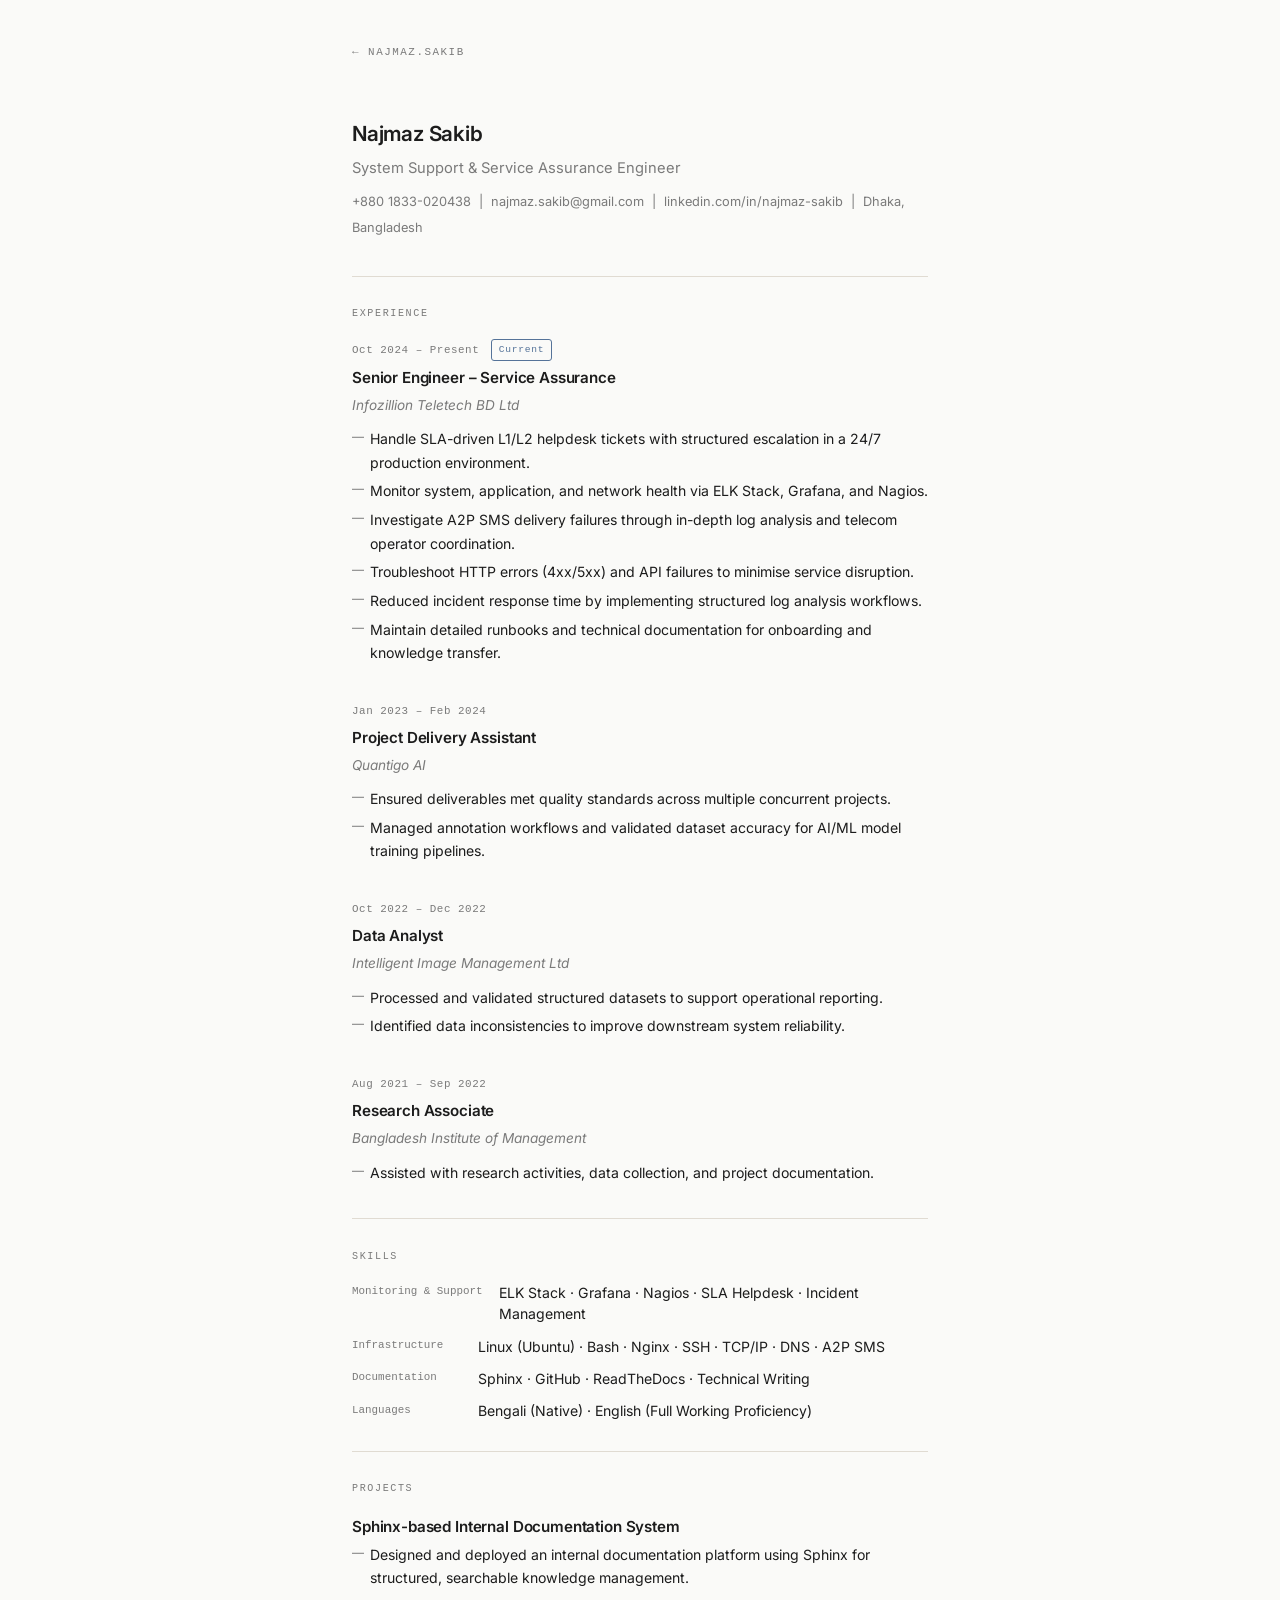
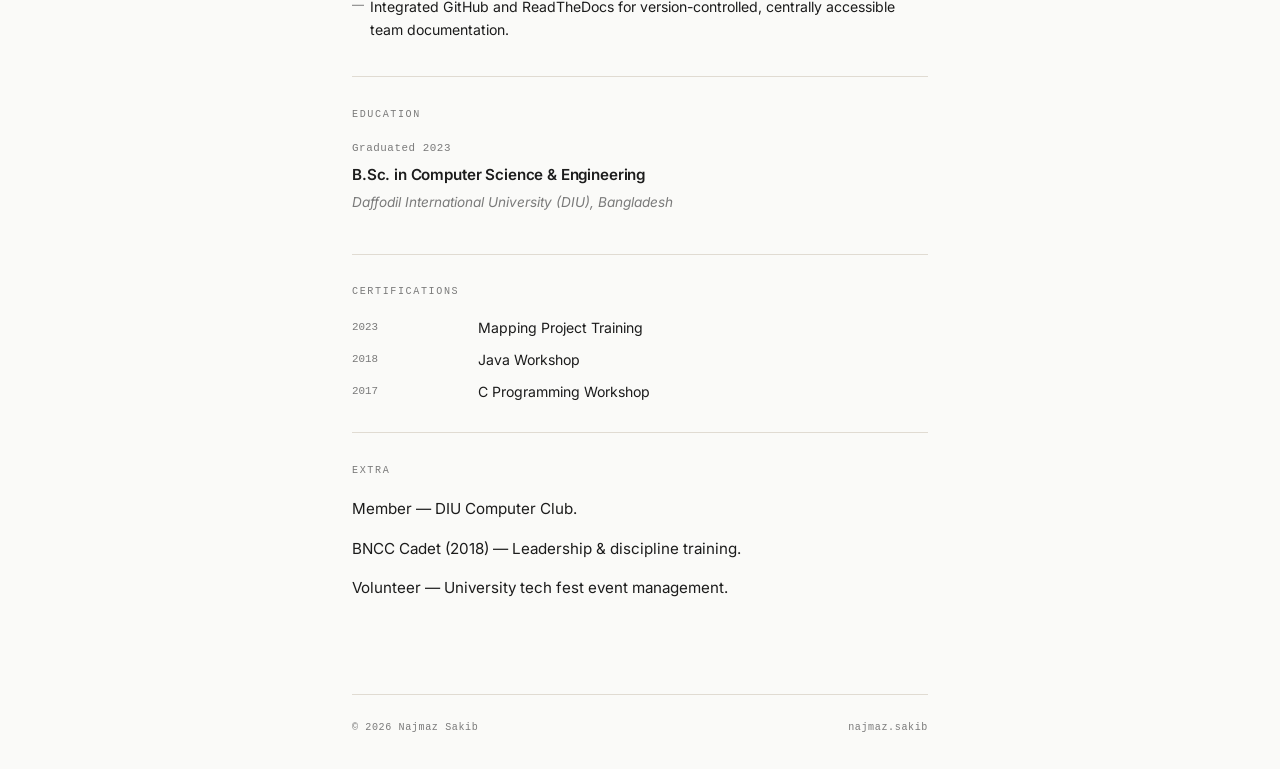
==== cv.html @ be3d834d "Add files via upload" ====
<!DOCTYPE html>
<html lang="en">
<head>
  <meta charset="UTF-8" />
  <meta name="viewport" content="width=device-width, initial-scale=1.0" />
  <title>CV &mdash; Najmaz Sakib</title>
  <link rel="preconnect" href="https://fonts.googleapis.com" />
  <link rel="preconnect" href="https://fonts.gstatic.com" crossorigin />
  <link rel="stylesheet" href="style.css" />
</head>
<body>

  <header class="site-header">
    <a href="index.html" class="site-id back-link">&larr; NAJMAZ.SAKIB</a>
  </header>

  <main class="main">

    <!-- CV HERO — same style as uraal CV page -->
    <section class="hero-block cv-hero">
      <h1 class="hero-name">Najmaz Sakib</h1>
      <p class="hero-role">System Support &amp; Service Assurance Engineer</p>
      <p class="hero-meta">
        <a href="tel:+8801833020438">+880 1833-020438</a>
        &nbsp;|&nbsp;
        <a href="mailto:najmaz.sakib@gmail.com">najmaz.sakib@gmail.com</a>
        &nbsp;|&nbsp;
        <a href="https://linkedin.com/in/najmaz-sakib/" target="_blank" rel="noopener">linkedin.com/in/najmaz-sakib</a>
        &nbsp;|&nbsp;
        Dhaka, Bangladesh
      </p>
    </section>

    <hr class="divider" />

    <!-- EXPERIENCE -->
    <section class="block">
      <span class="block-label">EXPERIENCE</span>
      <div class="cv-list">

        <div class="cv-item">
          <div class="cv-meta">
            <span class="cv-date">Oct 2024 &ndash; Present</span>
            <span class="cv-current">Current</span>
          </div>
          <h3 class="cv-role">Senior Engineer &ndash; Service Assurance</h3>
          <p class="cv-company">Infozillion Teletech BD Ltd</p>
          <ul class="cv-points">
            <li>Handle SLA-driven L1/L2 helpdesk tickets with structured escalation in a 24/7 production environment.</li>
            <li>Monitor system, application, and network health via ELK Stack, Grafana, and Nagios.</li>
            <li>Investigate A2P SMS delivery failures through in-depth log analysis and telecom operator coordination.</li>
            <li>Troubleshoot HTTP errors (4xx/5xx) and API failures to minimise service disruption.</li>
            <li>Reduced incident response time by implementing structured log analysis workflows.</li>
            <li>Maintain detailed runbooks and technical documentation for onboarding and knowledge transfer.</li>
          </ul>
        </div>

        <div class="cv-item">
          <div class="cv-meta">
            <span class="cv-date">Jan 2023 &ndash; Feb 2024</span>
          </div>
          <h3 class="cv-role">Project Delivery Assistant</h3>
          <p class="cv-company">Quantigo AI</p>
          <ul class="cv-points">
            <li>Ensured deliverables met quality standards across multiple concurrent projects.</li>
            <li>Managed annotation workflows and validated dataset accuracy for AI/ML model training pipelines.</li>
          </ul>
        </div>

        <div class="cv-item">
          <div class="cv-meta">
            <span class="cv-date">Oct 2022 &ndash; Dec 2022</span>
          </div>
          <h3 class="cv-role">Data Analyst</h3>
          <p class="cv-company">Intelligent Image Management Ltd</p>
          <ul class="cv-points">
            <li>Processed and validated structured datasets to support operational reporting.</li>
            <li>Identified data inconsistencies to improve downstream system reliability.</li>
          </ul>
        </div>

        <div class="cv-item">
          <div class="cv-meta">
            <span class="cv-date">Aug 2021 &ndash; Sep 2022</span>
          </div>
          <h3 class="cv-role">Research Associate</h3>
          <p class="cv-company">Bangladesh Institute of Management</p>
          <ul class="cv-points">
            <li>Assisted with research activities, data collection, and project documentation.</li>
          </ul>
        </div>

      </div>
    </section>

    <hr class="divider" />

    <!-- SKILLS -->
    <section class="block">
      <span class="block-label">SKILLS</span>
      <div class="cv-skills">
        <div class="skill-row">
          <span class="skill-cat">Monitoring &amp; Support</span>
          <span class="skill-vals">ELK Stack &middot; Grafana &middot; Nagios &middot; SLA Helpdesk &middot; Incident Management</span>
        </div>
        <div class="skill-row">
          <span class="skill-cat">Infrastructure</span>
          <span class="skill-vals">Linux (Ubuntu) &middot; Bash &middot; Nginx &middot; SSH &middot; TCP/IP &middot; DNS &middot; A2P SMS</span>
        </div>
        <div class="skill-row">
          <span class="skill-cat">Documentation</span>
          <span class="skill-vals">Sphinx &middot; GitHub &middot; ReadTheDocs &middot; Technical Writing</span>
        </div>
        <div class="skill-row">
          <span class="skill-cat">Languages</span>
          <span class="skill-vals">Bengali (Native) &middot; English (Full Working Proficiency)</span>
        </div>
      </div>
    </section>

    <hr class="divider" />

    <!-- PROJECTS -->
    <section class="block">
      <span class="block-label">PROJECTS</span>
      <div class="cv-list">
        <div class="cv-item">
          <h3 class="cv-role">Sphinx-based Internal Documentation System</h3>
          <ul class="cv-points">
            <li>Designed and deployed an internal documentation platform using Sphinx for structured, searchable knowledge management.</li>
            <li>Integrated GitHub and ReadTheDocs for version-controlled, centrally accessible team documentation.</li>
          </ul>
        </div>
      </div>
    </section>

    <hr class="divider" />

    <!-- EDUCATION -->
    <section class="block">
      <span class="block-label">EDUCATION</span>
      <div class="cv-list">
        <div class="cv-item">
          <div class="cv-meta">
            <span class="cv-date">Graduated 2023</span>
          </div>
          <h3 class="cv-role">B.Sc. in Computer Science &amp; Engineering</h3>
          <p class="cv-company">Daffodil International University (DIU), Bangladesh</p>
        </div>
      </div>
    </section>

    <hr class="divider" />

    <!-- CERTIFICATIONS -->
    <section class="block">
      <span class="block-label">CERTIFICATIONS</span>
      <div class="cv-skills">
        <div class="skill-row">
          <span class="skill-cat">2023</span>
          <span class="skill-vals">Mapping Project Training</span>
        </div>
        <div class="skill-row">
          <span class="skill-cat">2018</span>
          <span class="skill-vals">Java Workshop</span>
        </div>
        <div class="skill-row">
          <span class="skill-cat">2017</span>
          <span class="skill-vals">C Programming Workshop</span>
        </div>
      </div>
    </section>

    <hr class="divider" />

    <!-- EXTRA -->
    <section class="block">
      <span class="block-label">EXTRA</span>
      <div class="block-body">
        <p>Member &mdash; DIU Computer Club.</p>
        <p>BNCC Cadet (2018) &mdash; Leadership &amp; discipline training.</p>
        <p>Volunteer &mdash; University tech fest event management.</p>
      </div>
    </section>

  </main>

  <footer class="site-footer">
    <span>&copy; 2026 Najmaz Sakib</span>
    <span><a href="index.html">najmaz.sakib</a></span>
  </footer>

</body>
</html>
---- style.css ----
/* ===========================
   GOOGLE FONTS
   =========================== */
@import url('https://fonts.googleapis.com/css2?family=Inter:wght@400;500;600&display=swap');

/* ===========================
   VARIABLES — LIGHT MODE
   =========================== */
:root {
  --bg:          #fafaf8;
  --surface:     #f4f1ec;
  --text:        #1c1c1c;
  --text-muted:  #7a7a7a;
  --border:      #e0dbd2;
  --accent:      #2c5282;
  --accent-hover:#1a3a63;
  --hover-bg:    #eeebe4;
  --font:        'Inter', system-ui, sans-serif;
  --font-mono:   'Courier New', Courier, monospace;
  --max:         640px;
  --pad:         2rem;
  --radius:      6px;
}

/* ===========================
   DARK MODE
   =========================== */
@media (prefers-color-scheme: dark) {
  :root {
    --bg:          #141414;
    --surface:     #1e1e1e;
    --text:        #e8e6e1;
    --text-muted:  #888888;
    --border:      #2e2e2e;
    --accent:      #7aa2d4;
    --accent-hover:#9dbce8;
    --hover-bg:    #1e1e1e;
  }
}

/* ===========================
   RESET
   =========================== */
*, *::before, *::after {
  margin: 0;
  padding: 0;
  box-sizing: border-box;
}

html {
  font-size: 16px;
  scroll-behavior: smooth;
  -webkit-font-smoothing: antialiased;
  -moz-osx-font-smoothing: grayscale;
}

body {
  background: var(--bg);
  color: var(--text);
  font-family: var(--font);
  line-height: 1.75;
  padding: 0 var(--pad);
  max-width: var(--max);
  margin: 0 auto;
  transition: background 0.2s ease, color 0.2s ease;
}

/* ===========================
   LINKS
   =========================== */
a {
  color: var(--accent);
  text-decoration: none;
}

a:hover {
  color: var(--accent-hover);
  text-decoration: underline;
  text-underline-offset: 3px;
}

/* ===========================
   HEADER
   =========================== */
.site-header {
  padding: 2.2rem 0 1.8rem;
}

.site-id {
  font-family: var(--font-mono);
  font-size: 0.68rem;
  letter-spacing: 0.14em;
  color: var(--text-muted);
  text-decoration: none;
}

.back-link {
  text-decoration: none;
  color: var(--text-muted);
  transition: color 0.15s;
}

.back-link:hover {
  color: var(--text);
  text-decoration: none;
}

/* ===========================
   MAIN
   =========================== */
.main {
  padding-bottom: 4rem;
}

/* ===========================
   HERO BLOCK
   =========================== */
.hero-block {
  padding: 2rem 0 2.2rem;
}

.hero-photo-wrap {
  display: flex;
  justify-content: center;
  margin-bottom: 1.25rem;
}

.hero-photo {
  width: 100px;
  height: 100px;
  border-radius: 50%;
  object-fit: cover;
  object-position: center 8%;
  display: block;
  filter: grayscale(10%);
  border: 2px solid var(--border);
}

.hero-name {
  font-family: var(--font);
  font-size: 1.3rem;
  font-weight: 600;
  color: var(--text);
  margin-bottom: 0.2rem;
  letter-spacing: -0.01em;
}

.hero-role {
  font-size: 0.92rem;
  color: var(--text-muted);
  font-weight: 400;
  margin-bottom: 0.5rem;
}

.hero-meta {
  font-size: 0.8rem;
  color: var(--text-muted);
  line-height: 2;
}

.hero-meta a {
  color: var(--text-muted);
  text-decoration: none;
}

.hero-meta a:hover {
  color: var(--text);
  text-decoration: underline;
  text-underline-offset: 3px;
}

/* CV page hero — no photo */
.cv-hero {
  padding-top: 1.5rem;
}

/* ===========================
   DIVIDER
   =========================== */
.divider {
  border: none;
  border-top: 1px solid var(--border);
  margin: 0;
}

/* ===========================
   BLOCKS
   =========================== */
.block {
  padding: 1.8rem 0;
}

.block-label {
  font-family: var(--font-mono);
  font-size: 0.63rem;
  letter-spacing: 0.16em;
  color: var(--text-muted);
  display: block;
  margin-bottom: 1rem;
  text-transform: uppercase;
}

.block-body p {
  font-size: 0.95rem;
  color: var(--text);
  margin-bottom: 0.75rem;
  line-height: 1.8;
}

.block-body p:last-child {
  margin-bottom: 0;
}

.block-body strong {
  font-weight: 600;
  color: var(--text);
}

/* ===========================
   FIND LIST
   =========================== */
.find-list {
  display: flex;
  flex-direction: column;
  border: 1px solid var(--border);
  border-radius: var(--radius);
  overflow: hidden;
}

.find-item {
  display: flex;
  align-items: center;
  gap: 1rem;
  padding: 0.85rem 1rem;
  text-decoration: none;
  color: var(--text);
  border-bottom: 1px solid var(--border);
  transition: background 0.15s ease;
}

.find-item:last-child {
  border-bottom: none;
}

.find-item:hover {
  background: var(--hover-bg);
  text-decoration: none;
}

.find-title {
  font-family: var(--font);
  font-size: 0.9rem;
  font-weight: 600;
  min-width: 76px;
  color: var(--text);
}

.find-desc {
  font-family: var(--font);
  font-size: 0.85rem;
  color: var(--text-muted);
  flex: 1;
}

.find-arrow {
  font-size: 0.85rem;
  color: var(--text-muted);
  flex-shrink: 0;
  transition: transform 0.15s ease;
}

.find-item:hover .find-arrow {
  transform: translate(2px, -2px);
}

/* ===========================
   CV — EXPERIENCE
   =========================== */
.cv-list {
  display: flex;
  flex-direction: column;
  gap: 2rem;
}

.cv-item {
  padding-bottom: 0;
}

.cv-meta {
  display: flex;
  align-items: center;
  gap: 0.75rem;
  margin-bottom: 0.25rem;
}

.cv-date {
  font-family: var(--font-mono);
  font-size: 0.68rem;
  color: var(--text-muted);
  letter-spacing: 0.05em;
}

.cv-current {
  font-family: var(--font-mono);
  font-size: 0.6rem;
  color: var(--accent);
  border: 1px solid var(--accent);
  padding: 0.1rem 0.4rem;
  border-radius: 3px;
  letter-spacing: 0.08em;
  opacity: 0.8;
}

.cv-role {
  font-size: 0.95rem;
  font-weight: 600;
  color: var(--text);
  margin-bottom: 0.15rem;
  letter-spacing: -0.01em;
}

.cv-company {
  font-size: 0.85rem;
  color: var(--text-muted);
  margin-bottom: 0.6rem;
  font-style: italic;
}

.cv-points {
  list-style: none;
  padding: 0;
}

.cv-points li {
  font-size: 0.88rem;
  color: var(--text);
  padding-left: 1.1rem;
  position: relative;
  margin-bottom: 0.35rem;
  line-height: 1.65;
}

.cv-points li::before {
  content: '—';
  position: absolute;
  left: 0;
  color: var(--text-muted);
  font-size: 0.75rem;
}

/* ===========================
   CV — SKILLS
   =========================== */
.cv-skills {
  display: flex;
  flex-direction: column;
  gap: 0.65rem;
}

.skill-row {
  display: flex;
  gap: 1rem;
  font-size: 0.88rem;
  line-height: 1.55;
}

.skill-cat {
  font-family: var(--font-mono);
  font-size: 0.68rem;
  color: var(--text-muted);
  min-width: 110px;
  padding-top: 0.1rem;
  flex-shrink: 0;
}

.skill-vals {
  color: var(--text);
}

/* ===========================
   FOOTER
   =========================== */
.site-footer {
  padding: 1.5rem 0 2rem;
  border-top: 1px solid var(--border);
  display: flex;
  justify-content: space-between;
  align-items: center;
}

.site-footer span,
.site-footer a {
  font-family: var(--font-mono);
  font-size: 0.63rem;
  color: var(--text-muted);
  letter-spacing: 0.06em;
  text-decoration: none;
}

.site-footer a:hover {
  color: var(--text);
  text-decoration: none;
}

/* ===========================
   MOBILE
   =========================== */
@media (max-width: 520px) {
  :root {
    --pad: 1.25rem;
  }

  .hero-photo {
    width: 84px;
    height: 84px;
  }

  .skill-row {
    flex-direction: column;
    gap: 0.15rem;
  }

  .skill-cat {
    min-width: unset;
  }

  .site-footer {
    flex-direction: column;
    align-items: flex-start;
    gap: 0.4rem;
  }
}
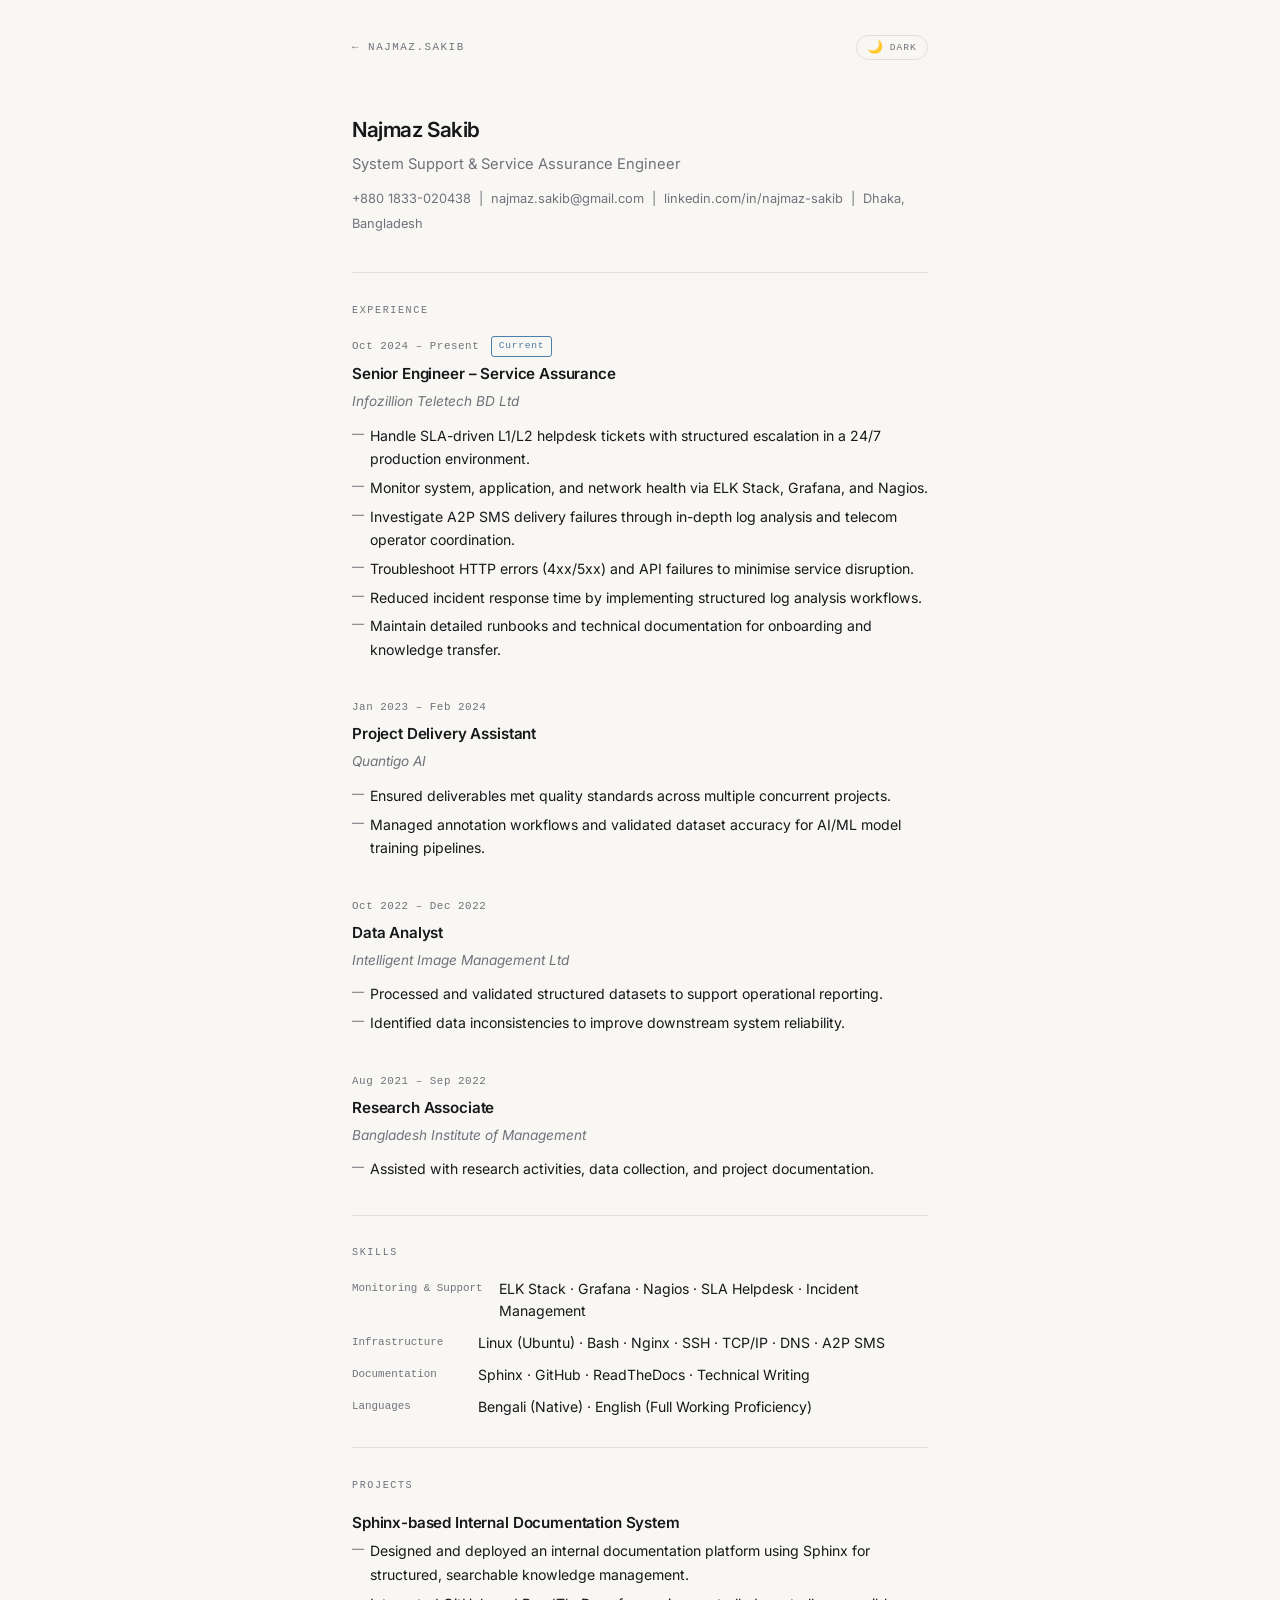
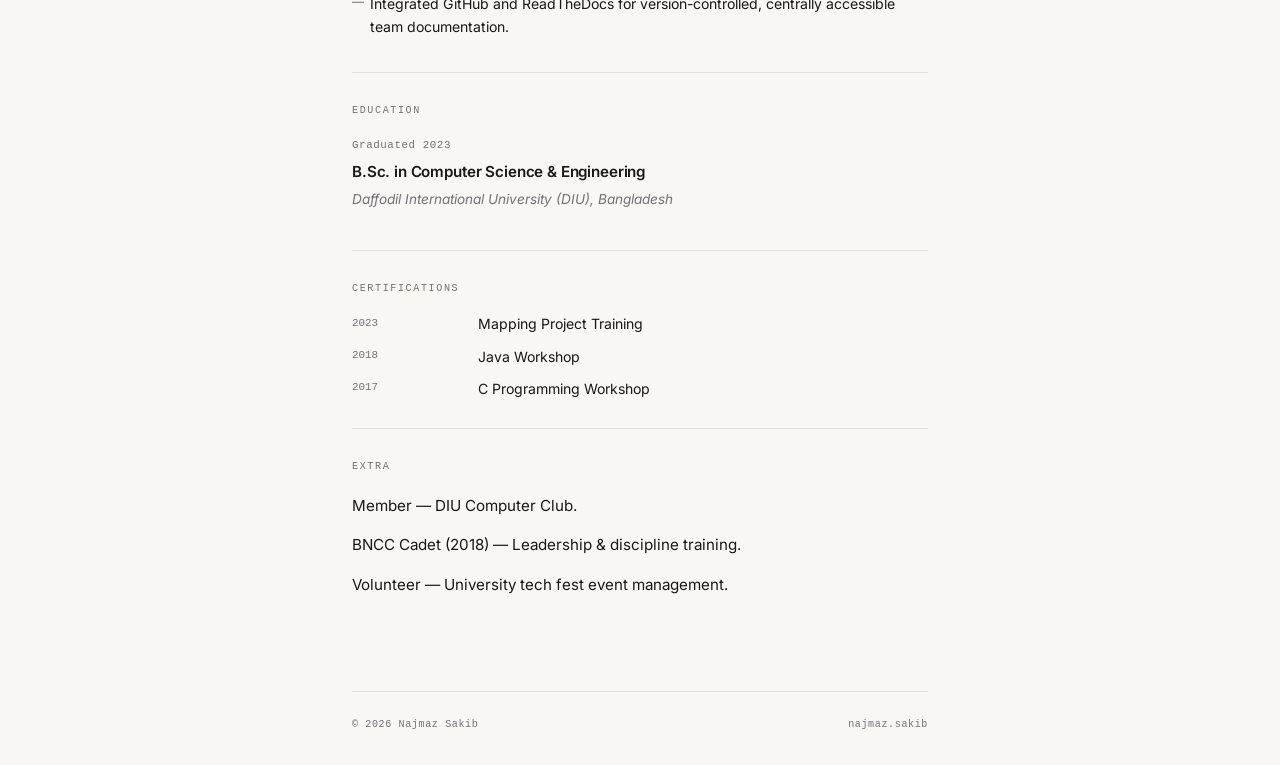
==== commit 86c2ffeb: "Add files via upload" ====
--- a/cv.html
+++ b/cv.html
@@ -1,5 +1,9 @@
 <!DOCTYPE html>
 <html lang="en">
+<script>
+  if (localStorage.getItem('theme') === 'dark')
+    document.documentElement.setAttribute('data-theme', 'dark');
+</script>
 <head>
   <meta charset="UTF-8" />
   <meta name="viewport" content="width=device-width, initial-scale=1.0" />
@@ -12,6 +16,11 @@
 
   <header class="site-header">
     <a href="index.html" class="site-id back-link">&larr; NAJMAZ.SAKIB</a>
+    <button class="theme-toggle" id="themeToggle" aria-label="Toggle dark mode">
+      <span class="icon icon-moon">🌙</span>
+      <span class="icon icon-sun">☀️</span>
+      <span class="label" id="themeLabel">Dark</span>
+    </button>
   </header>
 
   <main class="main">
@@ -190,5 +199,29 @@
     <span><a href="index.html">najmaz.sakib</a></span>
   </footer>
 
+  <script>
+    const root    = document.documentElement;
+    const toggle  = document.getElementById('themeToggle');
+    const label   = document.getElementById('themeLabel');
+
+    const saved = localStorage.getItem('theme');
+    if (saved === 'dark') {
+      root.setAttribute('data-theme', 'dark');
+      label.textContent = 'Light';
+    }
+
+    toggle.addEventListener('click', () => {
+      const isDark = root.getAttribute('data-theme') === 'dark';
+      if (isDark) {
+        root.removeAttribute('data-theme');
+        localStorage.setItem('theme', 'light');
+        label.textContent = 'Dark';
+      } else {
+        root.setAttribute('data-theme', 'dark');
+        localStorage.setItem('theme', 'dark');
+        label.textContent = 'Light';
+      }
+    });
+  </script>
 </body>
 </html>
--- a/style.css
+++ b/style.css
@@ -4,38 +4,37 @@
 @import url('https://fonts.googleapis.com/css2?family=Inter:wght@400;500;600&display=swap');
 
 /* ===========================
-   VARIABLES — LIGHT MODE
+   LIGHT MODE (default)
+   Professional warm-neutral palette
    =========================== */
 :root {
-  --bg:          #fafaf8;
-  --surface:     #f4f1ec;
-  --text:        #1c1c1c;
-  --text-muted:  #7a7a7a;
-  --border:      #e0dbd2;
-  --accent:      #2c5282;
-  --accent-hover:#1a3a63;
-  --hover-bg:    #eeebe4;
+  --bg:          #f9f7f4;
+  --text:        #18181b;
+  --text-muted:  #71717a;
+  --border:      #e4e0d8;
+  --hover-bg:    #f0ece4;
+  --accent:      #2d6a9f;
+  --accent-hover:#1e4f7a;
   --font:        'Inter', system-ui, sans-serif;
   --font-mono:   'Courier New', Courier, monospace;
   --max:         640px;
   --pad:         2rem;
   --radius:      6px;
-}
-
-/* ===========================
-   DARK MODE
-   =========================== */
-@media (prefers-color-scheme: dark) {
-  :root {
-    --bg:          #141414;
-    --surface:     #1e1e1e;
-    --text:        #e8e6e1;
-    --text-muted:  #888888;
-    --border:      #2e2e2e;
-    --accent:      #7aa2d4;
-    --accent-hover:#9dbce8;
-    --hover-bg:    #1e1e1e;
-  }
+  color-scheme: light;
+}
+
+/* ===========================
+   DARK MODE (manual toggle)
+   =========================== */
+[data-theme="dark"] {
+  --bg:          #111113;
+  --text:        #e4e2de;
+  --text-muted:  #71717a;
+  --border:      #27272a;
+  --hover-bg:    #1c1c1f;
+  --accent:      #6da3d8;
+  --accent-hover:#8dbde8;
+  color-scheme: dark;
 }
 
 /* ===========================
@@ -62,7 +61,7 @@
   padding: 0 var(--pad);
   max-width: var(--max);
   margin: 0 auto;
-  transition: background 0.2s ease, color 0.2s ease;
+  transition: background 0.25s ease, color 0.25s ease;
 }
 
 /* ===========================
@@ -84,6 +83,9 @@
    =========================== */
 .site-header {
   padding: 2.2rem 0 1.8rem;
+  display: flex;
+  align-items: center;
+  justify-content: space-between;
 }
 
 .site-id {
@@ -104,6 +106,47 @@
   color: var(--text);
   text-decoration: none;
 }
+
+/* ===========================
+   DARK MODE TOGGLE BUTTON
+   =========================== */
+.theme-toggle {
+  background: none;
+  border: 1px solid var(--border);
+  border-radius: 20px;
+  cursor: pointer;
+  padding: 0.3rem 0.65rem;
+  display: flex;
+  align-items: center;
+  gap: 0.4rem;
+  transition: border-color 0.2s, background 0.2s;
+  flex-shrink: 0;
+}
+
+.theme-toggle:hover {
+  background: var(--hover-bg);
+  border-color: var(--text-muted);
+}
+
+.theme-toggle .icon {
+  font-size: 0.8rem;
+  line-height: 1;
+}
+
+.theme-toggle .label {
+  font-family: var(--font-mono);
+  font-size: 0.6rem;
+  letter-spacing: 0.1em;
+  color: var(--text-muted);
+  text-transform: uppercase;
+}
+
+/* show/hide icons based on theme */
+.icon-moon { display: inline; }
+.icon-sun  { display: none;   }
+
+[data-theme="dark"] .icon-moon { display: none;   }
+[data-theme="dark"] .icon-sun  { display: inline; }
 
 /* ===========================
    MAIN
@@ -134,15 +177,15 @@
   display: block;
   filter: grayscale(10%);
   border: 2px solid var(--border);
+  transition: border-color 0.25s;
 }
 
 .hero-name {
-  font-family: var(--font);
   font-size: 1.3rem;
   font-weight: 600;
   color: var(--text);
   margin-bottom: 0.2rem;
-  letter-spacing: -0.01em;
+  letter-spacing: -0.02em;
 }
 
 .hero-role {
@@ -181,6 +224,7 @@
   border: none;
   border-top: 1px solid var(--border);
   margin: 0;
+  transition: border-color 0.25s;
 }
 
 /* ===========================
@@ -225,6 +269,7 @@
   border: 1px solid var(--border);
   border-radius: var(--radius);
   overflow: hidden;
+  transition: border-color 0.25s;
 }
 
 .find-item {
@@ -235,7 +280,7 @@
   text-decoration: none;
   color: var(--text);
   border-bottom: 1px solid var(--border);
-  transition: background 0.15s ease;
+  transition: background 0.15s ease, border-color 0.25s;
 }
 
 .find-item:last-child {
@@ -248,7 +293,6 @@
 }
 
 .find-title {
-  font-family: var(--font);
   font-size: 0.9rem;
   font-weight: 600;
   min-width: 76px;
@@ -256,7 +300,6 @@
 }
 
 .find-desc {
-  font-family: var(--font);
   font-size: 0.85rem;
   color: var(--text-muted);
   flex: 1;
@@ -308,7 +351,7 @@
   padding: 0.1rem 0.4rem;
   border-radius: 3px;
   letter-spacing: 0.08em;
-  opacity: 0.8;
+  opacity: 0.85;
 }
 
 .cv-role {
@@ -386,6 +429,7 @@
   display: flex;
   justify-content: space-between;
   align-items: center;
+  transition: border-color 0.25s;
 }
 
 .site-footer span,
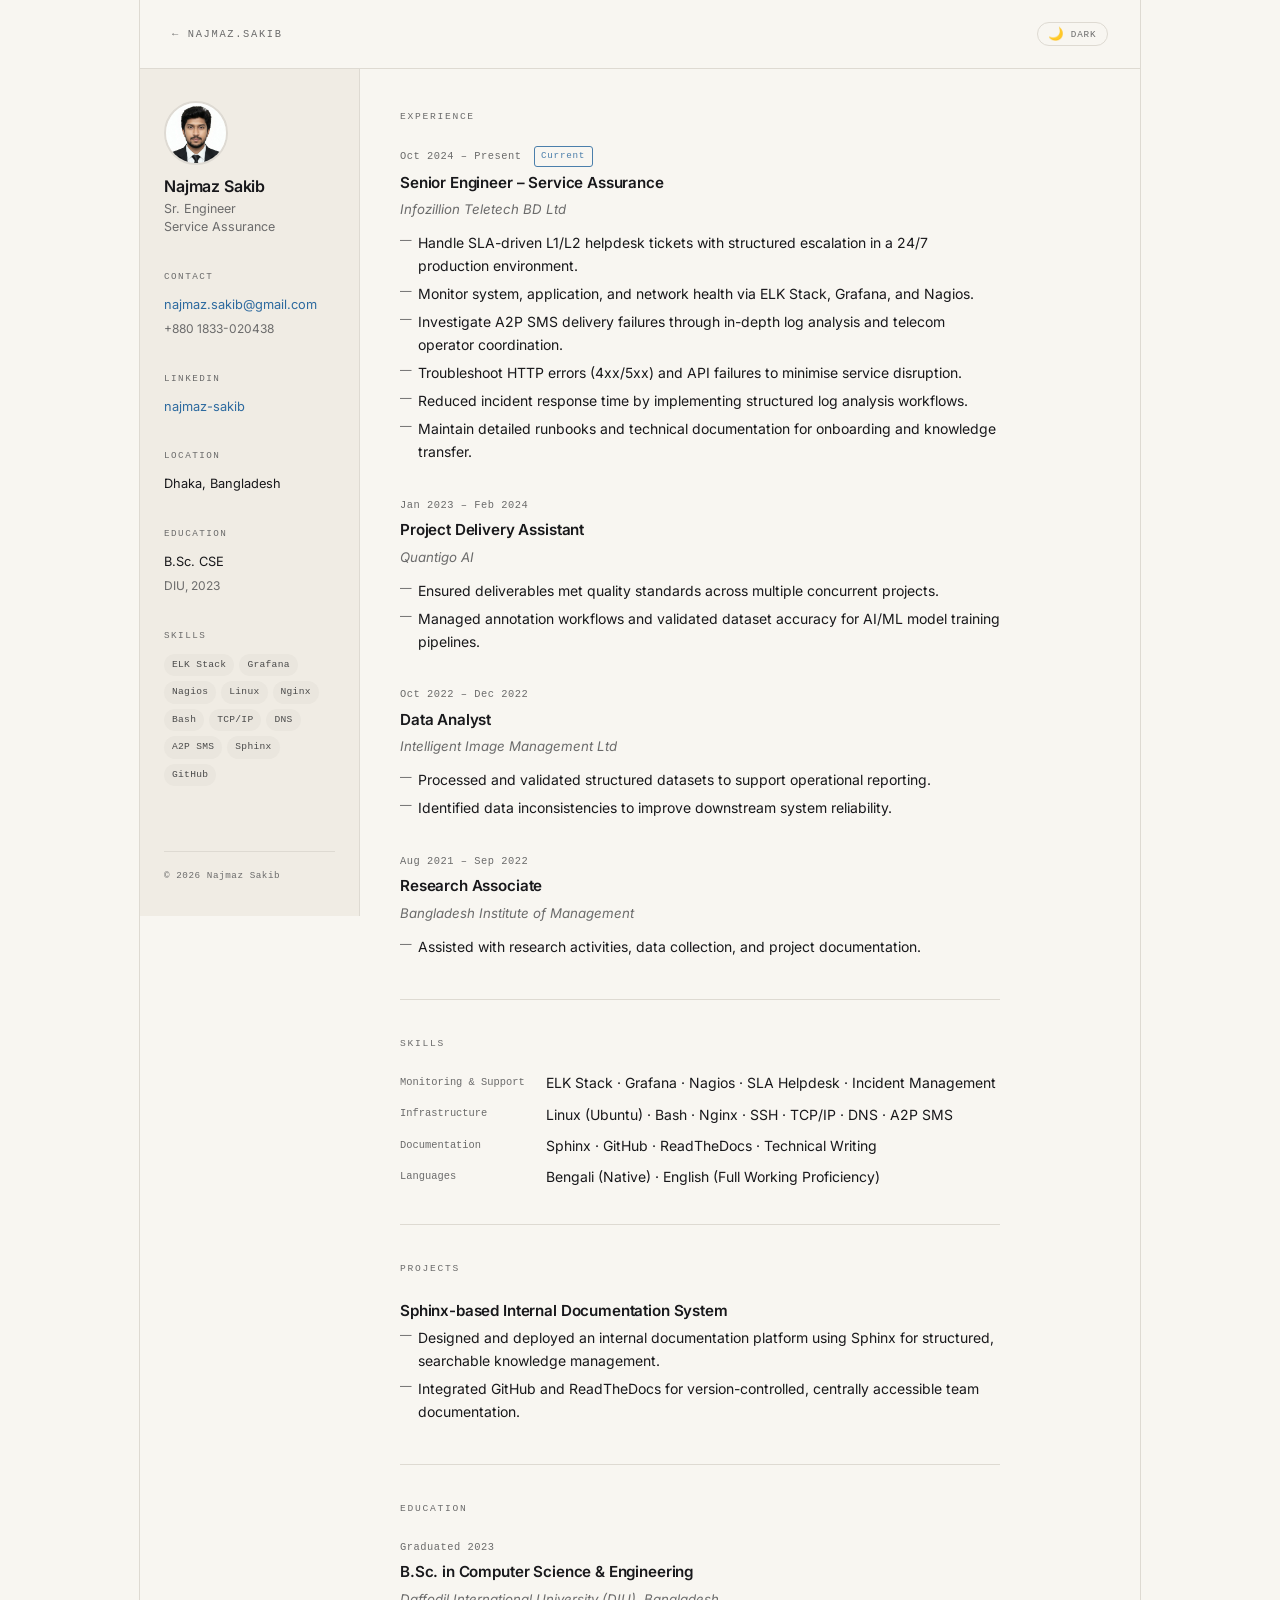
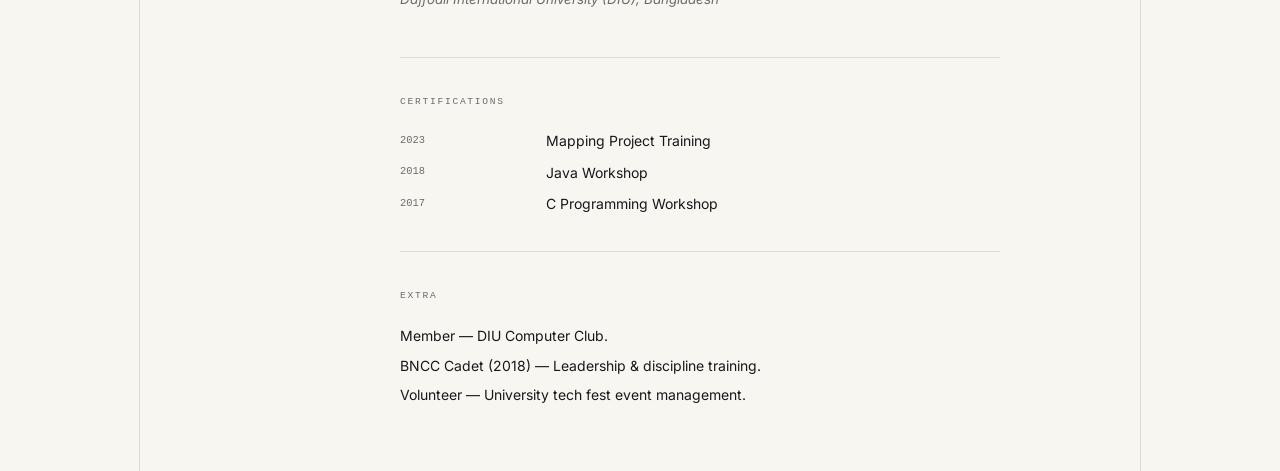
==== commit 745f4c59: "Add files via upload" ====
--- a/cv.html
+++ b/cv.html
@@ -14,7 +14,12 @@
 </head>
 <body>
 
-  <header class="site-header">
+<div class="cv-layout">
+
+  <!-- ========================
+       TOP BAR
+       ======================== -->
+  <header class="top-bar">
     <a href="index.html" class="site-id back-link">&larr; NAJMAZ.SAKIB</a>
     <button class="theme-toggle" id="themeToggle" aria-label="Toggle dark mode">
       <span class="icon icon-moon">🌙</span>
@@ -23,36 +28,82 @@
     </button>
   </header>
 
-  <main class="main">
-
-    <!-- CV HERO — same style as uraal CV page -->
-    <section class="hero-block cv-hero">
-      <h1 class="hero-name">Najmaz Sakib</h1>
-      <p class="hero-role">System Support &amp; Service Assurance Engineer</p>
-      <p class="hero-meta">
-        <a href="tel:+8801833020438">+880 1833-020438</a>
-        &nbsp;|&nbsp;
+  <!-- ========================
+       SIDEBAR
+       ======================== -->
+  <aside class="sidebar">
+
+    <div>
+      <img src="photo.jpg" alt="Najmaz Sakib" class="sidebar-photo" />
+      <div class="sidebar-name">Najmaz Sakib</div>
+      <div class="sidebar-role">Sr. Engineer<br/>Service Assurance</div>
+    </div>
+
+    <div class="sb-section">
+      <span class="sb-label">Contact</span>
+      <span class="sb-val">
         <a href="mailto:najmaz.sakib@gmail.com">najmaz.sakib@gmail.com</a>
-        &nbsp;|&nbsp;
-        <a href="https://linkedin.com/in/najmaz-sakib/" target="_blank" rel="noopener">linkedin.com/in/najmaz-sakib</a>
-        &nbsp;|&nbsp;
-        Dhaka, Bangladesh
-      </p>
-    </section>
-
-    <hr class="divider" />
+      </span>
+      <span class="sb-muted">+880 1833-020438</span>
+    </div>
+
+    <div class="sb-section">
+      <span class="sb-label">LinkedIn</span>
+      <span class="sb-val">
+        <a href="https://linkedin.com/in/najmaz-sakib/" target="_blank" rel="noopener">najmaz-sakib</a>
+      </span>
+    </div>
+
+    <div class="sb-section">
+      <span class="sb-label">Location</span>
+      <span class="sb-val">Dhaka, Bangladesh</span>
+    </div>
+
+    <div class="sb-section">
+      <span class="sb-label">Education</span>
+      <span class="sb-val">B.Sc. CSE</span>
+      <span class="sb-muted">DIU, 2023</span>
+    </div>
+
+    <div class="sb-section">
+      <span class="sb-label">Skills</span>
+      <div class="tag-wrap">
+        <span class="tag">ELK Stack</span>
+        <span class="tag">Grafana</span>
+        <span class="tag">Nagios</span>
+        <span class="tag">Linux</span>
+        <span class="tag">Nginx</span>
+        <span class="tag">Bash</span>
+        <span class="tag">TCP/IP</span>
+        <span class="tag">DNS</span>
+        <span class="tag">A2P SMS</span>
+        <span class="tag">Sphinx</span>
+        <span class="tag">GitHub</span>
+      </div>
+    </div>
+
+    <div class="sb-footer">
+      &copy; 2026 Najmaz Sakib
+    </div>
+
+  </aside>
+
+  <!-- ========================
+       CV MAIN
+       ======================== -->
+  <main class="cv-main">
 
     <!-- EXPERIENCE -->
-    <section class="block">
-      <span class="block-label">EXPERIENCE</span>
+    <div class="cv-section">
+      <span class="cv-section-label">Experience</span>
       <div class="cv-list">
 
-        <div class="cv-item">
-          <div class="cv-meta">
+        <div>
+          <div class="cv-item-meta">
             <span class="cv-date">Oct 2024 &ndash; Present</span>
-            <span class="cv-current">Current</span>
-          </div>
-          <h3 class="cv-role">Senior Engineer &ndash; Service Assurance</h3>
+            <span class="cv-badge">Current</span>
+          </div>
+          <h3 class="cv-job-title">Senior Engineer &ndash; Service Assurance</h3>
           <p class="cv-company">Infozillion Teletech BD Ltd</p>
           <ul class="cv-points">
             <li>Handle SLA-driven L1/L2 helpdesk tickets with structured escalation in a 24/7 production environment.</li>
@@ -64,11 +115,11 @@
           </ul>
         </div>
 
-        <div class="cv-item">
-          <div class="cv-meta">
+        <div>
+          <div class="cv-item-meta">
             <span class="cv-date">Jan 2023 &ndash; Feb 2024</span>
           </div>
-          <h3 class="cv-role">Project Delivery Assistant</h3>
+          <h3 class="cv-job-title">Project Delivery Assistant</h3>
           <p class="cv-company">Quantigo AI</p>
           <ul class="cv-points">
             <li>Ensured deliverables met quality standards across multiple concurrent projects.</li>
@@ -76,11 +127,11 @@
           </ul>
         </div>
 
-        <div class="cv-item">
-          <div class="cv-meta">
+        <div>
+          <div class="cv-item-meta">
             <span class="cv-date">Oct 2022 &ndash; Dec 2022</span>
           </div>
-          <h3 class="cv-role">Data Analyst</h3>
+          <h3 class="cv-job-title">Data Analyst</h3>
           <p class="cv-company">Intelligent Image Management Ltd</p>
           <ul class="cv-points">
             <li>Processed and validated structured datasets to support operational reporting.</li>
@@ -88,11 +139,11 @@
           </ul>
         </div>
 
-        <div class="cv-item">
-          <div class="cv-meta">
+        <div>
+          <div class="cv-item-meta">
             <span class="cv-date">Aug 2021 &ndash; Sep 2022</span>
           </div>
-          <h3 class="cv-role">Research Associate</h3>
+          <h3 class="cv-job-title">Research Associate</h3>
           <p class="cv-company">Bangladesh Institute of Management</p>
           <ul class="cv-points">
             <li>Assisted with research activities, data collection, and project documentation.</li>
@@ -100,14 +151,12 @@
         </div>
 
       </div>
-    </section>
-
-    <hr class="divider" />
+    </div>
 
     <!-- SKILLS -->
-    <section class="block">
-      <span class="block-label">SKILLS</span>
-      <div class="cv-skills">
+    <div class="cv-section">
+      <span class="cv-section-label">Skills</span>
+      <div class="skill-rows">
         <div class="skill-row">
           <span class="skill-cat">Monitoring &amp; Support</span>
           <span class="skill-vals">ELK Stack &middot; Grafana &middot; Nagios &middot; SLA Helpdesk &middot; Incident Management</span>
@@ -125,46 +174,40 @@
           <span class="skill-vals">Bengali (Native) &middot; English (Full Working Proficiency)</span>
         </div>
       </div>
-    </section>
-
-    <hr class="divider" />
+    </div>
 
     <!-- PROJECTS -->
-    <section class="block">
-      <span class="block-label">PROJECTS</span>
+    <div class="cv-section">
+      <span class="cv-section-label">Projects</span>
       <div class="cv-list">
-        <div class="cv-item">
-          <h3 class="cv-role">Sphinx-based Internal Documentation System</h3>
+        <div>
+          <h3 class="cv-job-title">Sphinx-based Internal Documentation System</h3>
           <ul class="cv-points">
             <li>Designed and deployed an internal documentation platform using Sphinx for structured, searchable knowledge management.</li>
             <li>Integrated GitHub and ReadTheDocs for version-controlled, centrally accessible team documentation.</li>
           </ul>
         </div>
       </div>
-    </section>
-
-    <hr class="divider" />
+    </div>
 
     <!-- EDUCATION -->
-    <section class="block">
-      <span class="block-label">EDUCATION</span>
+    <div class="cv-section">
+      <span class="cv-section-label">Education</span>
       <div class="cv-list">
-        <div class="cv-item">
-          <div class="cv-meta">
+        <div>
+          <div class="cv-item-meta">
             <span class="cv-date">Graduated 2023</span>
           </div>
-          <h3 class="cv-role">B.Sc. in Computer Science &amp; Engineering</h3>
+          <h3 class="cv-job-title">B.Sc. in Computer Science &amp; Engineering</h3>
           <p class="cv-company">Daffodil International University (DIU), Bangladesh</p>
         </div>
       </div>
-    </section>
-
-    <hr class="divider" />
+    </div>
 
     <!-- CERTIFICATIONS -->
-    <section class="block">
-      <span class="block-label">CERTIFICATIONS</span>
-      <div class="cv-skills">
+    <div class="cv-section">
+      <span class="cv-section-label">Certifications</span>
+      <div class="skill-rows">
         <div class="skill-row">
           <span class="skill-cat">2023</span>
           <span class="skill-vals">Mapping Project Training</span>
@@ -178,50 +221,42 @@
           <span class="skill-vals">C Programming Workshop</span>
         </div>
       </div>
-    </section>
-
-    <hr class="divider" />
+    </div>
 
     <!-- EXTRA -->
-    <section class="block">
-      <span class="block-label">EXTRA</span>
-      <div class="block-body">
+    <div class="cv-section">
+      <span class="cv-section-label">Extra</span>
+      <div class="extra-body">
         <p>Member &mdash; DIU Computer Club.</p>
         <p>BNCC Cadet (2018) &mdash; Leadership &amp; discipline training.</p>
         <p>Volunteer &mdash; University tech fest event management.</p>
       </div>
-    </section>
+    </div>
 
   </main>
 
-  <footer class="site-footer">
-    <span>&copy; 2026 Najmaz Sakib</span>
-    <span><a href="index.html">najmaz.sakib</a></span>
-  </footer>
-
-  <script>
-    const root    = document.documentElement;
-    const toggle  = document.getElementById('themeToggle');
-    const label   = document.getElementById('themeLabel');
-
-    const saved = localStorage.getItem('theme');
-    if (saved === 'dark') {
+</div>
+
+<script>
+  const root   = document.documentElement;
+  const toggle = document.getElementById('themeToggle');
+  const label  = document.getElementById('themeLabel');
+
+  if (localStorage.getItem('theme') === 'dark') label.textContent = 'Light';
+
+  toggle.addEventListener('click', () => {
+    const isDark = root.getAttribute('data-theme') === 'dark';
+    if (isDark) {
+      root.removeAttribute('data-theme');
+      localStorage.setItem('theme', 'light');
+      label.textContent = 'Dark';
+    } else {
       root.setAttribute('data-theme', 'dark');
+      localStorage.setItem('theme', 'dark');
       label.textContent = 'Light';
     }
-
-    toggle.addEventListener('click', () => {
-      const isDark = root.getAttribute('data-theme') === 'dark';
-      if (isDark) {
-        root.removeAttribute('data-theme');
-        localStorage.setItem('theme', 'light');
-        label.textContent = 'Dark';
-      } else {
-        root.setAttribute('data-theme', 'dark');
-        localStorage.setItem('theme', 'dark');
-        label.textContent = 'Light';
-      }
-    });
-  </script>
+  });
+</script>
+
 </body>
 </html>
--- a/style.css
+++ b/style.css
@@ -1,48 +1,52 @@
 /* ===========================
-   GOOGLE FONTS
+   FONTS
    =========================== */
 @import url('https://fonts.googleapis.com/css2?family=Inter:wght@400;500;600&display=swap');
 
 /* ===========================
-   LIGHT MODE (default)
-   Professional warm-neutral palette
+   LIGHT MODE
    =========================== */
 :root {
-  --bg:          #f9f7f4;
-  --text:        #18181b;
-  --text-muted:  #71717a;
-  --border:      #e4e0d8;
-  --hover-bg:    #f0ece4;
-  --accent:      #2d6a9f;
-  --accent-hover:#1e4f7a;
-  --font:        'Inter', system-ui, sans-serif;
-  --font-mono:   'Courier New', Courier, monospace;
-  --max:         640px;
-  --pad:         2rem;
-  --radius:      6px;
-  color-scheme: light;
-}
-
-/* ===========================
-   DARK MODE (manual toggle)
+  --bg:           #f8f6f1;
+  --text:         #18181b;
+  --text-muted:   #6b6b6b;
+  --border:       #dedad2;
+  --surface:      #ffffff;
+  --surface-2:    #f0ece4;
+  --accent:       #2d6a9f;
+  --accent-hover: #1e4f7a;
+  --tag-bg:       #eae6de;
+  --tag-text:     #4a4a4a;
+  --sidebar-bg:   #f0ece4;
+  --font-sans:    'Inter', system-ui, sans-serif;
+  --font-mono:    'Courier New', Courier, monospace;
+  --radius:       8px;
+  color-scheme:   light;
+}
+
+/* ===========================
+   DARK MODE
    =========================== */
 [data-theme="dark"] {
-  --bg:          #111113;
-  --text:        #e4e2de;
-  --text-muted:  #71717a;
-  --border:      #27272a;
-  --hover-bg:    #1c1c1f;
-  --accent:      #6da3d8;
-  --accent-hover:#8dbde8;
-  color-scheme: dark;
+  --bg:           #111113;
+  --text:         #e4e2de;
+  --text-muted:   #777777;
+  --border:       #2a2a2e;
+  --surface:      #1c1c1f;
+  --surface-2:    #222226;
+  --accent:       #6da3d8;
+  --accent-hover: #8dbde8;
+  --tag-bg:       #252528;
+  --tag-text:     #aaaaaa;
+  --sidebar-bg:   #161618;
+  color-scheme:   dark;
 }
 
 /* ===========================
    RESET
    =========================== */
 *, *::before, *::after {
-  margin: 0;
-  padding: 0;
+  margin: 0; padding: 0;
   box-sizing: border-box;
 }
 
@@ -50,28 +54,21 @@
   font-size: 16px;
   scroll-behavior: smooth;
   -webkit-font-smoothing: antialiased;
-  -moz-osx-font-smoothing: grayscale;
 }
 
 body {
   background: var(--bg);
   color: var(--text);
-  font-family: var(--font);
+  font-family: var(--font-sans);
   line-height: 1.75;
-  padding: 0 var(--pad);
-  max-width: var(--max);
-  margin: 0 auto;
-  transition: background 0.25s ease, color 0.25s ease;
-}
-
-/* ===========================
-   LINKS
-   =========================== */
+  min-height: 100vh;
+  transition: background 0.25s, color 0.25s;
+}
+
 a {
   color: var(--accent);
   text-decoration: none;
 }
-
 a:hover {
   color: var(--accent-hover);
   text-decoration: underline;
@@ -79,398 +76,495 @@
 }
 
 /* ===========================
-   HEADER
-   =========================== */
-.site-header {
-  padding: 2.2rem 0 1.8rem;
+   TWO-COLUMN LAYOUT
+   =========================== */
+.layout {
+  display: grid;
+  grid-template-columns: 220px 1fr;
+  grid-template-rows: auto 1fr;
+  min-height: 100vh;
+  max-width: 1000px;
+  margin: 0 auto;
+  box-shadow: 0 0 0 1px var(--border);
+}
+
+/* top bar — spans full width */
+.top-bar {
+  grid-column: 1 / -1;
   display: flex;
   align-items: center;
   justify-content: space-between;
+  padding: 1.4rem 2rem;
+  border-bottom: 1px solid var(--border);
+  background: var(--bg);
+  position: sticky;
+  top: 0;
+  z-index: 10;
+  transition: background 0.25s, border-color 0.25s;
 }
 
 .site-id {
   font-family: var(--font-mono);
-  font-size: 0.68rem;
-  letter-spacing: 0.14em;
+  font-size: 0.65rem;
+  letter-spacing: 0.16em;
   color: var(--text-muted);
   text-decoration: none;
 }
 
 .back-link {
+  color: var(--text-muted);
   text-decoration: none;
-  color: var(--text-muted);
-  transition: color 0.15s;
-}
-
-.back-link:hover {
-  color: var(--text);
-  text-decoration: none;
-}
-
-/* ===========================
-   DARK MODE TOGGLE BUTTON
+}
+.back-link:hover { color: var(--text); text-decoration: none; }
+
+/* ===========================
+   THEME TOGGLE
    =========================== */
 .theme-toggle {
   background: none;
   border: 1px solid var(--border);
   border-radius: 20px;
   cursor: pointer;
-  padding: 0.3rem 0.65rem;
+  padding: 0.28rem 0.65rem;
   display: flex;
   align-items: center;
   gap: 0.4rem;
   transition: border-color 0.2s, background 0.2s;
-  flex-shrink: 0;
-}
-
+}
 .theme-toggle:hover {
-  background: var(--hover-bg);
+  background: var(--surface-2);
   border-color: var(--text-muted);
 }
-
-.theme-toggle .icon {
-  font-size: 0.8rem;
-  line-height: 1;
-}
-
+.theme-toggle .icon { font-size: 0.78rem; line-height: 1; }
 .theme-toggle .label {
   font-family: var(--font-mono);
-  font-size: 0.6rem;
+  font-size: 0.58rem;
   letter-spacing: 0.1em;
   color: var(--text-muted);
   text-transform: uppercase;
 }
-
-/* show/hide icons based on theme */
 .icon-moon { display: inline; }
-.icon-sun  { display: none;   }
-
-[data-theme="dark"] .icon-moon { display: none;   }
+.icon-sun  { display: none; }
+[data-theme="dark"] .icon-moon { display: none; }
 [data-theme="dark"] .icon-sun  { display: inline; }
 
 /* ===========================
-   MAIN
-   =========================== */
-.main {
-  padding-bottom: 4rem;
-}
-
-/* ===========================
-   HERO BLOCK
-   =========================== */
-.hero-block {
-  padding: 2rem 0 2.2rem;
-}
-
-.hero-photo-wrap {
-  display: flex;
-  justify-content: center;
-  margin-bottom: 1.25rem;
-}
-
-.hero-photo {
-  width: 100px;
-  height: 100px;
+   SIDEBAR
+   =========================== */
+.sidebar {
+  background: var(--sidebar-bg);
+  border-right: 1px solid var(--border);
+  padding: 2rem 1.5rem;
+  position: sticky;
+  top: 53px; /* height of top-bar */
+  height: calc(100vh - 53px);
+  overflow-y: auto;
+  display: flex;
+  flex-direction: column;
+  gap: 2rem;
+  transition: background 0.25s, border-color 0.25s;
+}
+
+.sidebar-photo {
+  width: 64px;
+  height: 64px;
   border-radius: 50%;
   object-fit: cover;
   object-position: center 8%;
+  border: 2px solid var(--border);
+  filter: grayscale(10%);
   display: block;
-  filter: grayscale(10%);
-  border: 2px solid var(--border);
+  margin-bottom: 0.75rem;
   transition: border-color 0.25s;
 }
 
-.hero-name {
-  font-size: 1.3rem;
+.sidebar-name {
+  font-size: 1rem;
   font-weight: 600;
   color: var(--text);
+  letter-spacing: -0.01em;
+  line-height: 1.2;
   margin-bottom: 0.2rem;
+}
+
+.sidebar-role {
+  font-size: 0.78rem;
+  color: var(--text-muted);
+  line-height: 1.5;
+}
+
+/* sidebar section */
+.sb-section {
+  display: flex;
+  flex-direction: column;
+  gap: 0.2rem;
+}
+
+.sb-label {
+  font-family: var(--font-mono);
+  font-size: 0.58rem;
+  letter-spacing: 0.16em;
+  color: var(--text-muted);
+  text-transform: uppercase;
+  margin-bottom: 0.4rem;
+  display: block;
+}
+
+.sb-val {
+  font-size: 0.8rem;
+  color: var(--text);
+  line-height: 1.55;
+}
+
+.sb-muted {
+  font-size: 0.75rem;
+  color: var(--text-muted);
+}
+
+/* sidebar nav links */
+.sb-nav {
+  display: flex;
+  flex-direction: column;
+  gap: 0;
+}
+
+.sb-nav-link {
+  display: flex;
+  align-items: center;
+  justify-content: space-between;
+  font-size: 0.82rem;
+  color: var(--text);
+  text-decoration: none;
+  padding: 0.4rem 0;
+  border-bottom: 1px solid var(--border);
+  transition: color 0.15s, border-color 0.25s;
+}
+.sb-nav-link:last-child { border-bottom: none; }
+.sb-nav-link:hover { color: var(--accent); text-decoration: none; }
+.sb-nav-link:hover .sb-arrow { transform: translate(2px, -2px); }
+
+.sb-nav-title { font-weight: 500; }
+.sb-arrow {
+  font-size: 0.75rem;
+  color: var(--text-muted);
+  transition: transform 0.15s ease;
+  flex-shrink: 0;
+}
+
+/* tags in sidebar */
+.tag-wrap {
+  display: flex;
+  flex-wrap: wrap;
+  gap: 5px;
+}
+
+.tag {
+  font-family: var(--font-mono);
+  font-size: 0.6rem;
+  letter-spacing: 0.03em;
+  background: var(--tag-bg);
+  color: var(--tag-text);
+  padding: 0.18rem 0.5rem;
+  border-radius: 20px;
+  white-space: nowrap;
+  transition: background 0.25s, color 0.25s;
+}
+
+/* sidebar footer */
+.sb-footer {
+  margin-top: auto;
+  padding-top: 1rem;
+  border-top: 1px solid var(--border);
+  font-family: var(--font-mono);
+  font-size: 0.58rem;
+  color: var(--text-muted);
+  letter-spacing: 0.06em;
+  transition: border-color 0.25s;
+}
+
+/* ===========================
+   MAIN CONTENT
+   =========================== */
+.main-content {
+  padding: 2.5rem 2.5rem 4rem;
+  max-width: 680px;
+}
+
+/* section block */
+.block {
+  padding: 0 0 2.5rem;
+  margin-bottom: 0;
+  border-bottom: 1px solid var(--border);
+  margin-bottom: 2.5rem;
+  transition: border-color 0.25s;
+}
+
+.block:last-child {
+  border-bottom: none;
+  margin-bottom: 0;
+  padding-bottom: 0;
+}
+
+.block-label {
+  font-family: var(--font-mono);
+  font-size: 0.6rem;
+  letter-spacing: 0.18em;
+  color: var(--text-muted);
+  text-transform: uppercase;
+  display: block;
+  margin-bottom: 1rem;
+}
+
+.block-body p {
+  font-size: 0.95rem;
+  color: var(--text);
+  line-height: 1.8;
+  margin-bottom: 0.75rem;
+}
+.block-body p:last-child { margin-bottom: 0; }
+.block-body strong { font-weight: 500; color: var(--text); }
+
+/* article list */
+.article-list {
+  display: flex;
+  flex-direction: column;
+}
+
+.article-item {
+  display: flex;
+  align-items: flex-start;
+  justify-content: space-between;
+  gap: 1rem;
+  padding: 0.65rem 0;
+  border-bottom: 1px solid var(--border);
+  text-decoration: none;
+  color: var(--text);
+  transition: border-color 0.25s;
+}
+.article-item:last-child { border-bottom: none; }
+.article-item:hover { color: var(--accent); text-decoration: none; }
+.article-item:hover .art-arrow { transform: translate(2px, -2px); }
+
+.art-left { display: flex; flex-direction: column; gap: 0.15rem; }
+.art-title { font-size: 0.9rem; font-weight: 500; line-height: 1.45; }
+.art-desc  { font-size: 0.8rem; color: var(--text-muted); }
+.art-arrow {
+  font-size: 0.85rem;
+  color: var(--text-muted);
+  flex-shrink: 0;
+  margin-top: 0.15rem;
+  transition: transform 0.15s ease;
+}
+
+/* music block */
+.music-link {
+  display: inline-flex;
+  align-items: center;
+  gap: 0.4rem;
+  font-size: 0.88rem;
+  font-weight: 500;
+  color: var(--accent);
+  margin-top: 0.5rem;
+}
+.music-link:hover { color: var(--accent-hover); text-decoration: underline; }
+
+/* ===========================
+   CV PAGE — FULL WIDTH
+   =========================== */
+.cv-layout {
+  display: grid;
+  grid-template-columns: 220px 1fr;
+  grid-template-rows: auto 1fr;
+  min-height: 100vh;
+  max-width: 1000px;
+  margin: 0 auto;
+  box-shadow: 0 0 0 1px var(--border);
+}
+
+.cv-main {
+  padding: 2.5rem 2.5rem 4rem;
+  max-width: 680px;
+}
+
+.cv-page-name {
+  font-size: 1.75rem;
+  font-weight: 600;
+  color: var(--text);
   letter-spacing: -0.02em;
-}
-
-.hero-role {
-  font-size: 0.92rem;
-  color: var(--text-muted);
-  font-weight: 400;
+  margin-bottom: 0.2rem;
+  line-height: 1.1;
+}
+
+.cv-page-role {
+  font-size: 0.9rem;
+  color: var(--text-muted);
   margin-bottom: 0.5rem;
 }
 
-.hero-meta {
+.cv-page-meta {
   font-size: 0.8rem;
   color: var(--text-muted);
   line-height: 2;
-}
-
-.hero-meta a {
+  margin-bottom: 0;
+}
+.cv-page-meta a {
   color: var(--text-muted);
   text-decoration: none;
 }
-
-.hero-meta a:hover {
-  color: var(--text);
+.cv-page-meta a:hover {
+  color: var(--accent);
   text-decoration: underline;
   text-underline-offset: 3px;
 }
 
-/* CV page hero — no photo */
-.cv-hero {
-  padding-top: 1.5rem;
-}
-
-/* ===========================
-   DIVIDER
-   =========================== */
-.divider {
-  border: none;
-  border-top: 1px solid var(--border);
-  margin: 0;
+.cv-section {
+  padding: 0 0 2.25rem;
+  border-bottom: 1px solid var(--border);
+  margin-bottom: 2.25rem;
   transition: border-color 0.25s;
 }
-
-/* ===========================
-   BLOCKS
-   =========================== */
-.block {
-  padding: 1.8rem 0;
-}
-
-.block-label {
-  font-family: var(--font-mono);
-  font-size: 0.63rem;
-  letter-spacing: 0.16em;
-  color: var(--text-muted);
+.cv-section:last-child {
+  border-bottom: none;
+  padding-bottom: 0;
+  margin-bottom: 0;
+}
+
+.cv-section-label {
+  font-family: var(--font-mono);
+  font-size: 0.6rem;
+  letter-spacing: 0.18em;
+  color: var(--text-muted);
+  text-transform: uppercase;
   display: block;
-  margin-bottom: 1rem;
-  text-transform: uppercase;
-}
-
-.block-body p {
-  font-size: 0.95rem;
-  color: var(--text);
-  margin-bottom: 0.75rem;
-  line-height: 1.8;
-}
-
-.block-body p:last-child {
-  margin-bottom: 0;
-}
-
-.block-body strong {
-  font-weight: 600;
-  color: var(--text);
-}
-
-/* ===========================
-   FIND LIST
-   =========================== */
-.find-list {
+  margin-bottom: 1.25rem;
+}
+
+.cv-list {
   display: flex;
   flex-direction: column;
-  border: 1px solid var(--border);
-  border-radius: var(--radius);
-  overflow: hidden;
-  transition: border-color 0.25s;
-}
-
-.find-item {
-  display: flex;
-  align-items: center;
-  gap: 1rem;
-  padding: 0.85rem 1rem;
-  text-decoration: none;
-  color: var(--text);
-  border-bottom: 1px solid var(--border);
-  transition: background 0.15s ease, border-color 0.25s;
-}
-
-.find-item:last-child {
-  border-bottom: none;
-}
-
-.find-item:hover {
-  background: var(--hover-bg);
-  text-decoration: none;
-}
-
-.find-title {
-  font-size: 0.9rem;
-  font-weight: 600;
-  min-width: 76px;
-  color: var(--text);
-}
-
-.find-desc {
-  font-size: 0.85rem;
-  color: var(--text-muted);
-  flex: 1;
-}
-
-.find-arrow {
-  font-size: 0.85rem;
-  color: var(--text-muted);
-  flex-shrink: 0;
-  transition: transform 0.15s ease;
-}
-
-.find-item:hover .find-arrow {
-  transform: translate(2px, -2px);
-}
-
-/* ===========================
-   CV — EXPERIENCE
-   =========================== */
-.cv-list {
-  display: flex;
-  flex-direction: column;
-  gap: 2rem;
-}
-
-.cv-item {
-  padding-bottom: 0;
-}
-
-.cv-meta {
+  gap: 1.75rem;
+}
+
+.cv-item-meta {
   display: flex;
   align-items: center;
   gap: 0.75rem;
-  margin-bottom: 0.25rem;
+  margin-bottom: 0.2rem;
 }
 
 .cv-date {
   font-family: var(--font-mono);
-  font-size: 0.68rem;
+  font-size: 0.65rem;
   color: var(--text-muted);
   letter-spacing: 0.05em;
 }
 
-.cv-current {
-  font-family: var(--font-mono);
-  font-size: 0.6rem;
+.cv-badge {
+  font-family: var(--font-mono);
+  font-size: 0.58rem;
   color: var(--accent);
   border: 1px solid var(--accent);
-  padding: 0.1rem 0.4rem;
+  padding: 0.08rem 0.4rem;
   border-radius: 3px;
   letter-spacing: 0.08em;
   opacity: 0.85;
 }
 
-.cv-role {
+.cv-job-title {
   font-size: 0.95rem;
   font-weight: 600;
   color: var(--text);
-  margin-bottom: 0.15rem;
+  margin-bottom: 0.12rem;
   letter-spacing: -0.01em;
 }
 
 .cv-company {
-  font-size: 0.85rem;
-  color: var(--text-muted);
+  font-size: 0.83rem;
+  color: var(--text-muted);
+  font-style: italic;
   margin-bottom: 0.6rem;
-  font-style: italic;
 }
 
 .cv-points {
   list-style: none;
   padding: 0;
 }
-
 .cv-points li {
-  font-size: 0.88rem;
+  font-size: 0.875rem;
   color: var(--text);
   padding-left: 1.1rem;
   position: relative;
-  margin-bottom: 0.35rem;
+  margin-bottom: 0.3rem;
   line-height: 1.65;
 }
-
 .cv-points li::before {
   content: '—';
   position: absolute;
   left: 0;
   color: var(--text-muted);
-  font-size: 0.75rem;
-}
-
-/* ===========================
-   CV — SKILLS
-   =========================== */
-.cv-skills {
+  font-size: 0.72rem;
+}
+
+.skill-rows {
   display: flex;
   flex-direction: column;
-  gap: 0.65rem;
+  gap: 0.6rem;
 }
 
 .skill-row {
   display: flex;
   gap: 1rem;
-  font-size: 0.88rem;
+  font-size: 0.875rem;
   line-height: 1.55;
 }
 
 .skill-cat {
   font-family: var(--font-mono);
-  font-size: 0.68rem;
-  color: var(--text-muted);
-  min-width: 110px;
+  font-size: 0.65rem;
+  color: var(--text-muted);
+  min-width: 130px;
   padding-top: 0.1rem;
   flex-shrink: 0;
 }
 
-.skill-vals {
-  color: var(--text);
-}
-
-/* ===========================
-   FOOTER
-   =========================== */
-.site-footer {
-  padding: 1.5rem 0 2rem;
-  border-top: 1px solid var(--border);
-  display: flex;
-  justify-content: space-between;
-  align-items: center;
-  transition: border-color 0.25s;
-}
-
-.site-footer span,
-.site-footer a {
-  font-family: var(--font-mono);
-  font-size: 0.63rem;
-  color: var(--text-muted);
-  letter-spacing: 0.06em;
-  text-decoration: none;
-}
-
-.site-footer a:hover {
-  color: var(--text);
-  text-decoration: none;
-}
+.skill-vals { color: var(--text); }
+
+.extra-body p {
+  font-size: 0.875rem;
+  color: var(--text);
+  margin-bottom: 0.4rem;
+  line-height: 1.65;
+}
+.extra-body p:last-child { margin-bottom: 0; }
 
 /* ===========================
    MOBILE
    =========================== */
-@media (max-width: 520px) {
-  :root {
-    --pad: 1.25rem;
+@media (max-width: 640px) {
+  .layout,
+  .cv-layout {
+    grid-template-columns: 1fr;
+    grid-template-rows: auto auto 1fr;
   }
 
-  .hero-photo {
-    width: 84px;
-    height: 84px;
+  .sidebar {
+    position: static;
+    height: auto;
+    border-right: none;
+    border-bottom: 1px solid var(--border);
+    padding: 1.5rem 1.25rem;
+    gap: 1.5rem;
   }
 
-  .skill-row {
-    flex-direction: column;
-    gap: 0.15rem;
+  .sb-footer { display: none; }
+
+  .main-content,
+  .cv-main {
+    padding: 1.75rem 1.25rem 3rem;
   }
 
-  .skill-cat {
-    min-width: unset;
-  }
-
-  .site-footer {
-    flex-direction: column;
-    align-items: flex-start;
-    gap: 0.4rem;
-  }
-}
+  .top-bar { padding: 1.1rem 1.25rem; }
+
+  .skill-row { flex-direction: column; gap: 0.15rem; }
+  .skill-cat { min-width: unset; }
+}
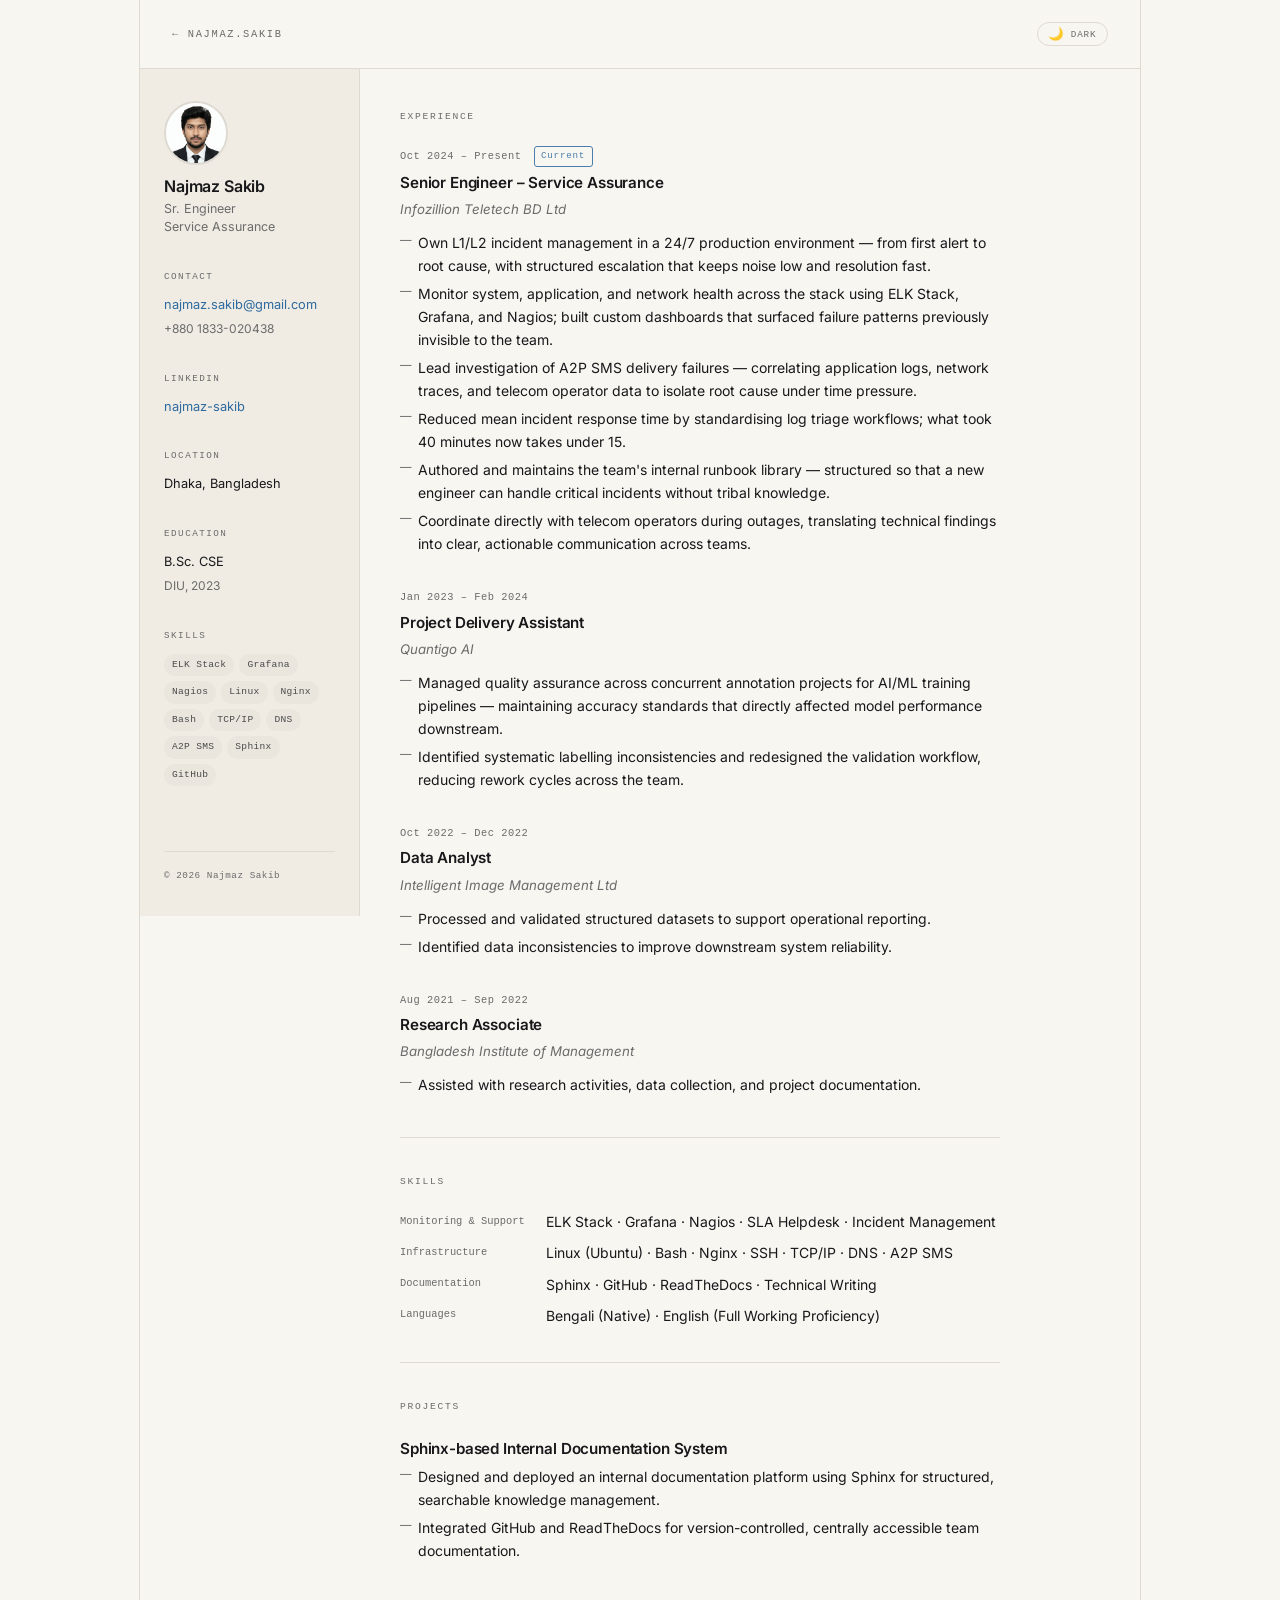
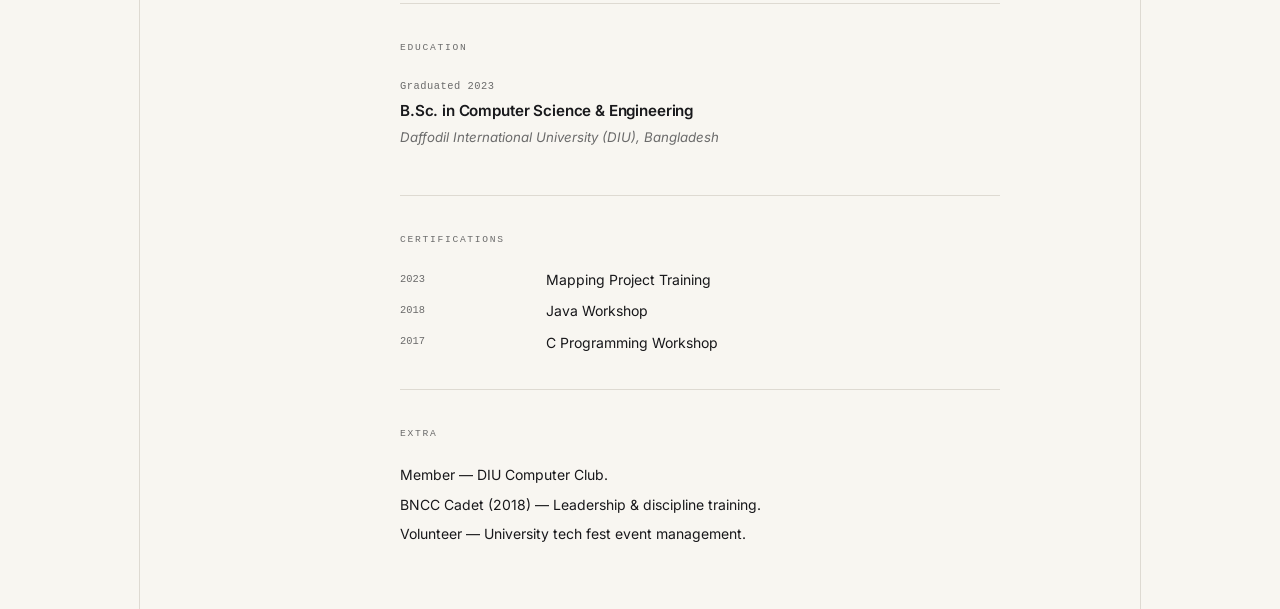
==== commit 356de66f: "Add files via upload" ====
--- a/cv.html
+++ b/cv.html
@@ -106,12 +106,12 @@
           <h3 class="cv-job-title">Senior Engineer &ndash; Service Assurance</h3>
           <p class="cv-company">Infozillion Teletech BD Ltd</p>
           <ul class="cv-points">
-            <li>Handle SLA-driven L1/L2 helpdesk tickets with structured escalation in a 24/7 production environment.</li>
-            <li>Monitor system, application, and network health via ELK Stack, Grafana, and Nagios.</li>
-            <li>Investigate A2P SMS delivery failures through in-depth log analysis and telecom operator coordination.</li>
-            <li>Troubleshoot HTTP errors (4xx/5xx) and API failures to minimise service disruption.</li>
-            <li>Reduced incident response time by implementing structured log analysis workflows.</li>
-            <li>Maintain detailed runbooks and technical documentation for onboarding and knowledge transfer.</li>
+            <li>Own L1/L2 incident management in a 24/7 production environment — from first alert to root cause, with structured escalation that keeps noise low and resolution fast.</li>
+            <li>Monitor system, application, and network health across the stack using ELK Stack, Grafana, and Nagios; built custom dashboards that surfaced failure patterns previously invisible to the team.</li>
+            <li>Lead investigation of A2P SMS delivery failures — correlating application logs, network traces, and telecom operator data to isolate root cause under time pressure.</li>
+            <li>Reduced mean incident response time by standardising log triage workflows; what took 40 minutes now takes under 15.</li>
+            <li>Authored and maintains the team's internal runbook library — structured so that a new engineer can handle critical incidents without tribal knowledge.</li>
+            <li>Coordinate directly with telecom operators during outages, translating technical findings into clear, actionable communication across teams.</li>
           </ul>
         </div>
 
@@ -122,8 +122,8 @@
           <h3 class="cv-job-title">Project Delivery Assistant</h3>
           <p class="cv-company">Quantigo AI</p>
           <ul class="cv-points">
-            <li>Ensured deliverables met quality standards across multiple concurrent projects.</li>
-            <li>Managed annotation workflows and validated dataset accuracy for AI/ML model training pipelines.</li>
+            <li>Managed quality assurance across concurrent annotation projects for AI/ML training pipelines — maintaining accuracy standards that directly affected model performance downstream.</li>
+            <li>Identified systematic labelling inconsistencies and redesigned the validation workflow, reducing rework cycles across the team.</li>
           </ul>
         </div>
 
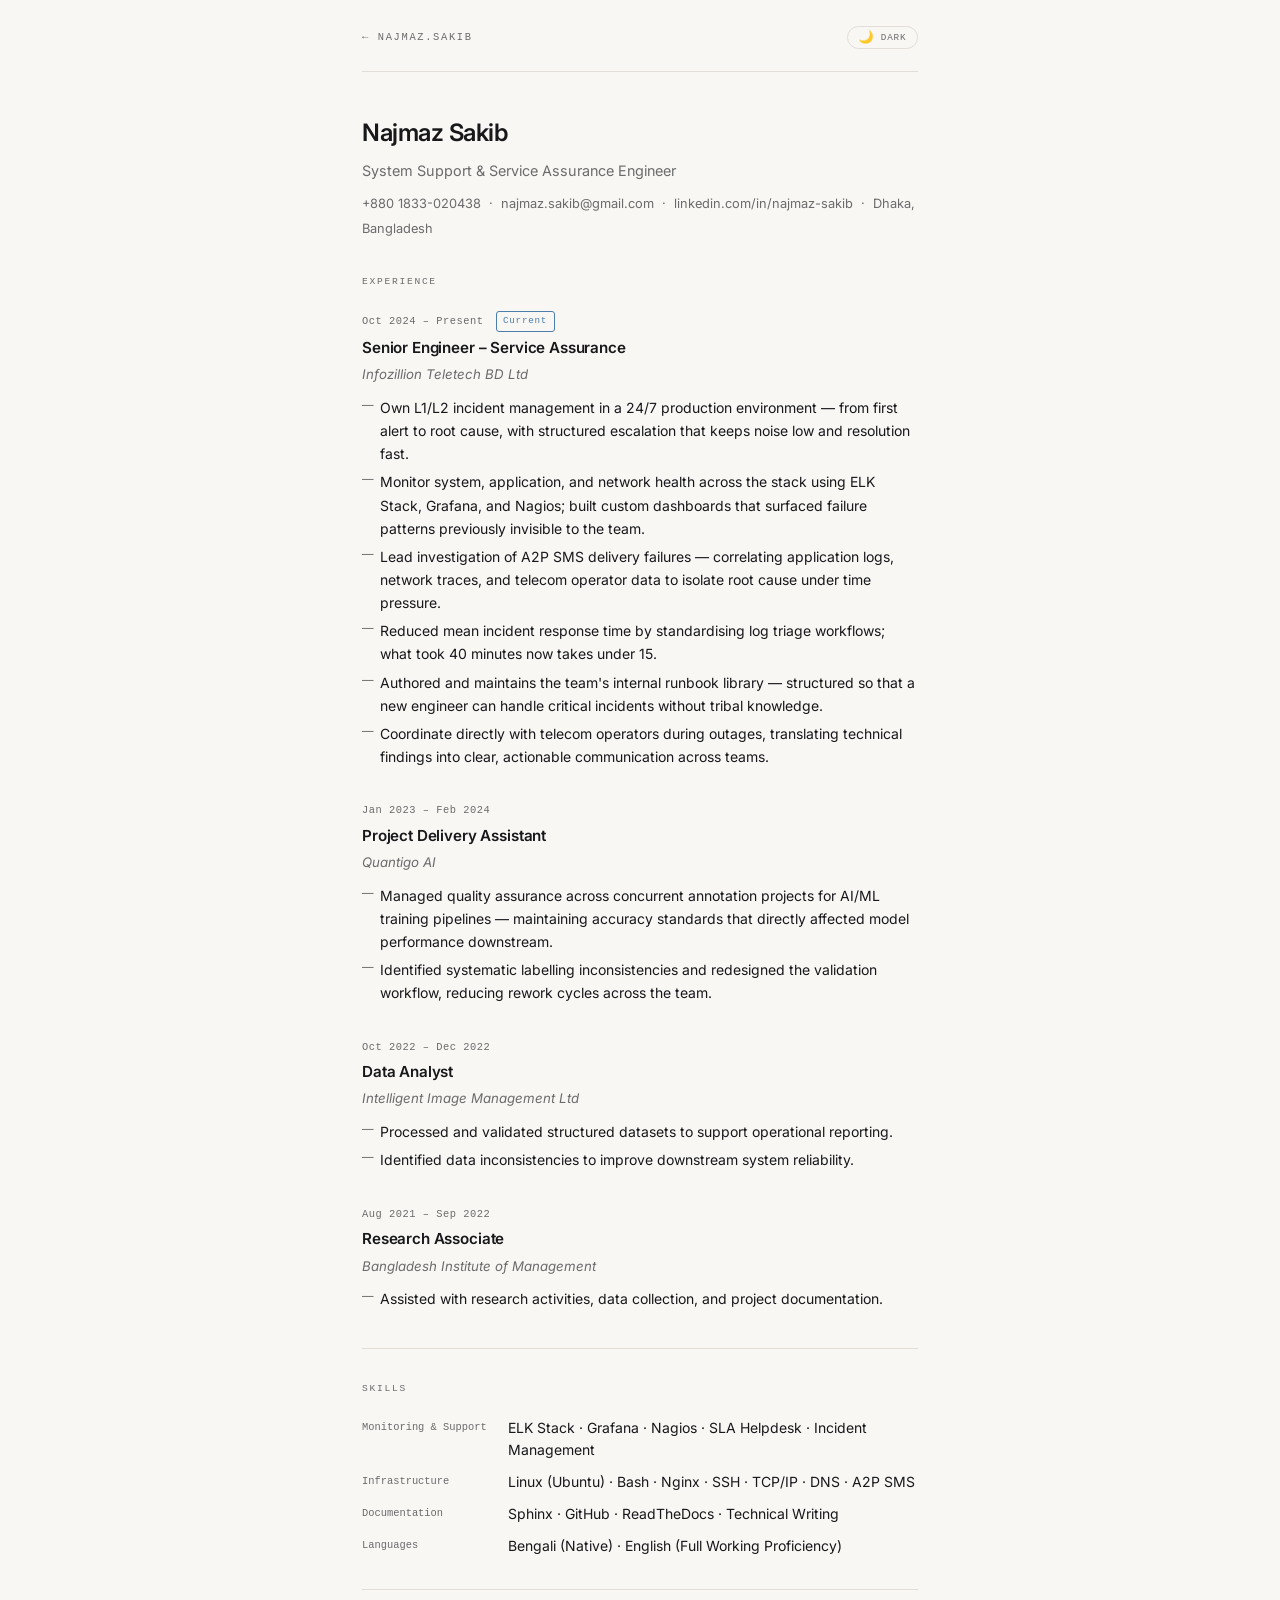
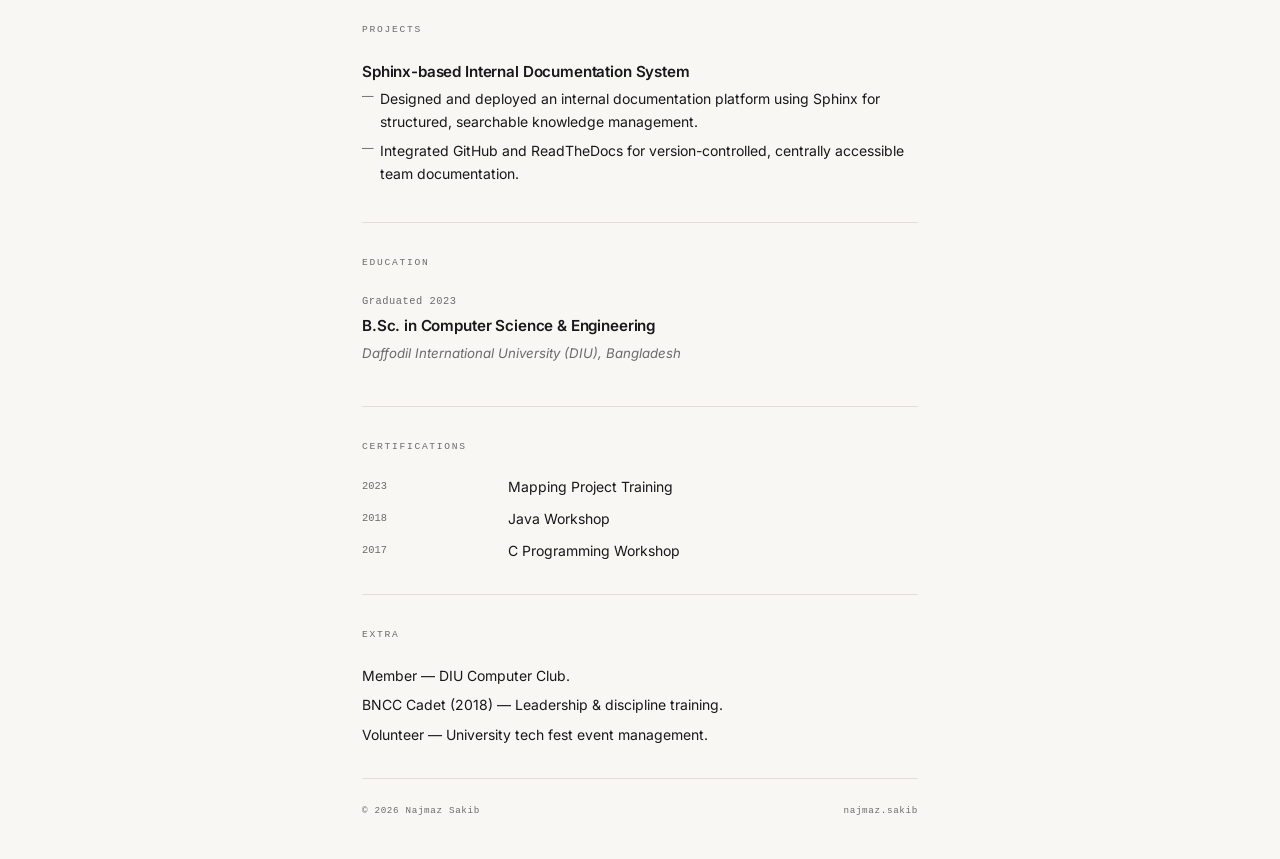
==== commit 27052c8e: "Add files via upload" ====
--- a/cv.html
+++ b/cv.html
@@ -14,11 +14,8 @@
 </head>
 <body>
 
-<div class="cv-layout">
-
-  <!-- ========================
-       TOP BAR
-       ======================== -->
+<div class="page">
+
   <header class="top-bar">
     <a href="index.html" class="site-id back-link">&larr; NAJMAZ.SAKIB</a>
     <button class="theme-toggle" id="themeToggle" aria-label="Toggle dark mode">
@@ -28,216 +25,169 @@
     </button>
   </header>
 
-  <!-- ========================
-       SIDEBAR
-       ======================== -->
-  <aside class="sidebar">
-
-    <div>
-      <img src="photo.jpg" alt="Najmaz Sakib" class="sidebar-photo" />
-      <div class="sidebar-name">Najmaz Sakib</div>
-      <div class="sidebar-role">Sr. Engineer<br/>Service Assurance</div>
-    </div>
-
-    <div class="sb-section">
-      <span class="sb-label">Contact</span>
-      <span class="sb-val">
-        <a href="mailto:najmaz.sakib@gmail.com">najmaz.sakib@gmail.com</a>
-      </span>
-      <span class="sb-muted">+880 1833-020438</span>
-    </div>
-
-    <div class="sb-section">
-      <span class="sb-label">LinkedIn</span>
-      <span class="sb-val">
-        <a href="https://linkedin.com/in/najmaz-sakib/" target="_blank" rel="noopener">najmaz-sakib</a>
-      </span>
-    </div>
-
-    <div class="sb-section">
-      <span class="sb-label">Location</span>
-      <span class="sb-val">Dhaka, Bangladesh</span>
-    </div>
-
-    <div class="sb-section">
-      <span class="sb-label">Education</span>
-      <span class="sb-val">B.Sc. CSE</span>
-      <span class="sb-muted">DIU, 2023</span>
-    </div>
-
-    <div class="sb-section">
-      <span class="sb-label">Skills</span>
-      <div class="tag-wrap">
-        <span class="tag">ELK Stack</span>
-        <span class="tag">Grafana</span>
-        <span class="tag">Nagios</span>
-        <span class="tag">Linux</span>
-        <span class="tag">Nginx</span>
-        <span class="tag">Bash</span>
-        <span class="tag">TCP/IP</span>
-        <span class="tag">DNS</span>
-        <span class="tag">A2P SMS</span>
-        <span class="tag">Sphinx</span>
-        <span class="tag">GitHub</span>
-      </div>
-    </div>
-
-    <div class="sb-footer">
-      &copy; 2026 Najmaz Sakib
-    </div>
-
-  </aside>
-
-  <!-- ========================
-       CV MAIN
-       ======================== -->
-  <main class="cv-main">
-
-    <!-- EXPERIENCE -->
-    <div class="cv-section">
-      <span class="cv-section-label">Experience</span>
-      <div class="cv-list">
-
-        <div>
-          <div class="cv-item-meta">
-            <span class="cv-date">Oct 2024 &ndash; Present</span>
-            <span class="cv-badge">Current</span>
-          </div>
-          <h3 class="cv-job-title">Senior Engineer &ndash; Service Assurance</h3>
-          <p class="cv-company">Infozillion Teletech BD Ltd</p>
-          <ul class="cv-points">
-            <li>Own L1/L2 incident management in a 24/7 production environment — from first alert to root cause, with structured escalation that keeps noise low and resolution fast.</li>
-            <li>Monitor system, application, and network health across the stack using ELK Stack, Grafana, and Nagios; built custom dashboards that surfaced failure patterns previously invisible to the team.</li>
-            <li>Lead investigation of A2P SMS delivery failures — correlating application logs, network traces, and telecom operator data to isolate root cause under time pressure.</li>
-            <li>Reduced mean incident response time by standardising log triage workflows; what took 40 minutes now takes under 15.</li>
-            <li>Authored and maintains the team's internal runbook library — structured so that a new engineer can handle critical incidents without tribal knowledge.</li>
-            <li>Coordinate directly with telecom operators during outages, translating technical findings into clear, actionable communication across teams.</li>
-          </ul>
-        </div>
-
-        <div>
-          <div class="cv-item-meta">
-            <span class="cv-date">Jan 2023 &ndash; Feb 2024</span>
-          </div>
-          <h3 class="cv-job-title">Project Delivery Assistant</h3>
-          <p class="cv-company">Quantigo AI</p>
-          <ul class="cv-points">
-            <li>Managed quality assurance across concurrent annotation projects for AI/ML training pipelines — maintaining accuracy standards that directly affected model performance downstream.</li>
-            <li>Identified systematic labelling inconsistencies and redesigned the validation workflow, reducing rework cycles across the team.</li>
-          </ul>
-        </div>
-
-        <div>
-          <div class="cv-item-meta">
-            <span class="cv-date">Oct 2022 &ndash; Dec 2022</span>
-          </div>
-          <h3 class="cv-job-title">Data Analyst</h3>
-          <p class="cv-company">Intelligent Image Management Ltd</p>
-          <ul class="cv-points">
-            <li>Processed and validated structured datasets to support operational reporting.</li>
-            <li>Identified data inconsistencies to improve downstream system reliability.</li>
-          </ul>
-        </div>
-
-        <div>
-          <div class="cv-item-meta">
-            <span class="cv-date">Aug 2021 &ndash; Sep 2022</span>
-          </div>
-          <h3 class="cv-job-title">Research Associate</h3>
-          <p class="cv-company">Bangladesh Institute of Management</p>
-          <ul class="cv-points">
-            <li>Assisted with research activities, data collection, and project documentation.</li>
-          </ul>
-        </div>
-
-      </div>
-    </div>
-
-    <!-- SKILLS -->
-    <div class="cv-section">
-      <span class="cv-section-label">Skills</span>
-      <div class="skill-rows">
-        <div class="skill-row">
-          <span class="skill-cat">Monitoring &amp; Support</span>
-          <span class="skill-vals">ELK Stack &middot; Grafana &middot; Nagios &middot; SLA Helpdesk &middot; Incident Management</span>
-        </div>
-        <div class="skill-row">
-          <span class="skill-cat">Infrastructure</span>
-          <span class="skill-vals">Linux (Ubuntu) &middot; Bash &middot; Nginx &middot; SSH &middot; TCP/IP &middot; DNS &middot; A2P SMS</span>
-        </div>
-        <div class="skill-row">
-          <span class="skill-cat">Documentation</span>
-          <span class="skill-vals">Sphinx &middot; GitHub &middot; ReadTheDocs &middot; Technical Writing</span>
-        </div>
-        <div class="skill-row">
-          <span class="skill-cat">Languages</span>
-          <span class="skill-vals">Bengali (Native) &middot; English (Full Working Proficiency)</span>
-        </div>
-      </div>
-    </div>
-
-    <!-- PROJECTS -->
-    <div class="cv-section">
-      <span class="cv-section-label">Projects</span>
-      <div class="cv-list">
-        <div>
-          <h3 class="cv-job-title">Sphinx-based Internal Documentation System</h3>
-          <ul class="cv-points">
-            <li>Designed and deployed an internal documentation platform using Sphinx for structured, searchable knowledge management.</li>
-            <li>Integrated GitHub and ReadTheDocs for version-controlled, centrally accessible team documentation.</li>
-          </ul>
-        </div>
-      </div>
-    </div>
-
-    <!-- EDUCATION -->
-    <div class="cv-section">
-      <span class="cv-section-label">Education</span>
-      <div class="cv-list">
-        <div>
-          <div class="cv-item-meta">
-            <span class="cv-date">Graduated 2023</span>
-          </div>
-          <h3 class="cv-job-title">B.Sc. in Computer Science &amp; Engineering</h3>
-          <p class="cv-company">Daffodil International University (DIU), Bangladesh</p>
-        </div>
-      </div>
-    </div>
-
-    <!-- CERTIFICATIONS -->
-    <div class="cv-section">
-      <span class="cv-section-label">Certifications</span>
-      <div class="skill-rows">
-        <div class="skill-row">
-          <span class="skill-cat">2023</span>
-          <span class="skill-vals">Mapping Project Training</span>
-        </div>
-        <div class="skill-row">
-          <span class="skill-cat">2018</span>
-          <span class="skill-vals">Java Workshop</span>
-        </div>
-        <div class="skill-row">
-          <span class="skill-cat">2017</span>
-          <span class="skill-vals">C Programming Workshop</span>
-        </div>
-      </div>
-    </div>
-
-    <!-- EXTRA -->
-    <div class="cv-section">
-      <span class="cv-section-label">Extra</span>
-      <div class="extra-body">
-        <p>Member &mdash; DIU Computer Club.</p>
-        <p>BNCC Cadet (2018) &mdash; Leadership &amp; discipline training.</p>
-        <p>Volunteer &mdash; University tech fest event management.</p>
-      </div>
-    </div>
-
-  </main>
+  <h1 class="cv-name">Najmaz Sakib</h1>
+  <p class="cv-role-line">System Support &amp; Service Assurance Engineer</p>
+  <p class="cv-meta-line">
+    <a href="tel:+8801833020438">+880 1833-020438</a>
+    &nbsp;&middot;&nbsp;
+    <a href="mailto:najmaz.sakib@gmail.com">najmaz.sakib@gmail.com</a>
+    &nbsp;&middot;&nbsp;
+    <a href="https://linkedin.com/in/najmaz-sakib/" target="_blank" rel="noopener">linkedin.com/in/najmaz-sakib</a>
+    &nbsp;&middot;&nbsp;
+    Dhaka, Bangladesh
+  </p>
+
+  <!-- EXPERIENCE -->
+  <div class="cv-section">
+    <span class="cv-section-label">Experience</span>
+    <div class="cv-list">
+
+      <div>
+        <div class="cv-item-meta">
+          <span class="cv-date">Oct 2024 &ndash; Present</span>
+          <span class="cv-badge">Current</span>
+        </div>
+        <h3 class="cv-job-title">Senior Engineer &ndash; Service Assurance</h3>
+        <p class="cv-company">Infozillion Teletech BD Ltd</p>
+        <ul class="cv-points">
+          <li>Own L1/L2 incident management in a 24/7 production environment — from first alert to root cause, with structured escalation that keeps noise low and resolution fast.</li>
+          <li>Monitor system, application, and network health across the stack using ELK Stack, Grafana, and Nagios; built custom dashboards that surfaced failure patterns previously invisible to the team.</li>
+          <li>Lead investigation of A2P SMS delivery failures — correlating application logs, network traces, and telecom operator data to isolate root cause under time pressure.</li>
+          <li>Reduced mean incident response time by standardising log triage workflows; what took 40 minutes now takes under 15.</li>
+          <li>Authored and maintains the team's internal runbook library — structured so that a new engineer can handle critical incidents without tribal knowledge.</li>
+          <li>Coordinate directly with telecom operators during outages, translating technical findings into clear, actionable communication across teams.</li>
+        </ul>
+      </div>
+
+      <div>
+        <div class="cv-item-meta">
+          <span class="cv-date">Jan 2023 &ndash; Feb 2024</span>
+        </div>
+        <h3 class="cv-job-title">Project Delivery Assistant</h3>
+        <p class="cv-company">Quantigo AI</p>
+        <ul class="cv-points">
+          <li>Managed quality assurance across concurrent annotation projects for AI/ML training pipelines — maintaining accuracy standards that directly affected model performance downstream.</li>
+          <li>Identified systematic labelling inconsistencies and redesigned the validation workflow, reducing rework cycles across the team.</li>
+        </ul>
+      </div>
+
+      <div>
+        <div class="cv-item-meta">
+          <span class="cv-date">Oct 2022 &ndash; Dec 2022</span>
+        </div>
+        <h3 class="cv-job-title">Data Analyst</h3>
+        <p class="cv-company">Intelligent Image Management Ltd</p>
+        <ul class="cv-points">
+          <li>Processed and validated structured datasets to support operational reporting.</li>
+          <li>Identified data inconsistencies to improve downstream system reliability.</li>
+        </ul>
+      </div>
+
+      <div>
+        <div class="cv-item-meta">
+          <span class="cv-date">Aug 2021 &ndash; Sep 2022</span>
+        </div>
+        <h3 class="cv-job-title">Research Associate</h3>
+        <p class="cv-company">Bangladesh Institute of Management</p>
+        <ul class="cv-points">
+          <li>Assisted with research activities, data collection, and project documentation.</li>
+        </ul>
+      </div>
+
+    </div>
+  </div>
+
+  <!-- SKILLS -->
+  <div class="cv-section">
+    <span class="cv-section-label">Skills</span>
+    <div class="skill-rows">
+      <div class="skill-row">
+        <span class="skill-cat">Monitoring &amp; Support</span>
+        <span class="skill-vals">ELK Stack &middot; Grafana &middot; Nagios &middot; SLA Helpdesk &middot; Incident Management</span>
+      </div>
+      <div class="skill-row">
+        <span class="skill-cat">Infrastructure</span>
+        <span class="skill-vals">Linux (Ubuntu) &middot; Bash &middot; Nginx &middot; SSH &middot; TCP/IP &middot; DNS &middot; A2P SMS</span>
+      </div>
+      <div class="skill-row">
+        <span class="skill-cat">Documentation</span>
+        <span class="skill-vals">Sphinx &middot; GitHub &middot; ReadTheDocs &middot; Technical Writing</span>
+      </div>
+      <div class="skill-row">
+        <span class="skill-cat">Languages</span>
+        <span class="skill-vals">Bengali (Native) &middot; English (Full Working Proficiency)</span>
+      </div>
+    </div>
+  </div>
+
+  <!-- PROJECTS -->
+  <div class="cv-section">
+    <span class="cv-section-label">Projects</span>
+    <div class="cv-list">
+      <div>
+        <h3 class="cv-job-title">Sphinx-based Internal Documentation System</h3>
+        <ul class="cv-points">
+          <li>Designed and deployed an internal documentation platform using Sphinx for structured, searchable knowledge management.</li>
+          <li>Integrated GitHub and ReadTheDocs for version-controlled, centrally accessible team documentation.</li>
+        </ul>
+      </div>
+    </div>
+  </div>
+
+  <!-- EDUCATION -->
+  <div class="cv-section">
+    <span class="cv-section-label">Education</span>
+    <div class="cv-list">
+      <div>
+        <div class="cv-item-meta">
+          <span class="cv-date">Graduated 2023</span>
+        </div>
+        <h3 class="cv-job-title">B.Sc. in Computer Science &amp; Engineering</h3>
+        <p class="cv-company">Daffodil International University (DIU), Bangladesh</p>
+      </div>
+    </div>
+  </div>
+
+  <!-- CERTIFICATIONS -->
+  <div class="cv-section">
+    <span class="cv-section-label">Certifications</span>
+    <div class="skill-rows">
+      <div class="skill-row">
+        <span class="skill-cat">2023</span>
+        <span class="skill-vals">Mapping Project Training</span>
+      </div>
+      <div class="skill-row">
+        <span class="skill-cat">2018</span>
+        <span class="skill-vals">Java Workshop</span>
+      </div>
+      <div class="skill-row">
+        <span class="skill-cat">2017</span>
+        <span class="skill-vals">C Programming Workshop</span>
+      </div>
+    </div>
+  </div>
+
+  <!-- EXTRA -->
+  <div class="cv-section">
+    <span class="cv-section-label">Extra</span>
+    <div class="extra-body">
+      <p>Member &mdash; DIU Computer Club.</p>
+      <p>BNCC Cadet (2018) &mdash; Leadership &amp; discipline training.</p>
+      <p>Volunteer &mdash; University tech fest event management.</p>
+    </div>
+  </div>
+
+  <footer class="site-footer">
+    <span class="footer-left">&copy; 2026 Najmaz Sakib</span>
+    <span class="footer-right">
+      <a href="index.html" style="color:var(--text-muted);text-decoration:none;">najmaz.sakib</a>
+    </span>
+  </footer>
 
 </div>
 
 <script>
+(() => {
   const root   = document.documentElement;
   const toggle = document.getElementById('themeToggle');
   const label  = document.getElementById('themeLabel');
@@ -256,6 +206,7 @@
       label.textContent = 'Light';
     }
   });
+})();
 </script>
 
 </body>
--- a/style.css
+++ b/style.css
@@ -7,38 +7,37 @@
    LIGHT MODE
    =========================== */
 :root {
-  --bg:           #f8f6f1;
+  --bg:           #f9f7f4;
   --text:         #18181b;
   --text-muted:   #6b6b6b;
-  --border:       #dedad2;
+  --border:       #e2ddd6;
   --surface:      #ffffff;
   --surface-2:    #f0ece4;
   --accent:       #2d6a9f;
   --accent-hover: #1e4f7a;
   --tag-bg:       #eae6de;
   --tag-text:     #4a4a4a;
-  --sidebar-bg:   #f0ece4;
-  --font-sans:    'Inter', system-ui, sans-serif;
+  --font:         'Inter', system-ui, sans-serif;
   --font-mono:    'Courier New', Courier, monospace;
-  --radius:       8px;
+  --max:          620px;
+  --pad:          2rem;
   color-scheme:   light;
 }
 
 /* ===========================
-   DARK MODE
+   DARK MODE — Facebook palette
    =========================== */
 [data-theme="dark"] {
-  --bg:           #111113;
-  --text:         #e4e2de;
-  --text-muted:   #777777;
-  --border:       #2a2a2e;
-  --surface:      #1c1c1f;
-  --surface-2:    #222226;
-  --accent:       #6da3d8;
-  --accent-hover: #8dbde8;
-  --tag-bg:       #252528;
-  --tag-text:     #aaaaaa;
-  --sidebar-bg:   #161618;
+  --bg:           #18191a;
+  --text:         #e4e6eb;
+  --text-muted:   #b0b3b8;
+  --border:       #3a3b3c;
+  --surface:      #242526;
+  --surface-2:    #3a3b3c;
+  --accent:       #2d88ff;
+  --accent-hover: #5ba3ff;
+  --tag-bg:       #3a3b3c;
+  --tag-text:     #b0b3b8;
   color-scheme:   dark;
 }
 
@@ -59,9 +58,8 @@
 body {
   background: var(--bg);
   color: var(--text);
-  font-family: var(--font-sans);
+  font-family: var(--font);
   line-height: 1.75;
-  min-height: 100vh;
   transition: background 0.25s, color 0.25s;
 }
 
@@ -76,31 +74,25 @@
 }
 
 /* ===========================
-   TWO-COLUMN LAYOUT
-   =========================== */
-.layout {
-  display: grid;
-  grid-template-columns: 220px 1fr;
-  grid-template-rows: auto 1fr;
-  min-height: 100vh;
-  max-width: 1000px;
+   CENTERED WRAPPER
+   =========================== */
+.page {
+  max-width: var(--max);
   margin: 0 auto;
-  box-shadow: 0 0 0 1px var(--border);
-}
-
-/* top bar — spans full width */
+  padding: 0 var(--pad);
+}
+
+/* ===========================
+   TOP BAR
+   =========================== */
 .top-bar {
-  grid-column: 1 / -1;
   display: flex;
   align-items: center;
   justify-content: space-between;
-  padding: 1.4rem 2rem;
+  padding: 1.6rem 0 1.4rem;
   border-bottom: 1px solid var(--border);
-  background: var(--bg);
-  position: sticky;
-  top: 0;
-  z-index: 10;
-  transition: background 0.25s, border-color 0.25s;
+  margin-bottom: 0;
+  transition: border-color 0.25s;
 }
 
 .site-id {
@@ -131,10 +123,7 @@
   gap: 0.4rem;
   transition: border-color 0.2s, background 0.2s;
 }
-.theme-toggle:hover {
-  background: var(--surface-2);
-  border-color: var(--text-muted);
-}
+.theme-toggle:hover { background: var(--surface-2); border-color: var(--text-muted); }
 .theme-toggle .icon { font-size: 0.78rem; line-height: 1; }
 .theme-toggle .label {
   font-family: var(--font-mono);
@@ -149,193 +138,202 @@
 [data-theme="dark"] .icon-sun  { display: inline; }
 
 /* ===========================
-   SIDEBAR
-   =========================== */
-.sidebar {
-  background: var(--sidebar-bg);
-  border-right: 1px solid var(--border);
-  padding: 2rem 1.5rem;
-  position: sticky;
-  top: 53px; /* height of top-bar */
-  height: calc(100vh - 53px);
-  overflow-y: auto;
-  display: flex;
-  flex-direction: column;
-  gap: 2rem;
-  transition: background 0.25s, border-color 0.25s;
-}
-
-.sidebar-photo {
-  width: 64px;
-  height: 64px;
+   HERO
+   =========================== */
+.hero {
+  padding: 3rem 0 2.5rem;
+  border-bottom: 1px solid var(--border);
+  transition: border-color 0.25s;
+}
+
+.hero-photo {
+  width: 72px;
+  height: 72px;
   border-radius: 50%;
   object-fit: cover;
   object-position: center 8%;
   border: 2px solid var(--border);
   filter: grayscale(10%);
   display: block;
-  margin-bottom: 0.75rem;
-  transition: border-color 0.25s;
-}
-
-.sidebar-name {
-  font-size: 1rem;
+  margin-bottom: 1.25rem;
+  transition: border-color 0.25s;
+}
+
+.hero-name {
+  font-size: 1.5rem;
   font-weight: 600;
   color: var(--text);
-  letter-spacing: -0.01em;
-  line-height: 1.2;
-  margin-bottom: 0.2rem;
-}
-
-.sidebar-role {
-  font-size: 0.78rem;
-  color: var(--text-muted);
-  line-height: 1.5;
-}
-
-/* sidebar section */
-.sb-section {
+  letter-spacing: -0.02em;
+  line-height: 1.15;
+  margin-bottom: 0.3rem;
+}
+
+.hero-role {
+  font-size: 0.9rem;
+  color: var(--text-muted);
+  margin-bottom: 1.25rem;
+}
+
+/* hero nav links */
+.hero-nav {
+  display: flex;
+  flex-wrap: wrap;
+  gap: 0;
+  border: 1px solid var(--border);
+  border-radius: 6px;
+  overflow: hidden;
+  transition: border-color 0.25s;
+}
+
+.hero-nav-link {
+  display: flex;
+  align-items: center;
+  justify-content: space-between;
+  gap: 0.5rem;
+  padding: 0.55rem 0.9rem;
+  font-size: 0.82rem;
+  font-weight: 500;
+  color: var(--text);
+  text-decoration: none;
+  border-right: 1px solid var(--border);
+  transition: background 0.15s, border-color 0.25s;
+  white-space: nowrap;
+}
+.hero-nav-link:last-child { border-right: none; }
+.hero-nav-link:hover { background: var(--surface-2); text-decoration: none; color: var(--text); }
+
+.nav-arrow {
+  font-size: 0.75rem;
+  color: var(--text-muted);
+  transition: transform 0.15s;
+}
+.hero-nav-link:hover .nav-arrow { transform: translate(2px, -2px); }
+
+/* quick info row */
+.hero-meta {
+  display: flex;
+  flex-wrap: wrap;
+  gap: 1rem;
+  margin-top: 1.1rem;
+}
+
+.hero-meta-item {
   display: flex;
   flex-direction: column;
-  gap: 0.2rem;
-}
-
-.sb-label {
+  gap: 0.1rem;
+}
+
+.hm-label {
   font-family: var(--font-mono);
   font-size: 0.58rem;
-  letter-spacing: 0.16em;
+  letter-spacing: 0.14em;
   color: var(--text-muted);
   text-transform: uppercase;
-  margin-bottom: 0.4rem;
+}
+
+.hm-val {
+  font-size: 0.82rem;
+  color: var(--text);
+}
+
+.hm-val a {
+  color: var(--text);
+  text-decoration: none;
+}
+.hm-val a:hover { color: var(--accent); text-decoration: underline; text-underline-offset: 3px; }
+
+/* copy email inline */
+.copy-inline {
+  display: inline-flex;
+  align-items: center;
+  gap: 0.4rem;
+}
+.copy-btn {
+  background: none;
+  border: 1px solid var(--border);
+  border-radius: 4px;
+  cursor: pointer;
+  padding: 0.08rem 0.4rem;
+  font-family: var(--font-mono);
+  font-size: 0.52rem;
+  letter-spacing: 0.06em;
+  color: var(--text-muted);
+  text-transform: uppercase;
+  transition: border-color 0.15s, color 0.15s;
+  flex-shrink: 0;
+}
+.copy-btn:hover { border-color: var(--accent); color: var(--accent); }
+.copy-btn.copied { border-color: #28a745; color: #28a745; }
+
+/* ===========================
+   CONTENT SECTIONS
+   =========================== */
+.section {
+  padding: 2.25rem 0;
+  border-bottom: 1px solid var(--border);
+  transition: border-color 0.25s;
+}
+.section:last-child { border-bottom: none; }
+
+.section-label {
+  font-family: var(--font-mono);
+  font-size: 0.6rem;
+  letter-spacing: 0.18em;
+  color: var(--text-muted);
+  text-transform: uppercase;
   display: block;
-}
-
-.sb-val {
-  font-size: 0.8rem;
-  color: var(--text);
-  line-height: 1.55;
-}
-
-.sb-muted {
-  font-size: 0.75rem;
-  color: var(--text-muted);
-}
-
-/* sidebar nav links */
-.sb-nav {
-  display: flex;
-  flex-direction: column;
-  gap: 0;
-}
-
-.sb-nav-link {
-  display: flex;
-  align-items: center;
-  justify-content: space-between;
-  font-size: 0.82rem;
-  color: var(--text);
-  text-decoration: none;
-  padding: 0.4rem 0;
-  border-bottom: 1px solid var(--border);
-  transition: color 0.15s, border-color 0.25s;
-}
-.sb-nav-link:last-child { border-bottom: none; }
-.sb-nav-link:hover { color: var(--accent); text-decoration: none; }
-.sb-nav-link:hover .sb-arrow { transform: translate(2px, -2px); }
-
-.sb-nav-title { font-weight: 500; }
-.sb-arrow {
-  font-size: 0.75rem;
-  color: var(--text-muted);
-  transition: transform 0.15s ease;
-  flex-shrink: 0;
-}
-
-/* tags in sidebar */
+  margin-bottom: 1rem;
+}
+
+.section-body p {
+  font-size: 0.95rem;
+  color: var(--text);
+  line-height: 1.82;
+  margin-bottom: 0.8rem;
+}
+.section-body p:last-child { margin-bottom: 0; }
+.section-body strong { font-weight: 500; color: var(--text); }
+
+/* skill tags */
 .tag-wrap {
   display: flex;
   flex-wrap: wrap;
-  gap: 5px;
-}
-
+  gap: 6px;
+  margin-top: 0.25rem;
+}
 .tag {
   font-family: var(--font-mono);
-  font-size: 0.6rem;
+  font-size: 0.63rem;
   letter-spacing: 0.03em;
   background: var(--tag-bg);
   color: var(--tag-text);
-  padding: 0.18rem 0.5rem;
+  padding: 0.2rem 0.55rem;
   border-radius: 20px;
   white-space: nowrap;
   transition: background 0.25s, color 0.25s;
 }
 
-/* sidebar footer */
-.sb-footer {
-  margin-top: auto;
-  padding-top: 1rem;
-  border-top: 1px solid var(--border);
-  font-family: var(--font-mono);
-  font-size: 0.58rem;
-  color: var(--text-muted);
-  letter-spacing: 0.06em;
-  transition: border-color 0.25s;
-}
-
-/* ===========================
-   MAIN CONTENT
-   =========================== */
-.main-content {
-  padding: 2.5rem 2.5rem 4rem;
-  max-width: 680px;
-}
-
-/* section block */
-.block {
-  padding: 0 0 2.5rem;
-  margin-bottom: 0;
-  border-bottom: 1px solid var(--border);
-  margin-bottom: 2.5rem;
-  transition: border-color 0.25s;
-}
-
-.block:last-child {
-  border-bottom: none;
-  margin-bottom: 0;
-  padding-bottom: 0;
-}
-
-.block-label {
-  font-family: var(--font-mono);
-  font-size: 0.6rem;
-  letter-spacing: 0.18em;
-  color: var(--text-muted);
-  text-transform: uppercase;
-  display: block;
-  margin-bottom: 1rem;
-}
-
-.block-body p {
-  font-size: 0.95rem;
-  color: var(--text);
-  line-height: 1.8;
-  margin-bottom: 0.75rem;
-}
-.block-body p:last-child { margin-bottom: 0; }
-.block-body strong { font-weight: 500; color: var(--text); }
+/* music link */
+.music-link {
+  display: inline-flex;
+  align-items: center;
+  gap: 0.35rem;
+  font-size: 0.88rem;
+  font-weight: 500;
+  color: var(--accent);
+  margin-top: 0.6rem;
+}
+.music-link:hover { color: var(--accent-hover); text-decoration: underline; }
 
 /* article list */
-.article-list {
-  display: flex;
-  flex-direction: column;
-}
+.article-list { display: flex; flex-direction: column; margin-top: 0.9rem; }
 
 .article-item {
   display: flex;
   align-items: flex-start;
   justify-content: space-between;
   gap: 1rem;
-  padding: 0.65rem 0;
+  padding: 0.7rem 0;
   border-bottom: 1px solid var(--border);
   text-decoration: none;
   color: var(--text);
@@ -347,7 +345,7 @@
 
 .art-left { display: flex; flex-direction: column; gap: 0.15rem; }
 .art-title { font-size: 0.9rem; font-weight: 500; line-height: 1.45; }
-.art-desc  { font-size: 0.8rem; color: var(--text-muted); }
+.art-desc  { font-size: 0.78rem; color: var(--text-muted); }
 .art-arrow {
   font-size: 0.85rem;
   color: var(--text-muted);
@@ -356,78 +354,73 @@
   transition: transform 0.15s ease;
 }
 
-/* music block */
-.music-link {
-  display: inline-flex;
-  align-items: center;
-  gap: 0.4rem;
-  font-size: 0.88rem;
-  font-weight: 500;
-  color: var(--accent);
-  margin-top: 0.5rem;
-}
-.music-link:hover { color: var(--accent-hover); text-decoration: underline; }
-
-/* ===========================
-   CV PAGE — FULL WIDTH
-   =========================== */
-.cv-layout {
-  display: grid;
-  grid-template-columns: 220px 1fr;
-  grid-template-rows: auto 1fr;
-  min-height: 100vh;
-  max-width: 1000px;
-  margin: 0 auto;
-  box-shadow: 0 0 0 1px var(--border);
-}
-
-.cv-main {
-  padding: 2.5rem 2.5rem 4rem;
-  max-width: 680px;
-}
-
-.cv-page-name {
-  font-size: 1.75rem;
+/* ===========================
+   FOOTER
+   =========================== */
+.site-footer {
+  padding: 1.5rem 0 2.5rem;
+  display: flex;
+  justify-content: space-between;
+  align-items: center;
+  flex-wrap: wrap;
+  gap: 0.5rem;
+}
+
+.footer-left, .footer-right {
+  font-family: var(--font-mono);
+  font-size: 0.58rem;
+  color: var(--text-muted);
+  letter-spacing: 0.07em;
+}
+
+.footer-right {
+  display: flex;
+  align-items: center;
+  gap: 0.35rem;
+}
+
+.updated-dot {
+  width: 6px;
+  height: 6px;
+  border-radius: 50%;
+  background: #28a745;
+  display: inline-block;
+  flex-shrink: 0;
+}
+
+/* ===========================
+   CV PAGE
+   =========================== */
+.cv-name {
+  font-size: 1.5rem;
   font-weight: 600;
   color: var(--text);
   letter-spacing: -0.02em;
   margin-bottom: 0.2rem;
-  line-height: 1.1;
-}
-
-.cv-page-role {
+  margin-top: 2.5rem;
+}
+
+.cv-role-line {
   font-size: 0.9rem;
   color: var(--text-muted);
   margin-bottom: 0.5rem;
 }
 
-.cv-page-meta {
+.cv-meta-line {
   font-size: 0.8rem;
   color: var(--text-muted);
   line-height: 2;
   margin-bottom: 0;
 }
-.cv-page-meta a {
-  color: var(--text-muted);
-  text-decoration: none;
-}
-.cv-page-meta a:hover {
-  color: var(--accent);
-  text-decoration: underline;
-  text-underline-offset: 3px;
-}
+.cv-meta-line a { color: var(--text-muted); text-decoration: none; }
+.cv-meta-line a:hover { color: var(--accent); text-decoration: underline; text-underline-offset: 3px; }
 
 .cv-section {
-  padding: 0 0 2.25rem;
+  padding: 2rem 0;
   border-bottom: 1px solid var(--border);
-  margin-bottom: 2.25rem;
-  transition: border-color 0.25s;
-}
-.cv-section:last-child {
-  border-bottom: none;
-  padding-bottom: 0;
-  margin-bottom: 0;
-}
+  transition: border-color 0.25s;
+}
+.cv-section:last-child { border-bottom: none; }
 
 .cv-section-label {
   font-family: var(--font-mono);
@@ -439,11 +432,7 @@
   margin-bottom: 1.25rem;
 }
 
-.cv-list {
-  display: flex;
-  flex-direction: column;
-  gap: 1.75rem;
-}
+.cv-list { display: flex; flex-direction: column; gap: 1.75rem; }
 
 .cv-item-meta {
   display: flex;
@@ -485,16 +474,13 @@
   margin-bottom: 0.6rem;
 }
 
-.cv-points {
-  list-style: none;
-  padding: 0;
-}
+.cv-points { list-style: none; padding: 0; }
 .cv-points li {
   font-size: 0.875rem;
   color: var(--text);
   padding-left: 1.1rem;
   position: relative;
-  margin-bottom: 0.3rem;
+  margin-bottom: 0.32rem;
   line-height: 1.65;
 }
 .cv-points li::before {
@@ -505,19 +491,8 @@
   font-size: 0.72rem;
 }
 
-.skill-rows {
-  display: flex;
-  flex-direction: column;
-  gap: 0.6rem;
-}
-
-.skill-row {
-  display: flex;
-  gap: 1rem;
-  font-size: 0.875rem;
-  line-height: 1.55;
-}
-
+.skill-rows { display: flex; flex-direction: column; gap: 0.65rem; }
+.skill-row { display: flex; gap: 1rem; font-size: 0.875rem; line-height: 1.55; }
 .skill-cat {
   font-family: var(--font-mono);
   font-size: 0.65rem;
@@ -526,45 +501,25 @@
   padding-top: 0.1rem;
   flex-shrink: 0;
 }
-
 .skill-vals { color: var(--text); }
 
-.extra-body p {
-  font-size: 0.875rem;
-  color: var(--text);
-  margin-bottom: 0.4rem;
-  line-height: 1.65;
-}
+.extra-body p { font-size: 0.875rem; color: var(--text); margin-bottom: 0.4rem; line-height: 1.65; }
 .extra-body p:last-child { margin-bottom: 0; }
 
 /* ===========================
    MOBILE
    =========================== */
-@media (max-width: 640px) {
-  .layout,
-  .cv-layout {
-    grid-template-columns: 1fr;
-    grid-template-rows: auto auto 1fr;
-  }
-
-  .sidebar {
-    position: static;
-    height: auto;
-    border-right: none;
-    border-bottom: 1px solid var(--border);
-    padding: 1.5rem 1.25rem;
-    gap: 1.5rem;
-  }
-
-  .sb-footer { display: none; }
-
-  .main-content,
-  .cv-main {
-    padding: 1.75rem 1.25rem 3rem;
-  }
-
-  .top-bar { padding: 1.1rem 1.25rem; }
+@media (max-width: 480px) {
+  :root { --pad: 1.25rem; }
+
+  .hero-nav { flex-direction: column; }
+  .hero-nav-link { border-right: none; border-bottom: 1px solid var(--border); }
+  .hero-nav-link:last-child { border-bottom: none; }
+
+  .hero-meta { gap: 0.75rem; }
 
   .skill-row { flex-direction: column; gap: 0.15rem; }
   .skill-cat { min-width: unset; }
-}
+
+  .site-footer { flex-direction: column; align-items: flex-start; }
+}
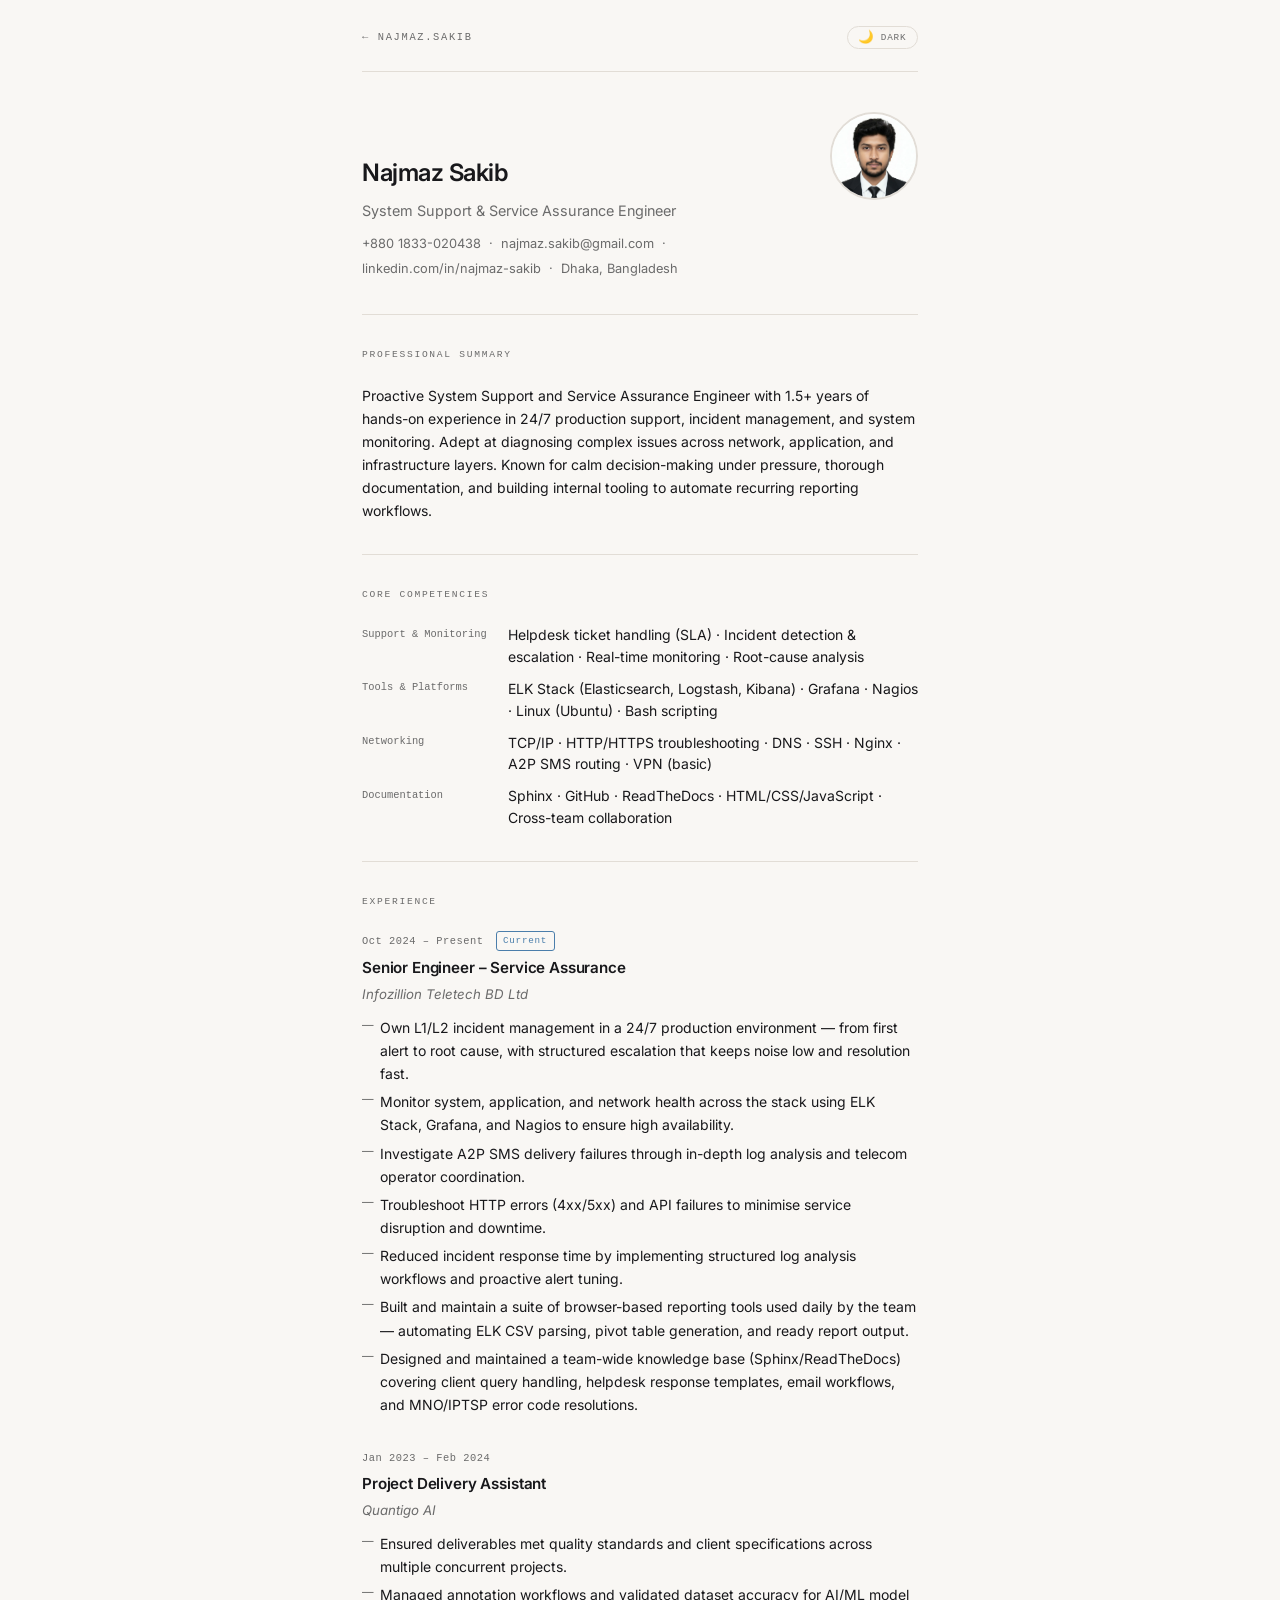
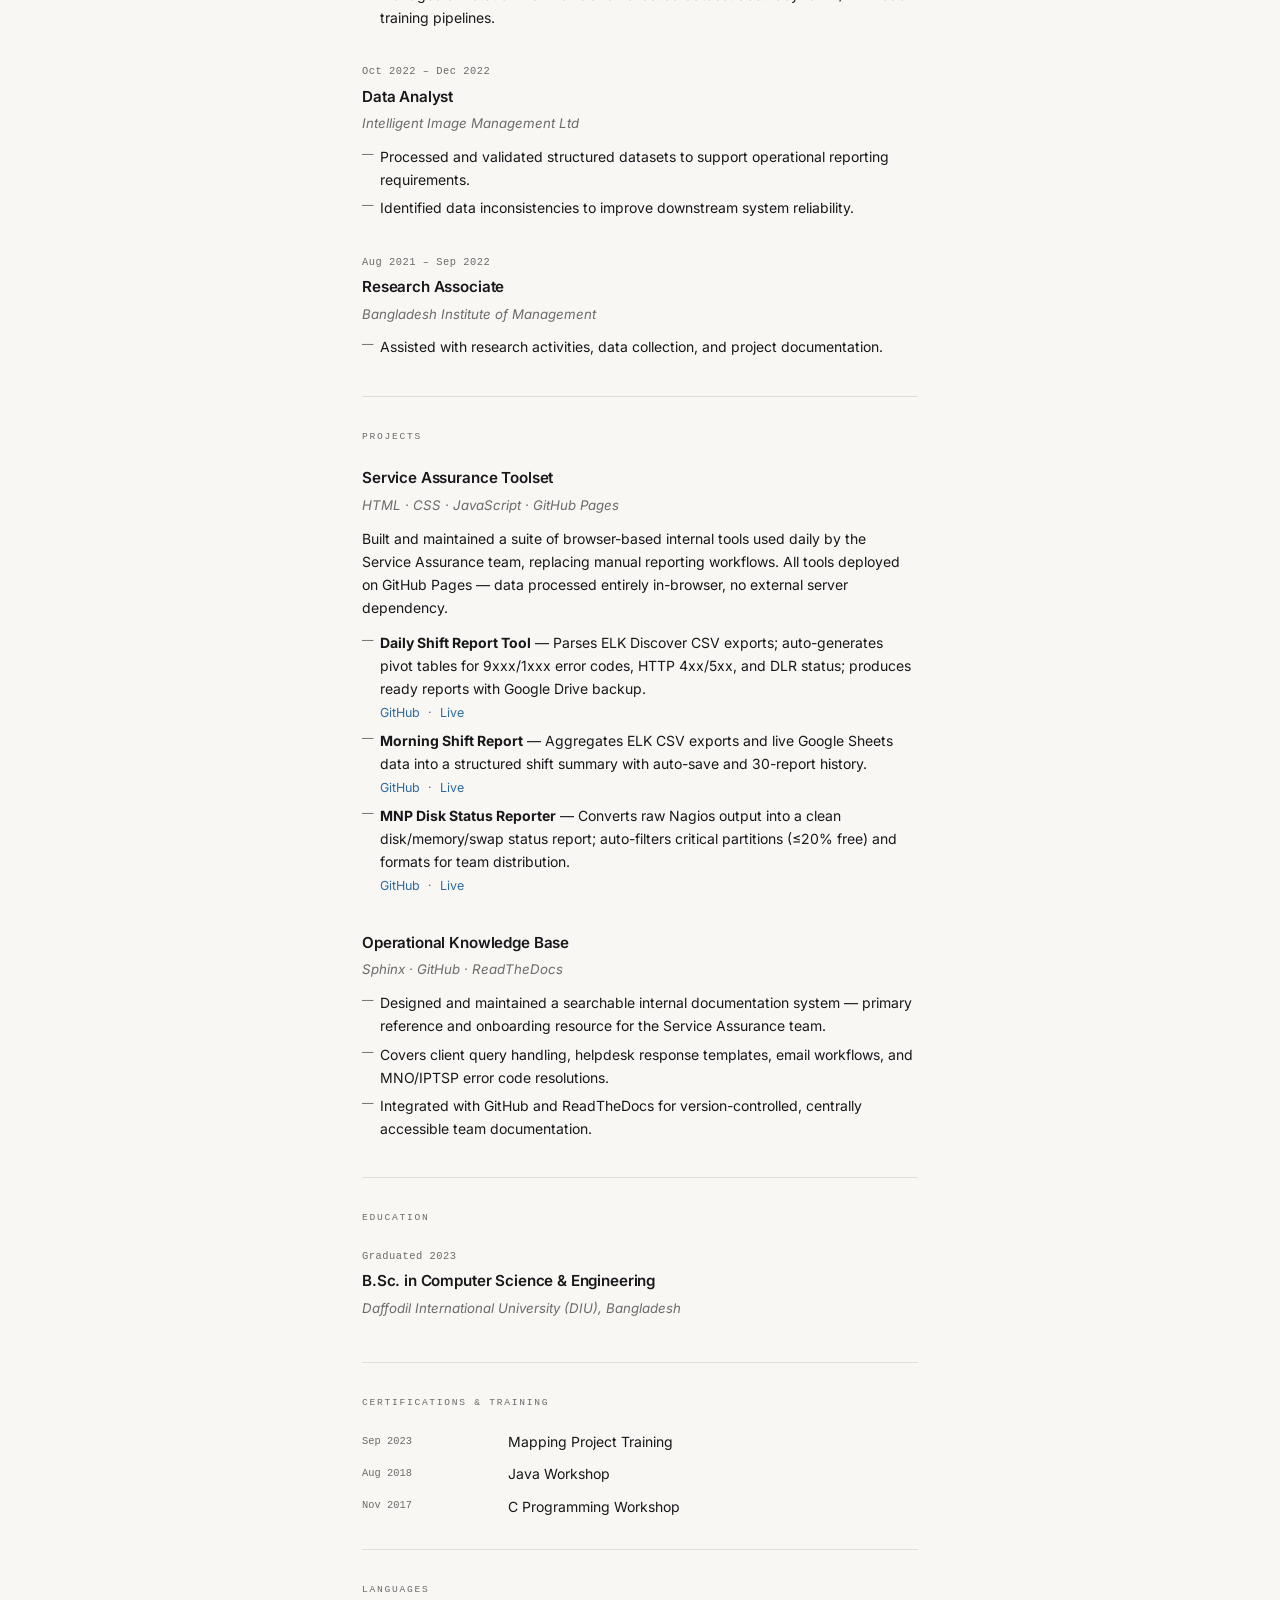
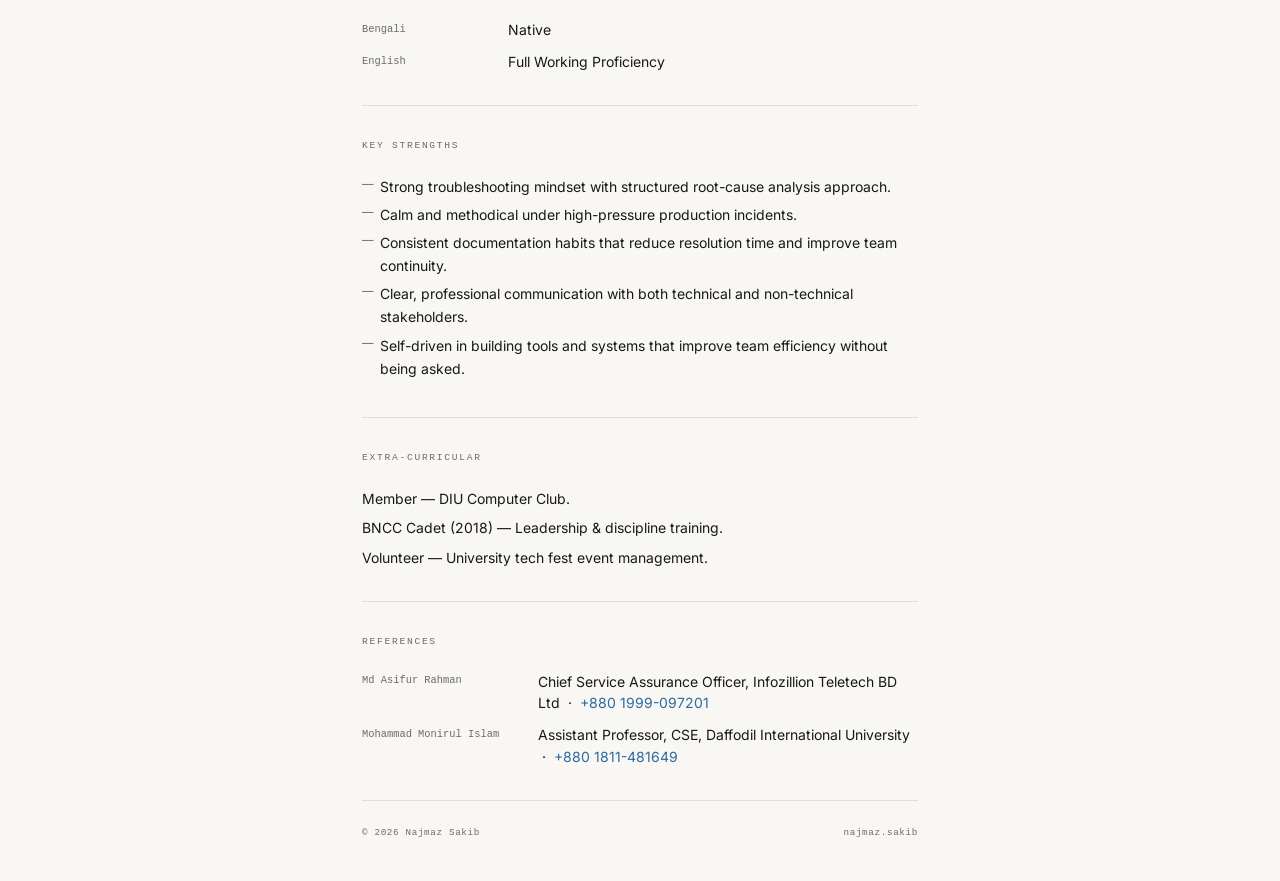
==== commit ccdc8cd0: "Add files via upload" ====
--- a/cv.html
+++ b/cv.html
@@ -25,17 +25,54 @@
     </button>
   </header>
 
-  <h1 class="cv-name">Najmaz Sakib</h1>
-  <p class="cv-role-line">System Support &amp; Service Assurance Engineer</p>
-  <p class="cv-meta-line">
-    <a href="tel:+8801833020438">+880 1833-020438</a>
-    &nbsp;&middot;&nbsp;
-    <a href="mailto:najmaz.sakib@gmail.com">najmaz.sakib@gmail.com</a>
-    &nbsp;&middot;&nbsp;
-    <a href="https://linkedin.com/in/najmaz-sakib/" target="_blank" rel="noopener">linkedin.com/in/najmaz-sakib</a>
-    &nbsp;&middot;&nbsp;
-    Dhaka, Bangladesh
-  </p>
+  <!-- CV HERO WITH PHOTO -->
+  <div class="cv-hero">
+    <div class="cv-hero-text">
+      <h1 class="cv-name">Najmaz Sakib</h1>
+      <p class="cv-role-line">System Support &amp; Service Assurance Engineer</p>
+      <p class="cv-meta-line">
+        <a href="tel:+8801833020438">+880 1833-020438</a>
+        &nbsp;&middot;&nbsp;
+        <a href="mailto:najmaz.sakib@gmail.com">najmaz.sakib@gmail.com</a>
+        &nbsp;&middot;&nbsp;
+        <a href="https://linkedin.com/in/najmaz-sakib/" target="_blank" rel="noopener">linkedin.com/in/najmaz-sakib</a>
+        &nbsp;&middot;&nbsp;
+        Dhaka, Bangladesh
+      </p>
+    </div>
+    <img src="photo.jpg" alt="Najmaz Sakib" class="cv-photo" />
+  </div>
+
+  <!-- PROFESSIONAL SUMMARY -->
+  <div class="cv-section">
+    <span class="cv-section-label">Professional Summary</span>
+    <div class="extra-body">
+      <p>Proactive System Support and Service Assurance Engineer with 1.5+ years of hands-on experience in 24/7 production support, incident management, and system monitoring. Adept at diagnosing complex issues across network, application, and infrastructure layers. Known for calm decision-making under pressure, thorough documentation, and building internal tooling to automate recurring reporting workflows.</p>
+    </div>
+  </div>
+
+  <!-- CORE COMPETENCIES -->
+  <div class="cv-section">
+    <span class="cv-section-label">Core Competencies</span>
+    <div class="skill-rows">
+      <div class="skill-row">
+        <span class="skill-cat">Support &amp; Monitoring</span>
+        <span class="skill-vals">Helpdesk ticket handling (SLA) &middot; Incident detection &amp; escalation &middot; Real-time monitoring &middot; Root-cause analysis</span>
+      </div>
+      <div class="skill-row">
+        <span class="skill-cat">Tools &amp; Platforms</span>
+        <span class="skill-vals">ELK Stack (Elasticsearch, Logstash, Kibana) &middot; Grafana &middot; Nagios &middot; Linux (Ubuntu) &middot; Bash scripting</span>
+      </div>
+      <div class="skill-row">
+        <span class="skill-cat">Networking</span>
+        <span class="skill-vals">TCP/IP &middot; HTTP/HTTPS troubleshooting &middot; DNS &middot; SSH &middot; Nginx &middot; A2P SMS routing &middot; VPN (basic)</span>
+      </div>
+      <div class="skill-row">
+        <span class="skill-cat">Documentation</span>
+        <span class="skill-vals">Sphinx &middot; GitHub &middot; ReadTheDocs &middot; HTML/CSS/JavaScript &middot; Cross-team collaboration</span>
+      </div>
+    </div>
+  </div>
 
   <!-- EXPERIENCE -->
   <div class="cv-section">
@@ -51,11 +88,12 @@
         <p class="cv-company">Infozillion Teletech BD Ltd</p>
         <ul class="cv-points">
           <li>Own L1/L2 incident management in a 24/7 production environment — from first alert to root cause, with structured escalation that keeps noise low and resolution fast.</li>
-          <li>Monitor system, application, and network health across the stack using ELK Stack, Grafana, and Nagios; built custom dashboards that surfaced failure patterns previously invisible to the team.</li>
-          <li>Lead investigation of A2P SMS delivery failures — correlating application logs, network traces, and telecom operator data to isolate root cause under time pressure.</li>
-          <li>Reduced mean incident response time by standardising log triage workflows; what took 40 minutes now takes under 15.</li>
-          <li>Authored and maintains the team's internal runbook library — structured so that a new engineer can handle critical incidents without tribal knowledge.</li>
-          <li>Coordinate directly with telecom operators during outages, translating technical findings into clear, actionable communication across teams.</li>
+          <li>Monitor system, application, and network health across the stack using ELK Stack, Grafana, and Nagios to ensure high availability.</li>
+          <li>Investigate A2P SMS delivery failures through in-depth log analysis and telecom operator coordination.</li>
+          <li>Troubleshoot HTTP errors (4xx/5xx) and API failures to minimise service disruption and downtime.</li>
+          <li>Reduced incident response time by implementing structured log analysis workflows and proactive alert tuning.</li>
+          <li>Built and maintain a suite of browser-based reporting tools used daily by the team — automating ELK CSV parsing, pivot table generation, and ready report output.</li>
+          <li>Designed and maintained a team-wide knowledge base (Sphinx/ReadTheDocs) covering client query handling, helpdesk response templates, email workflows, and MNO/IPTSP error code resolutions.</li>
         </ul>
       </div>
 
@@ -66,8 +104,8 @@
         <h3 class="cv-job-title">Project Delivery Assistant</h3>
         <p class="cv-company">Quantigo AI</p>
         <ul class="cv-points">
-          <li>Managed quality assurance across concurrent annotation projects for AI/ML training pipelines — maintaining accuracy standards that directly affected model performance downstream.</li>
-          <li>Identified systematic labelling inconsistencies and redesigned the validation workflow, reducing rework cycles across the team.</li>
+          <li>Ensured deliverables met quality standards and client specifications across multiple concurrent projects.</li>
+          <li>Managed annotation workflows and validated dataset accuracy for AI/ML model training pipelines.</li>
         </ul>
       </div>
 
@@ -78,7 +116,7 @@
         <h3 class="cv-job-title">Data Analyst</h3>
         <p class="cv-company">Intelligent Image Management Ltd</p>
         <ul class="cv-points">
-          <li>Processed and validated structured datasets to support operational reporting.</li>
+          <li>Processed and validated structured datasets to support operational reporting requirements.</li>
           <li>Identified data inconsistencies to improve downstream system reliability.</li>
         </ul>
       </div>
@@ -97,40 +135,55 @@
     </div>
   </div>
 
-  <!-- SKILLS -->
-  <div class="cv-section">
-    <span class="cv-section-label">Skills</span>
-    <div class="skill-rows">
-      <div class="skill-row">
-        <span class="skill-cat">Monitoring &amp; Support</span>
-        <span class="skill-vals">ELK Stack &middot; Grafana &middot; Nagios &middot; SLA Helpdesk &middot; Incident Management</span>
-      </div>
-      <div class="skill-row">
-        <span class="skill-cat">Infrastructure</span>
-        <span class="skill-vals">Linux (Ubuntu) &middot; Bash &middot; Nginx &middot; SSH &middot; TCP/IP &middot; DNS &middot; A2P SMS</span>
-      </div>
-      <div class="skill-row">
-        <span class="skill-cat">Documentation</span>
-        <span class="skill-vals">Sphinx &middot; GitHub &middot; ReadTheDocs &middot; Technical Writing</span>
-      </div>
-      <div class="skill-row">
-        <span class="skill-cat">Languages</span>
-        <span class="skill-vals">Bengali (Native) &middot; English (Full Working Proficiency)</span>
-      </div>
-    </div>
-  </div>
-
   <!-- PROJECTS -->
   <div class="cv-section">
     <span class="cv-section-label">Projects</span>
     <div class="cv-list">
-      <div>
-        <h3 class="cv-job-title">Sphinx-based Internal Documentation System</h3>
-        <ul class="cv-points">
-          <li>Designed and deployed an internal documentation platform using Sphinx for structured, searchable knowledge management.</li>
-          <li>Integrated GitHub and ReadTheDocs for version-controlled, centrally accessible team documentation.</li>
-        </ul>
-      </div>
+
+      <div>
+        <h3 class="cv-job-title">Service Assurance Toolset</h3>
+        <p class="cv-company">HTML &middot; CSS &middot; JavaScript &middot; GitHub Pages</p>
+        <div class="extra-body" style="margin-bottom:0.75rem;">
+          <p>Built and maintained a suite of browser-based internal tools used daily by the Service Assurance team, replacing manual reporting workflows. All tools deployed on GitHub Pages — data processed entirely in-browser, no external server dependency.</p>
+        </div>
+        <ul class="cv-points">
+          <li>
+            <strong>Daily Shift Report Tool</strong> — Parses ELK Discover CSV exports; auto-generates pivot tables for 9xxx/1xxx error codes, HTTP 4xx/5xx, and DLR status; produces ready reports with Google Drive backup.
+            <br /><span class="cv-project-links">
+              <a href="https://github.com/sakib-opsgrid/daily_report" target="_blank" rel="noopener">GitHub</a>
+              &nbsp;&middot;&nbsp;
+              <a href="https://sakib-opsgrid.github.io/daily_report" target="_blank" rel="noopener">Live</a>
+            </span>
+          </li>
+          <li>
+            <strong>Morning Shift Report</strong> — Aggregates ELK CSV exports and live Google Sheets data into a structured shift summary with auto-save and 30-report history.
+            <br /><span class="cv-project-links">
+              <a href="https://github.com/sakib-opsgrid/morning_shift_report" target="_blank" rel="noopener">GitHub</a>
+              &nbsp;&middot;&nbsp;
+              <a href="https://sakib-opsgrid.github.io/morning_shift_report" target="_blank" rel="noopener">Live</a>
+            </span>
+          </li>
+          <li>
+            <strong>MNP Disk Status Reporter</strong> — Converts raw Nagios output into a clean disk/memory/swap status report; auto-filters critical partitions (&le;20% free) and formats for team distribution.
+            <br /><span class="cv-project-links">
+              <a href="https://github.com/sakib-opsgrid/mnp_disk_status" target="_blank" rel="noopener">GitHub</a>
+              &nbsp;&middot;&nbsp;
+              <a href="https://sakib-opsgrid.github.io/mnp_disk_status" target="_blank" rel="noopener">Live</a>
+            </span>
+          </li>
+        </ul>
+      </div>
+
+      <div>
+        <h3 class="cv-job-title">Operational Knowledge Base</h3>
+        <p class="cv-company">Sphinx &middot; GitHub &middot; ReadTheDocs</p>
+        <ul class="cv-points">
+          <li>Designed and maintained a searchable internal documentation system — primary reference and onboarding resource for the Service Assurance team.</li>
+          <li>Covers client query handling, helpdesk response templates, email workflows, and MNO/IPTSP error code resolutions.</li>
+          <li>Integrated with GitHub and ReadTheDocs for version-controlled, centrally accessible team documentation.</li>
+        </ul>
+      </div>
+
     </div>
   </div>
 
@@ -150,30 +203,72 @@
 
   <!-- CERTIFICATIONS -->
   <div class="cv-section">
-    <span class="cv-section-label">Certifications</span>
+    <span class="cv-section-label">Certifications &amp; Training</span>
     <div class="skill-rows">
       <div class="skill-row">
-        <span class="skill-cat">2023</span>
+        <span class="skill-cat">Sep 2023</span>
         <span class="skill-vals">Mapping Project Training</span>
       </div>
       <div class="skill-row">
-        <span class="skill-cat">2018</span>
+        <span class="skill-cat">Aug 2018</span>
         <span class="skill-vals">Java Workshop</span>
       </div>
       <div class="skill-row">
-        <span class="skill-cat">2017</span>
+        <span class="skill-cat">Nov 2017</span>
         <span class="skill-vals">C Programming Workshop</span>
       </div>
     </div>
   </div>
 
+  <!-- LANGUAGES -->
+  <div class="cv-section">
+    <span class="cv-section-label">Languages</span>
+    <div class="skill-rows">
+      <div class="skill-row">
+        <span class="skill-cat">Bengali</span>
+        <span class="skill-vals">Native</span>
+      </div>
+      <div class="skill-row">
+        <span class="skill-cat">English</span>
+        <span class="skill-vals">Full Working Proficiency</span>
+      </div>
+    </div>
+  </div>
+
+  <!-- KEY STRENGTHS -->
+  <div class="cv-section">
+    <span class="cv-section-label">Key Strengths</span>
+    <ul class="cv-points">
+      <li>Strong troubleshooting mindset with structured root-cause analysis approach.</li>
+      <li>Calm and methodical under high-pressure production incidents.</li>
+      <li>Consistent documentation habits that reduce resolution time and improve team continuity.</li>
+      <li>Clear, professional communication with both technical and non-technical stakeholders.</li>
+      <li>Self-driven in building tools and systems that improve team efficiency without being asked.</li>
+    </ul>
+  </div>
+
   <!-- EXTRA -->
   <div class="cv-section">
-    <span class="cv-section-label">Extra</span>
+    <span class="cv-section-label">Extra-curricular</span>
     <div class="extra-body">
       <p>Member &mdash; DIU Computer Club.</p>
       <p>BNCC Cadet (2018) &mdash; Leadership &amp; discipline training.</p>
       <p>Volunteer &mdash; University tech fest event management.</p>
+    </div>
+  </div>
+
+  <!-- REFERENCES -->
+  <div class="cv-section">
+    <span class="cv-section-label">References</span>
+    <div class="skill-rows">
+      <div class="skill-row">
+        <span class="skill-cat" style="min-width:160px;">Md Asifur Rahman</span>
+        <span class="skill-vals">Chief Service Assurance Officer, Infozillion Teletech BD Ltd &nbsp;&middot;&nbsp; <a href="tel:+8801999097201">+880 1999-097201</a></span>
+      </div>
+      <div class="skill-row">
+        <span class="skill-cat" style="min-width:160px;">Mohammad Monirul Islam</span>
+        <span class="skill-vals">Assistant Professor, CSE, Daffodil International University &nbsp;&middot;&nbsp; <a href="tel:+8801811481649">+880 1811-481649</a></span>
+      </div>
     </div>
   </div>
 
--- a/style.css
+++ b/style.css
@@ -25,19 +25,19 @@
 }
 
 /* ===========================
-   DARK MODE — Facebook palette
+   DARK MODE — Claude.ai palette
    =========================== */
 [data-theme="dark"] {
-  --bg:           #18191a;
-  --text:         #e4e6eb;
-  --text-muted:   #b0b3b8;
-  --border:       #3a3b3c;
-  --surface:      #242526;
-  --surface-2:    #3a3b3c;
-  --accent:       #2d88ff;
-  --accent-hover: #5ba3ff;
-  --tag-bg:       #3a3b3c;
-  --tag-text:     #b0b3b8;
+  --bg:           #1a1a1a;  /* Claude dark background */
+  --text:         #ececec;  /* Claude primary text */
+  --text-muted:   #9b9b9b;  /* Claude secondary text */
+  --border:       #333333;  /* Claude divider */
+  --surface:      #262624;  /* Claude card/surface — warm dark */
+  --surface-2:    #2f2f2d;  /* Claude hover surface */
+  --accent:       #c15f3c;  /* Claude terracotta orange */
+  --accent-hover: #d4714b;
+  --tag-bg:       #2f2f2d;
+  --tag-text:     #9b9b9b;
   color-scheme:   dark;
 }
 
@@ -53,6 +53,8 @@
   font-size: 16px;
   scroll-behavior: smooth;
   -webkit-font-smoothing: antialiased;
+  background: var(--bg);
+  transition: background 0.25s;
 }
 
 body {
@@ -354,6 +356,42 @@
   transition: transform 0.15s ease;
 }
 
+/* find list */
+.find-list {
+  display: flex;
+  flex-direction: column;
+  border: 1px solid var(--border);
+  border-radius: 6px;
+  overflow: hidden;
+  transition: border-color 0.25s;
+}
+
+.find-item {
+  display: flex;
+  align-items: center;
+  justify-content: space-between;
+  gap: 1rem;
+  padding: 0.8rem 1rem;
+  text-decoration: none;
+  color: var(--text);
+  border-bottom: 1px solid var(--border);
+  transition: background 0.15s, border-color 0.25s;
+}
+.find-item:last-child { border-bottom: none; }
+.find-item:hover { background: var(--surface-2); text-decoration: none; }
+.find-item:hover .find-arrow { transform: translate(2px, -2px); }
+
+.find-left { display: flex; flex-direction: column; gap: 0.1rem; }
+.find-title { font-size: 0.88rem; font-weight: 500; color: var(--text); }
+.find-desc  { font-size: 0.78rem; color: var(--text-muted); }
+
+.find-arrow {
+  font-size: 0.85rem;
+  color: var(--text-muted);
+  flex-shrink: 0;
+  transition: transform 0.15s ease;
+}
+
 /* ===========================
    FOOTER
    =========================== */
@@ -391,6 +429,36 @@
 /* ===========================
    CV PAGE
    =========================== */
+.cv-hero {
+  display: flex;
+  align-items: flex-start;
+  justify-content: space-between;
+  gap: 1.5rem;
+  padding: 2.5rem 0 2rem;
+  border-bottom: 1px solid var(--border);
+  transition: border-color 0.25s;
+}
+
+.cv-hero-text { flex: 1; }
+
+.cv-photo {
+  width: 88px;
+  height: 88px;
+  border-radius: 50%;
+  object-fit: cover;
+  object-position: center 8%;
+  border: 2px solid var(--border);
+  filter: grayscale(10%);
+  flex-shrink: 0;
+  transition: border-color 0.25s;
+}
+
+.cv-project-links {
+  font-size: 0.78rem;
+  color: var(--text-muted);
+}
+.cv-project-links a { color: var(--accent); }
+
 .cv-name {
   font-size: 1.5rem;
   font-weight: 600;
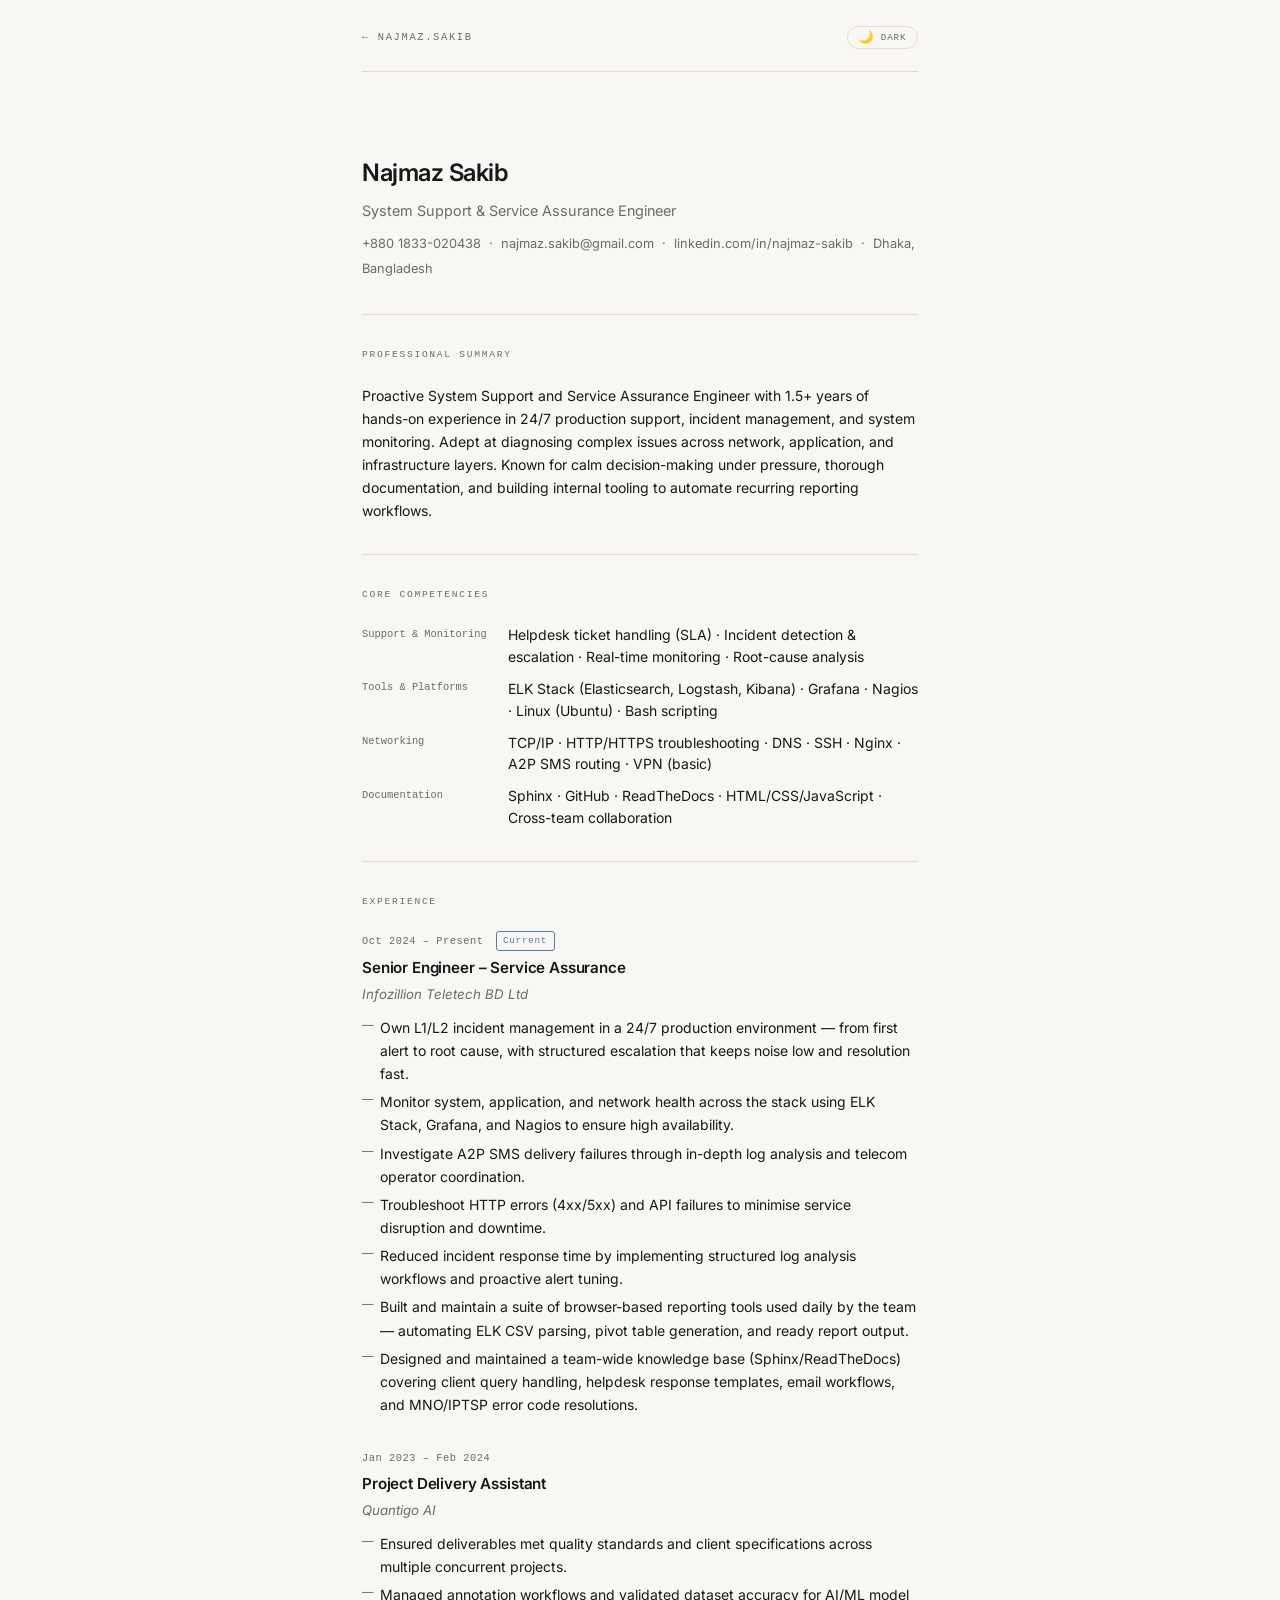
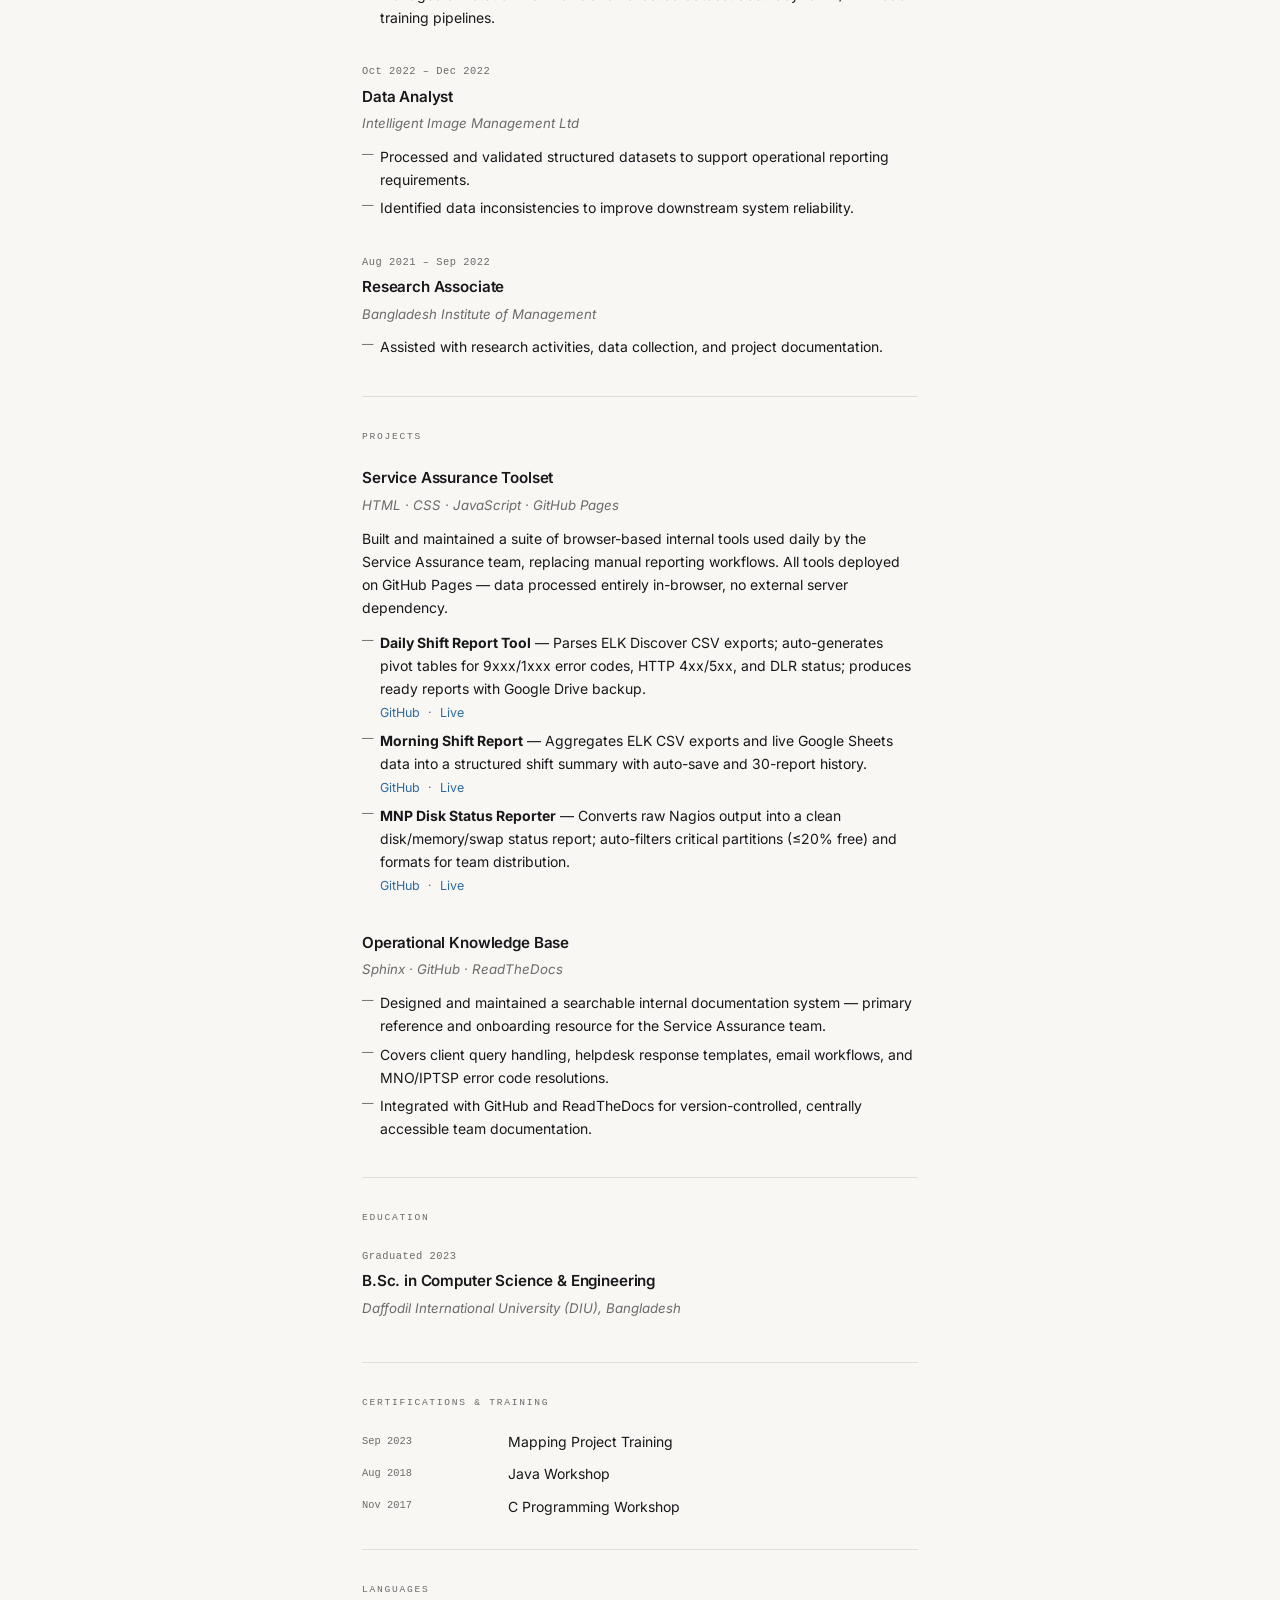
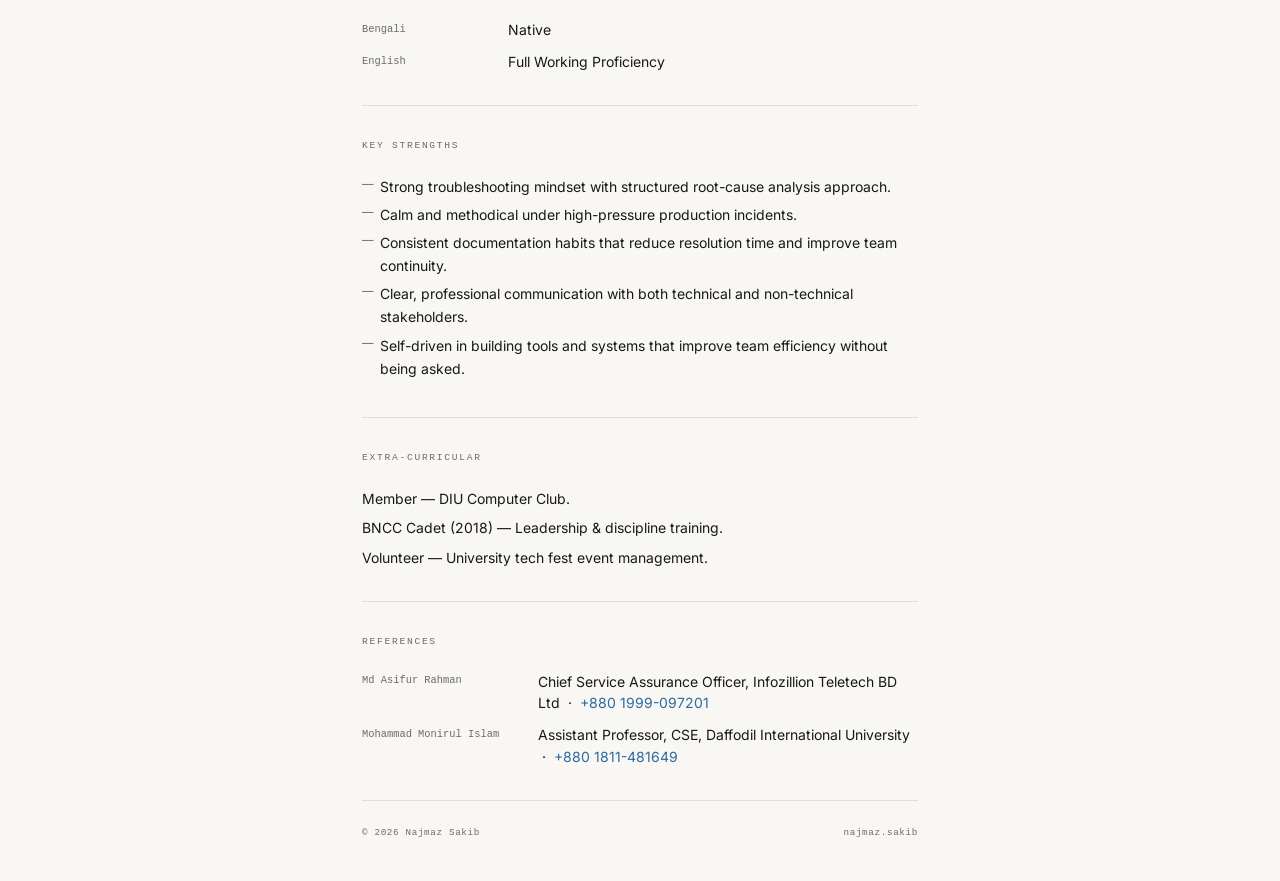
==== commit 2f4e52f4: "Add files via upload" ====
--- a/cv.html
+++ b/cv.html
@@ -25,7 +25,7 @@
     </button>
   </header>
 
-  <!-- CV HERO WITH PHOTO -->
+  <!-- CV HERO WITHOUT PHOTO -->
   <div class="cv-hero">
     <div class="cv-hero-text">
       <h1 class="cv-name">Najmaz Sakib</h1>
@@ -40,7 +40,6 @@
         Dhaka, Bangladesh
       </p>
     </div>
-    <img src="photo.jpg" alt="Najmaz Sakib" class="cv-photo" />
   </div>
 
   <!-- PROFESSIONAL SUMMARY -->
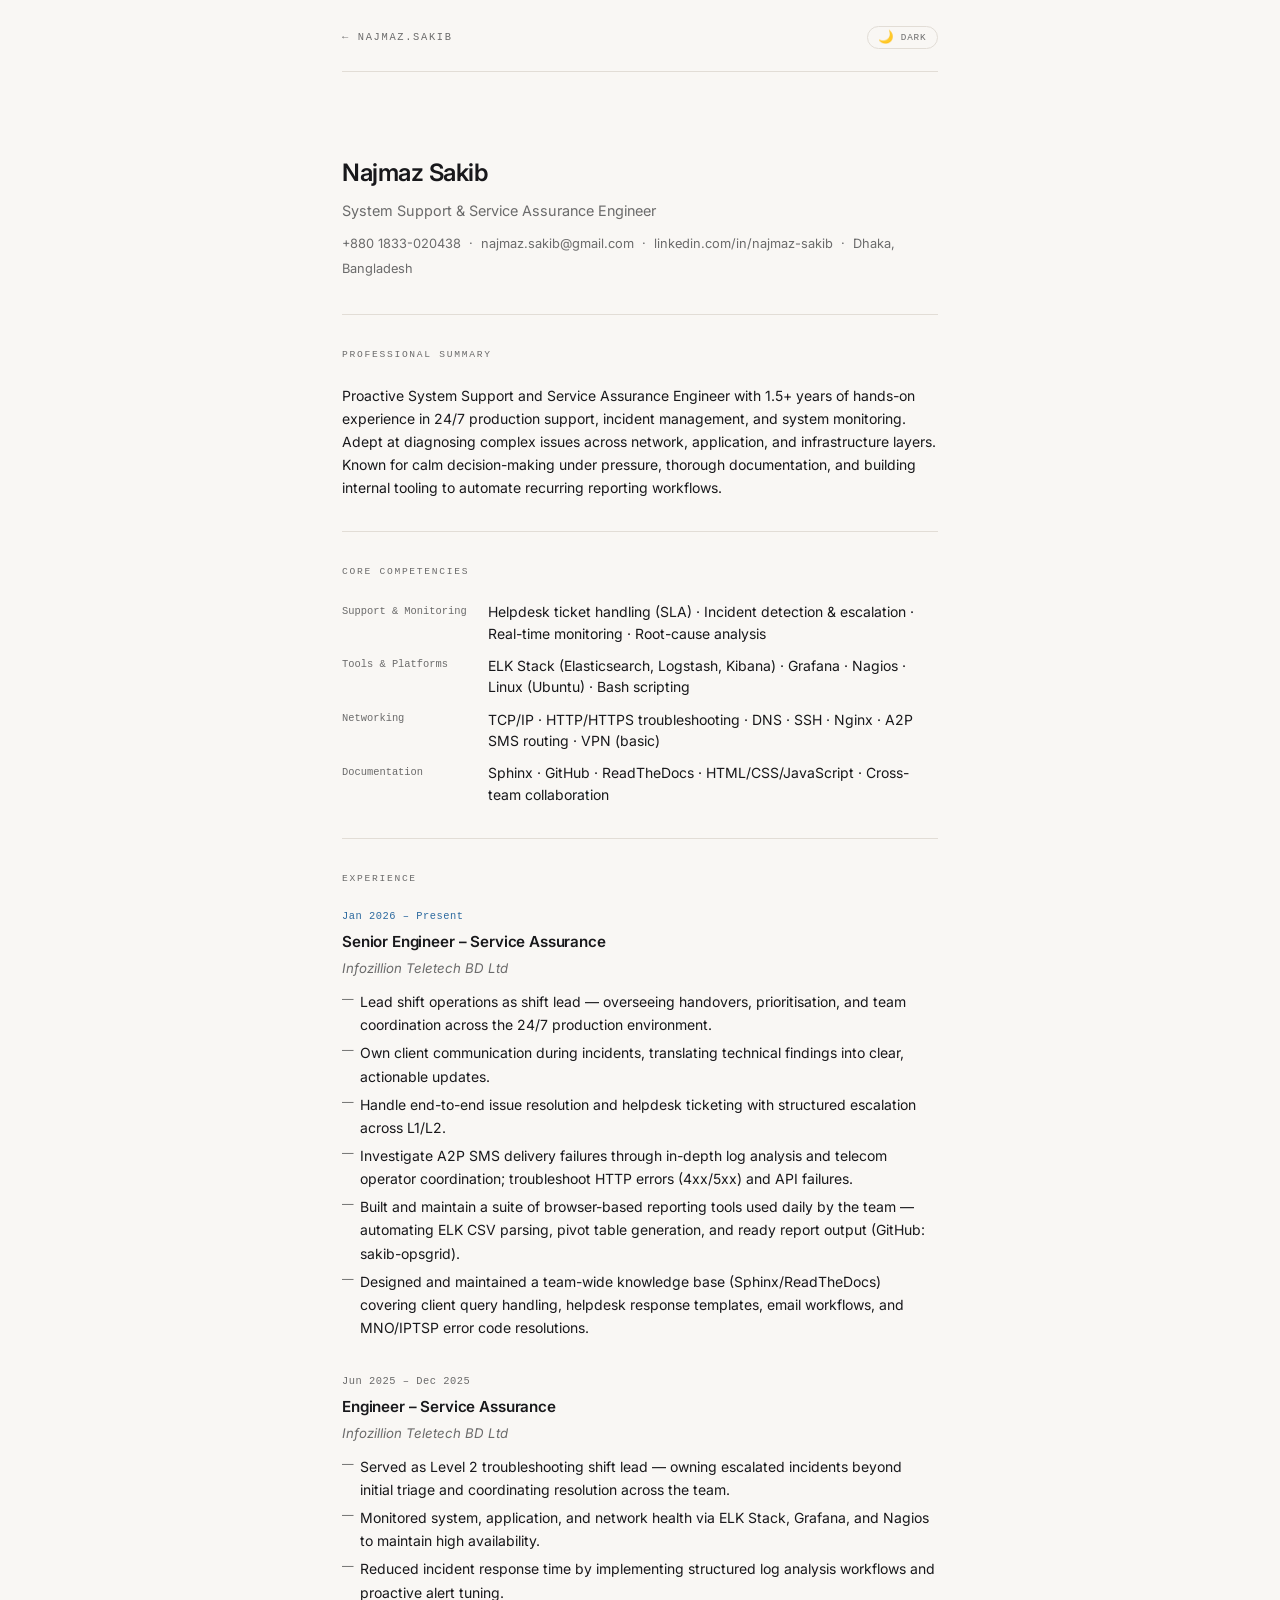
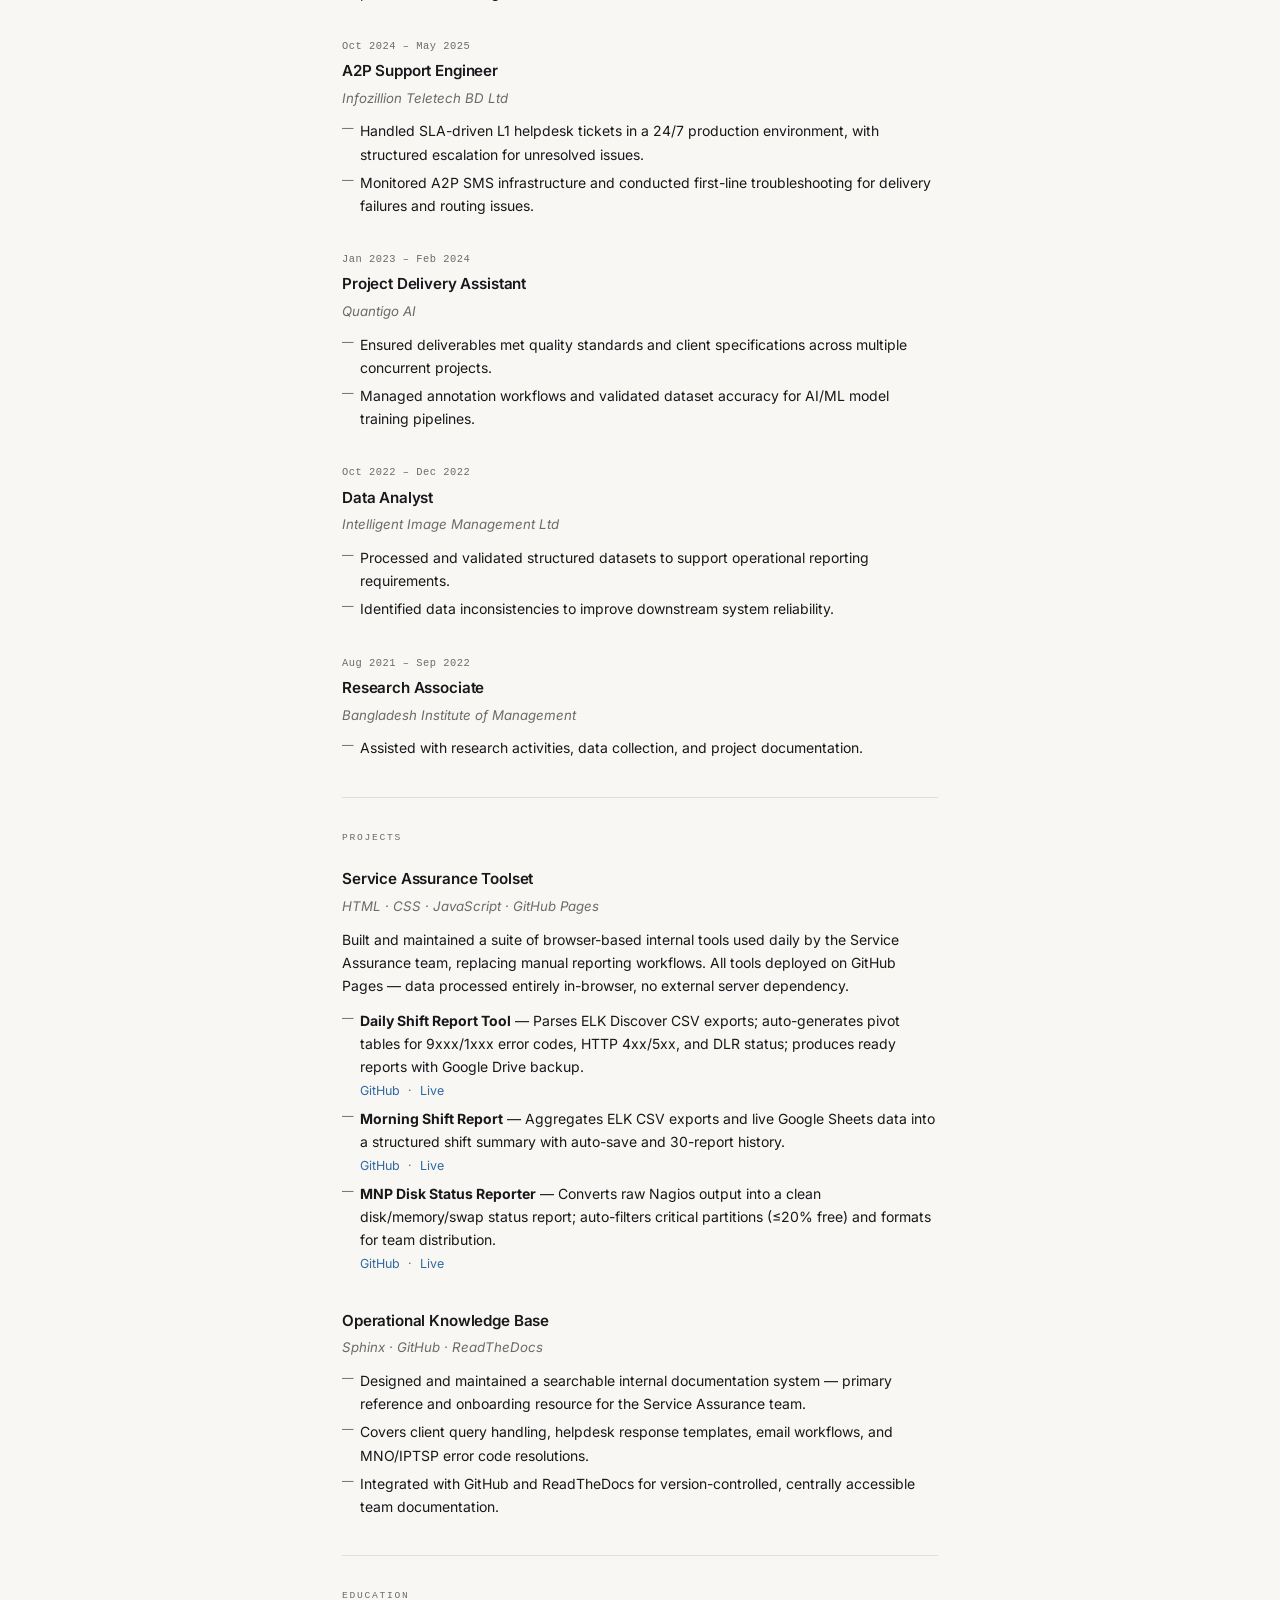
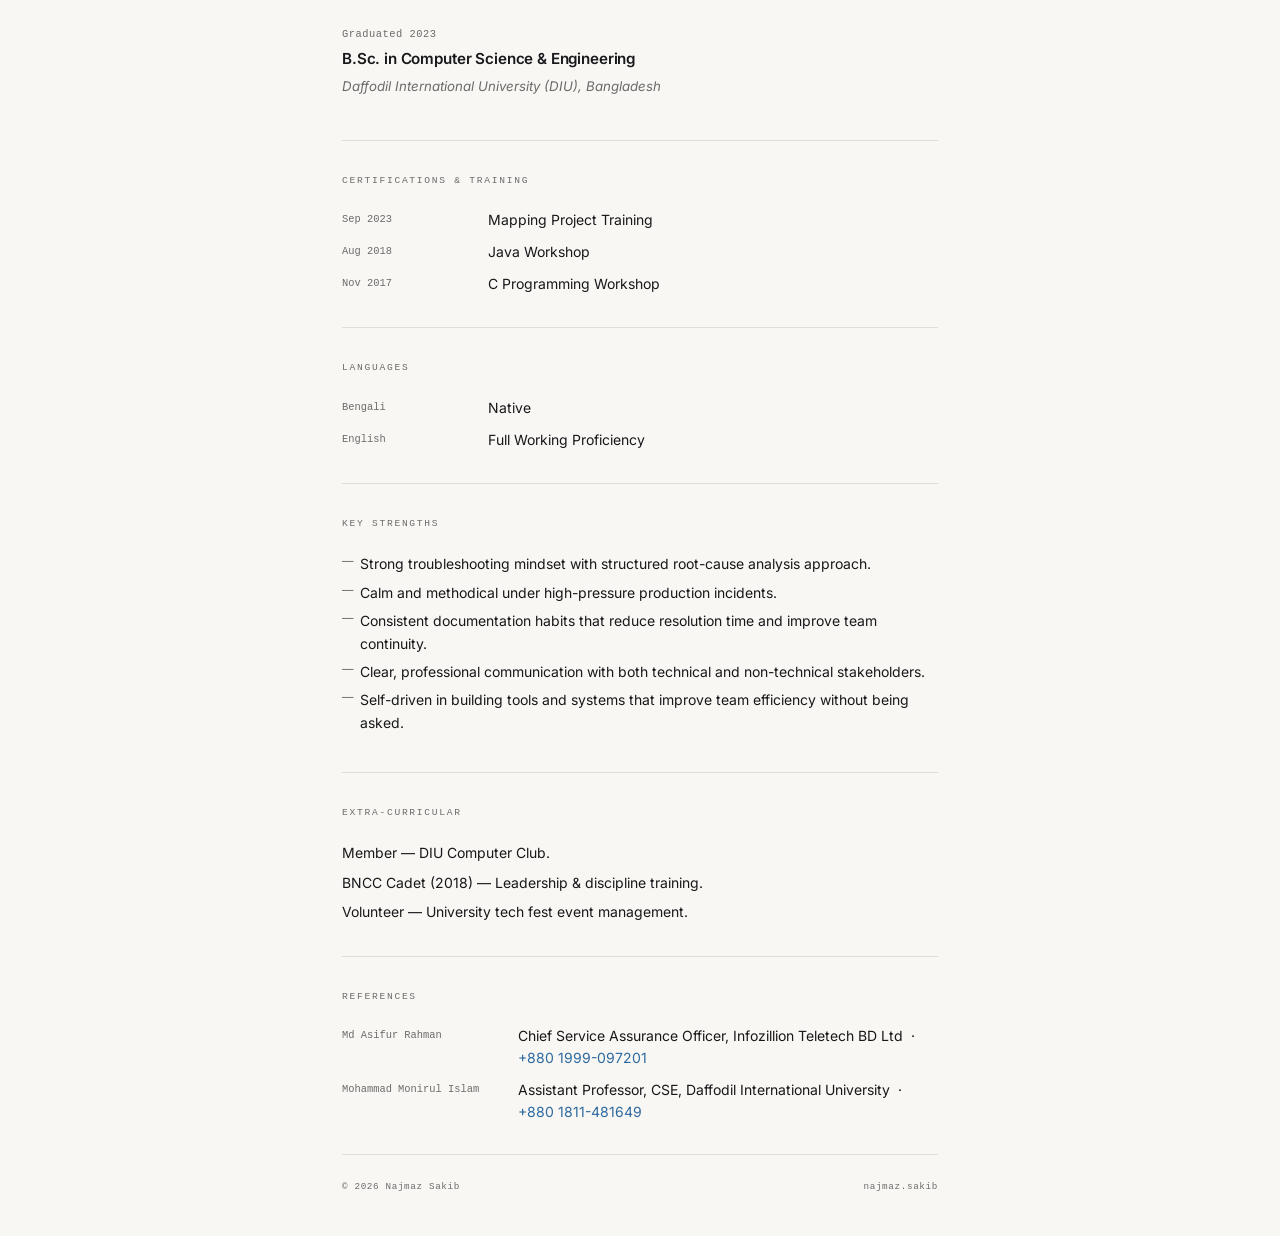
==== commit d7f20596: "Add files via upload" ====
--- a/cv.html
+++ b/cv.html
@@ -80,19 +80,42 @@
 
       <div>
         <div class="cv-item-meta">
-          <span class="cv-date">Oct 2024 &ndash; Present</span>
-          <span class="cv-badge">Current</span>
+          <span class="cv-date is-current">Jan 2026 &ndash; Present</span>
         </div>
         <h3 class="cv-job-title">Senior Engineer &ndash; Service Assurance</h3>
         <p class="cv-company">Infozillion Teletech BD Ltd</p>
         <ul class="cv-points">
-          <li>Own L1/L2 incident management in a 24/7 production environment — from first alert to root cause, with structured escalation that keeps noise low and resolution fast.</li>
-          <li>Monitor system, application, and network health across the stack using ELK Stack, Grafana, and Nagios to ensure high availability.</li>
-          <li>Investigate A2P SMS delivery failures through in-depth log analysis and telecom operator coordination.</li>
-          <li>Troubleshoot HTTP errors (4xx/5xx) and API failures to minimise service disruption and downtime.</li>
+          <li>Lead shift operations as shift lead — overseeing handovers, prioritisation, and team coordination across the 24/7 production environment.</li>
+          <li>Own client communication during incidents, translating technical findings into clear, actionable updates.</li>
+          <li>Handle end-to-end issue resolution and helpdesk ticketing with structured escalation across L1/L2.</li>
+          <li>Investigate A2P SMS delivery failures through in-depth log analysis and telecom operator coordination; troubleshoot HTTP errors (4xx/5xx) and API failures.</li>
+          <li>Built and maintain a suite of browser-based reporting tools used daily by the team — automating ELK CSV parsing, pivot table generation, and ready report output (GitHub: sakib-opsgrid).</li>
+          <li>Designed and maintained a team-wide knowledge base (Sphinx/ReadTheDocs) covering client query handling, helpdesk response templates, email workflows, and MNO/IPTSP error code resolutions.</li>
+        </ul>
+      </div>
+
+      <div>
+        <div class="cv-item-meta">
+          <span class="cv-date">Jun 2025 &ndash; Dec 2025</span>
+        </div>
+        <h3 class="cv-job-title">Engineer &ndash; Service Assurance</h3>
+        <p class="cv-company">Infozillion Teletech BD Ltd</p>
+        <ul class="cv-points">
+          <li>Served as Level 2 troubleshooting shift lead — owning escalated incidents beyond initial triage and coordinating resolution across the team.</li>
+          <li>Monitored system, application, and network health via ELK Stack, Grafana, and Nagios to maintain high availability.</li>
           <li>Reduced incident response time by implementing structured log analysis workflows and proactive alert tuning.</li>
-          <li>Built and maintain a suite of browser-based reporting tools used daily by the team — automating ELK CSV parsing, pivot table generation, and ready report output.</li>
-          <li>Designed and maintained a team-wide knowledge base (Sphinx/ReadTheDocs) covering client query handling, helpdesk response templates, email workflows, and MNO/IPTSP error code resolutions.</li>
+        </ul>
+      </div>
+
+      <div>
+        <div class="cv-item-meta">
+          <span class="cv-date">Oct 2024 &ndash; May 2025</span>
+        </div>
+        <h3 class="cv-job-title">A2P Support Engineer</h3>
+        <p class="cv-company">Infozillion Teletech BD Ltd</p>
+        <ul class="cv-points">
+          <li>Handled SLA-driven L1 helpdesk tickets in a 24/7 production environment, with structured escalation for unresolved issues.</li>
+          <li>Monitored A2P SMS infrastructure and conducted first-line troubleshooting for delivery failures and routing issues.</li>
         </ul>
       </div>
 
--- a/style.css
+++ b/style.css
@@ -516,15 +516,27 @@
   letter-spacing: 0.05em;
 }
 
+.cv-date.is-current {
+  color: var(--accent);
+}
+
 .cv-badge {
-  font-family: var(--font-mono);
-  font-size: 0.58rem;
+  display: inline-flex;
+  align-items: center;
+  gap: 0.3rem;
+  font-family: var(--font-mono);
+  font-size: 0.6rem;
   color: var(--accent);
-  border: 1px solid var(--accent);
-  padding: 0.08rem 0.4rem;
-  border-radius: 3px;
-  letter-spacing: 0.08em;
-  opacity: 0.85;
+  letter-spacing: 0.06em;
+}
+
+.cv-badge::before {
+  content: '';
+  width: 5px;
+  height: 5px;
+  border-radius: 50%;
+  background: var(--accent);
+  display: inline-block;
 }
 
 .cv-job-title {
@@ -575,19 +587,100 @@
 .extra-body p:last-child { margin-bottom: 0; }
 
 /* ===========================
-   MOBILE
-   =========================== */
-@media (max-width: 480px) {
-  :root { --pad: 1.25rem; }
-
-  .hero-nav { flex-direction: column; }
-  .hero-nav-link { border-right: none; border-bottom: 1px solid var(--border); }
+   RESPONSIVE — ALL SCREENS
+   =========================== */
+
+/* MacBook Pro 16" — 1728px, MacBook Pro 14" — 1512px */
+@media (min-width: 1440px) {
+  :root { --max: 700px; --pad: 2rem; }
+}
+
+/* MacBook Air 13" — 1280px, MacBook Pro 13" — 1440px */
+@media (min-width: 1200px) and (max-width: 1439px) {
+  :root { --max: 660px; --pad: 2rem; }
+}
+
+/* Desktop / large laptop — 769px to 1199px */
+@media (min-width: 769px) and (max-width: 1199px) {
+  :root { --max: 620px; --pad: 2rem; }
+}
+
+/* iPad Pro 12.9" — 1024px, iPad Air/Mini — 820px/768px */
+@media (min-width: 481px) and (max-width: 768px) {
+  :root { --max: 100%; --pad: 1.75rem; }
+
+  .hero { padding: 2.25rem 0 2rem; }
+  .hero-name { font-size: 1.35rem; }
+
+  .hero-nav {
+    display: grid;
+    grid-template-columns: 1fr 1fr;
+  }
+  .hero-nav-link {
+    border-right: 1px solid var(--border);
+    border-bottom: 1px solid var(--border);
+  }
+  .hero-nav-link:nth-child(2) { border-right: none; }
+  .hero-nav-link:nth-child(3) { border-bottom: none; }
+  .hero-nav-link:nth-child(4) { border-right: none; border-bottom: none; }
+
+  .hero-meta { gap: 1.25rem; }
+  .section { padding: 2rem 0; }
+  .skill-row { gap: 0.75rem; }
+  .skill-cat { min-width: 110px; }
+  .cv-hero { padding: 2rem 0 1.75rem; }
+  .site-footer { padding: 1.25rem 0 2rem; }
+}
+
+/* iPhone 14 Pro Max — 430px, iPhone 14 Plus — 428px */
+@media (max-width: 430px) {
+  :root { --max: 100%; --pad: 1.2rem; }
+
+  .top-bar { padding: 1.1rem 0; }
+  .hero { padding: 2rem 0 1.75rem; }
+  .hero-name { font-size: 1.25rem; }
+  .hero-role { font-size: 0.83rem; }
+  .hero-nav { flex-direction: column; border-radius: 4px; }
+  .hero-nav-link {
+    border-right: none;
+    border-bottom: 1px solid var(--border);
+    padding: 0.7rem 0.85rem;
+    font-size: 0.82rem;
+  }
   .hero-nav-link:last-child { border-bottom: none; }
-
-  .hero-meta { gap: 0.75rem; }
-
+  .hero-meta { flex-direction: column; gap: 0.6rem; margin-top: 0.9rem; }
+  .section { padding: 1.75rem 0; }
+  .section-label { font-size: 0.58rem; }
+  .section-body p { font-size: 0.9rem; line-height: 1.75; }
+  .find-item { padding: 0.7rem 0.85rem; }
+  .find-title { font-size: 0.85rem; }
+  .find-desc { font-size: 0.75rem; }
+  .art-title { font-size: 0.85rem; }
+  .art-desc { font-size: 0.75rem; }
   .skill-row { flex-direction: column; gap: 0.15rem; }
-  .skill-cat { min-width: unset; }
-
-  .site-footer { flex-direction: column; align-items: flex-start; }
-}
+  .skill-cat { min-width: unset; font-size: 0.6rem; }
+  .cv-hero { padding: 1.75rem 0 1.5rem; }
+  .cv-name { font-size: 1.2rem; }
+  .cv-role-line { font-size: 0.82rem; }
+  .cv-meta-line { font-size: 0.75rem; line-height: 1.9; }
+  .cv-section { padding: 1.6rem 0; }
+  .cv-job-title { font-size: 0.9rem; }
+  .cv-points li { font-size: 0.82rem; }
+  .cv-item-meta { flex-wrap: wrap; gap: 0.4rem; }
+  .site-footer { flex-direction: column; align-items: flex-start; gap: 0.3rem; padding: 1.25rem 0 2rem; }
+}
+
+/* iPhone 14 / 13 / 12 — 390px, iPhone SE — 375px */
+@media (max-width: 390px) {
+  :root { --pad: 1rem; }
+  .hero-name { font-size: 1.15rem; }
+  .section-body p { font-size: 0.875rem; }
+  .cv-meta-line { font-size: 0.72rem; }
+}
+
+/* iPhone SE 1st gen — 320px */
+@media (max-width: 320px) {
+  :root { --pad: 0.85rem; }
+  .hero-name { font-size: 1.05rem; }
+}
+
